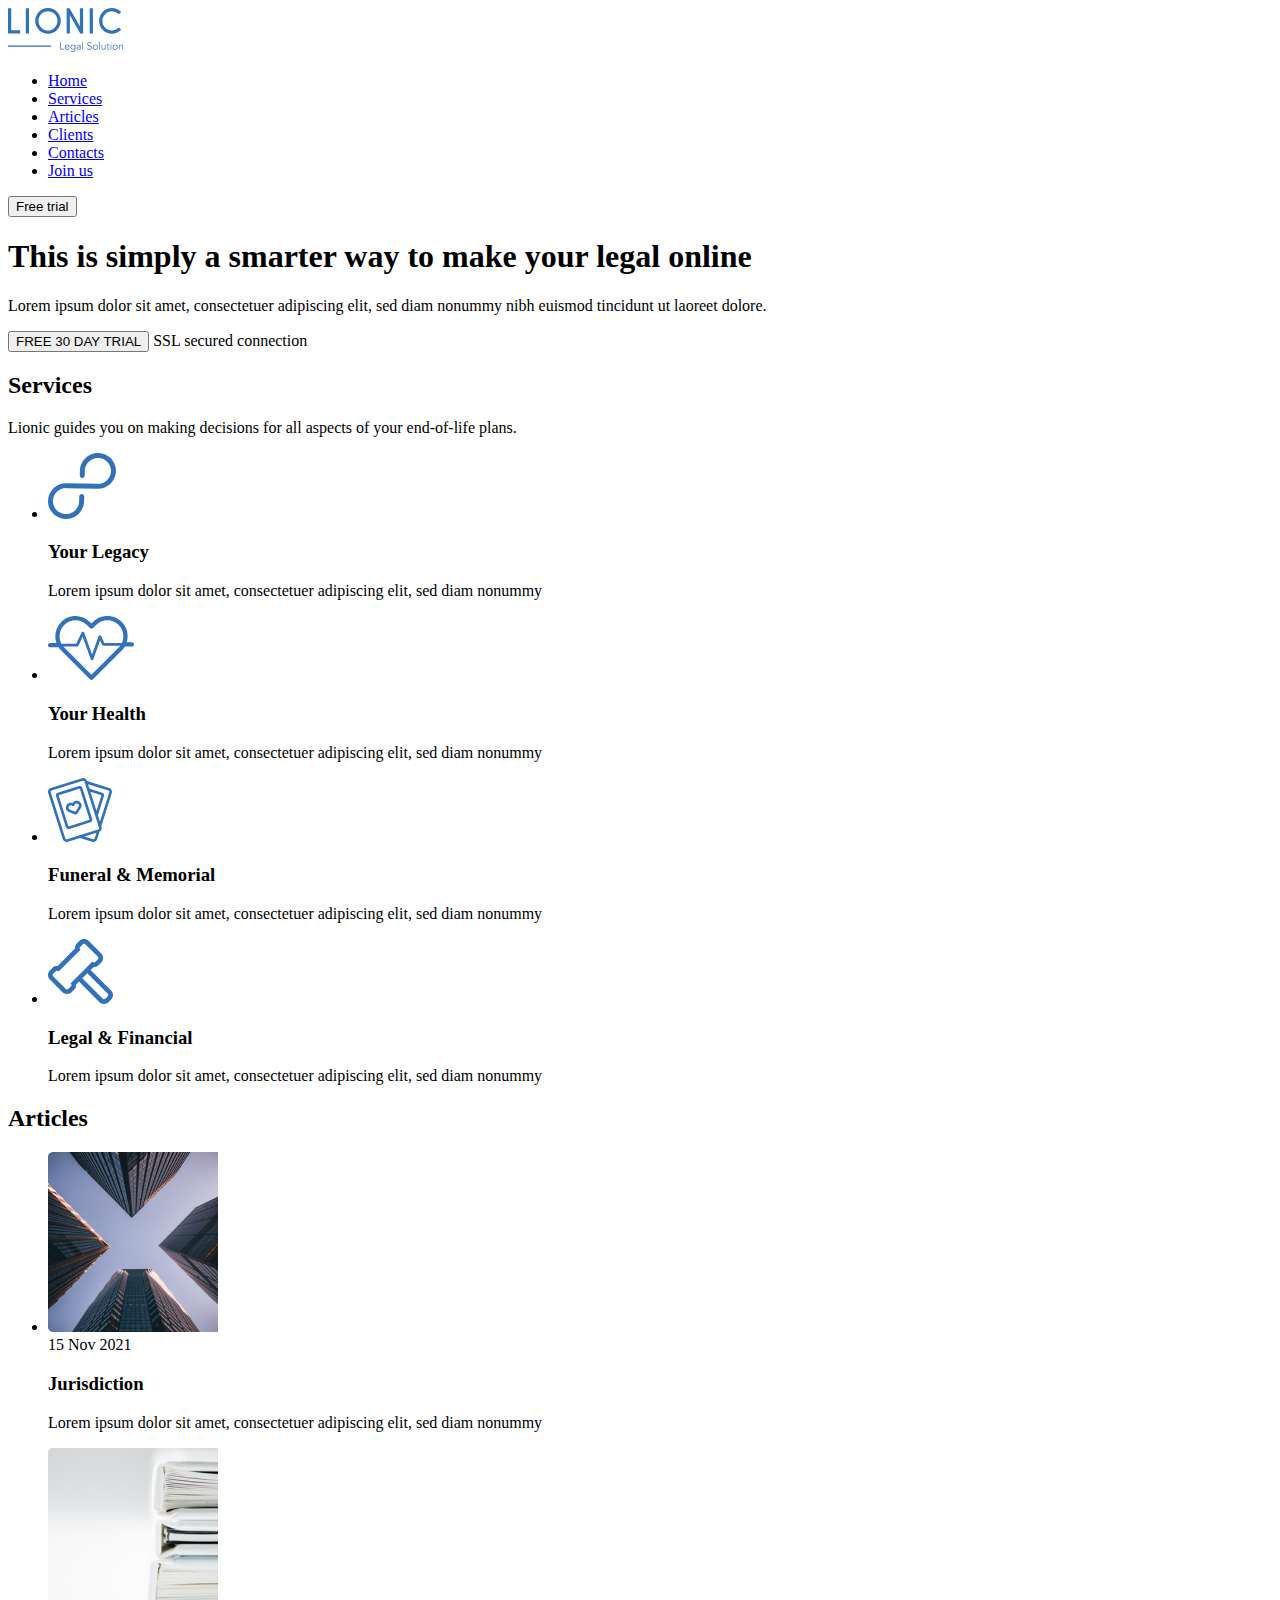
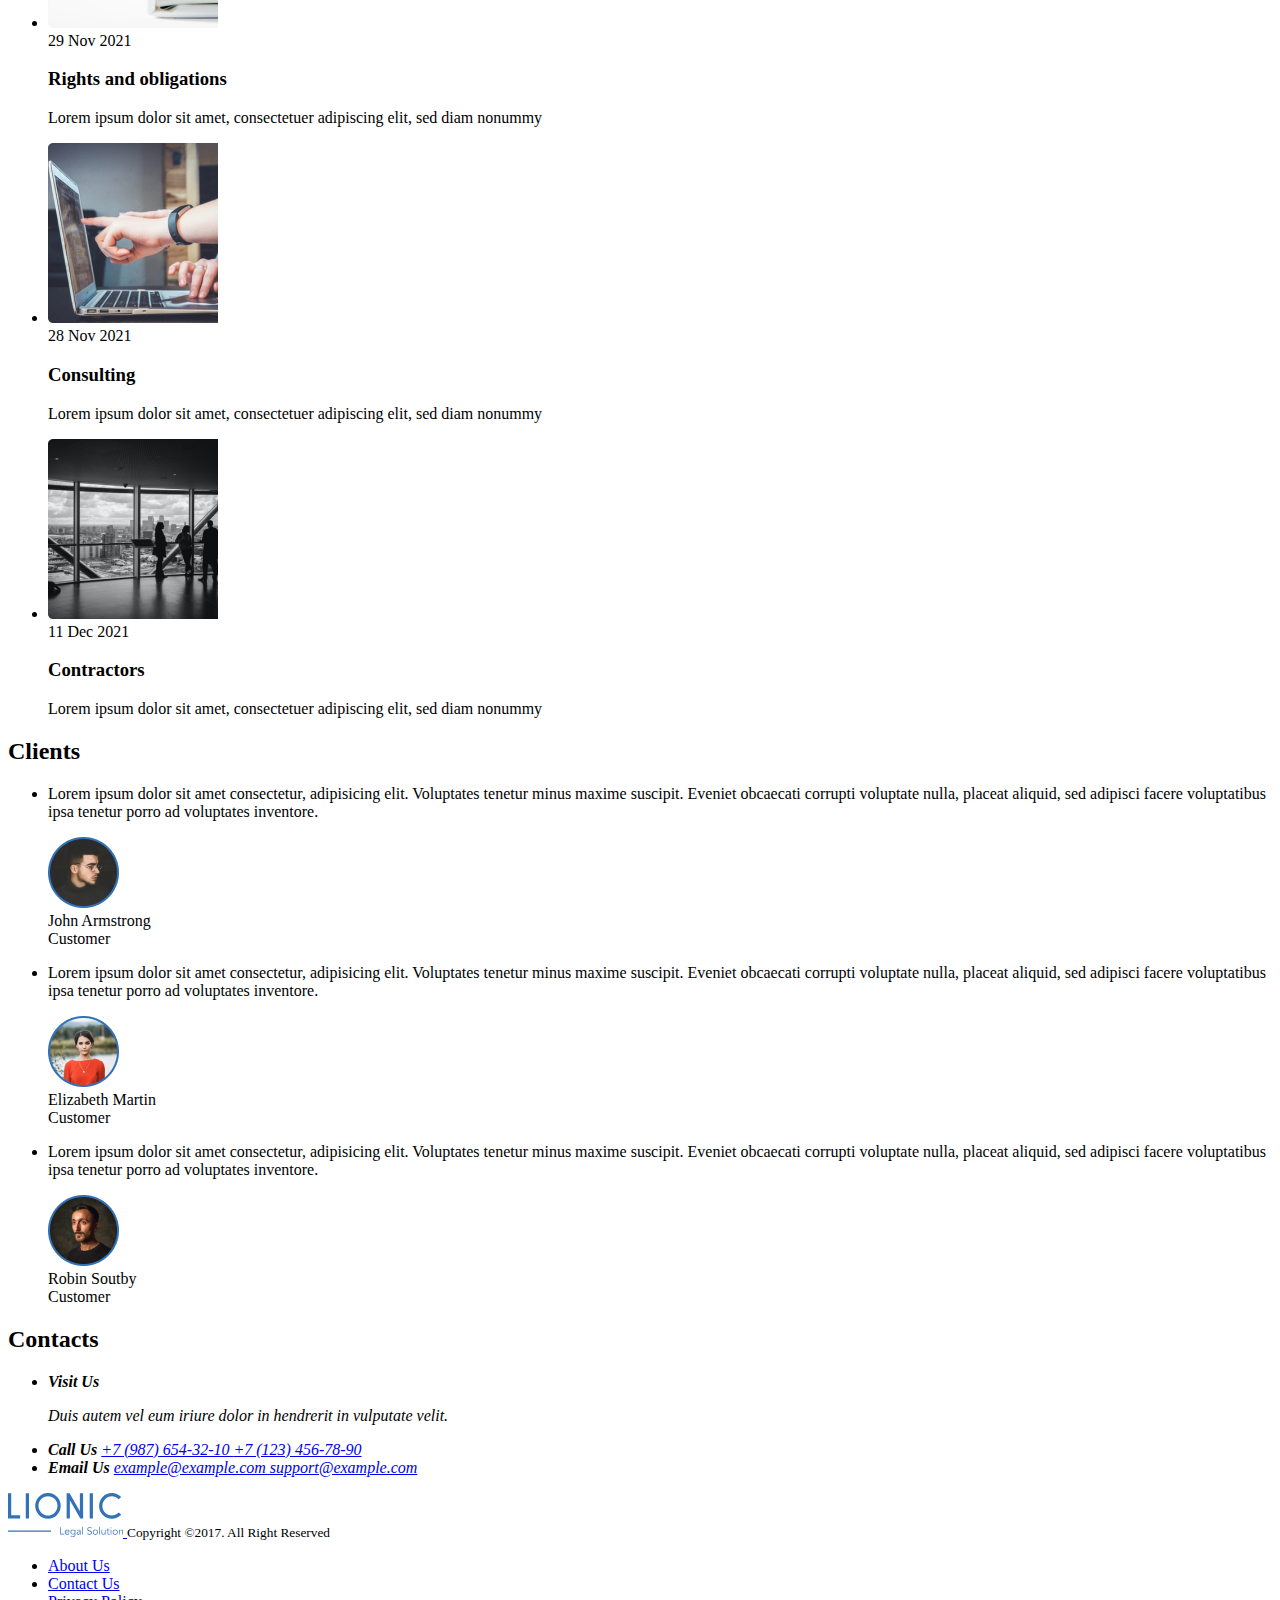
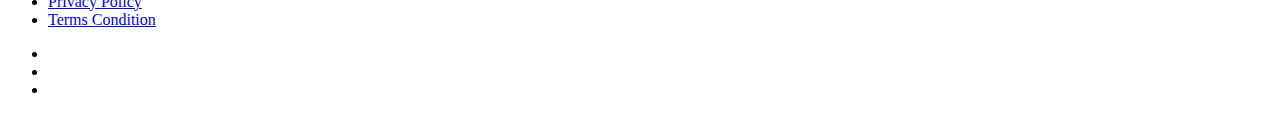
==== Lionic/index.html @ b9f787bd "add_Lionic" ====
<!DOCTYPE html>
<html lang="en">

<head>
    <meta charset="UTF-8">
    <meta name="viewport" content="width=device-width, initial-scale=1.0">
    <title>Lionic</title>
</head>

<body>
    <header class="header">
        <div class="container">
            <a href="#" class="header-logo">
                <img src="img/Vector.svg" class="header-logo" alt="logo">
            </a>
            <nav class="header-nav">
                <ul class="header-list">
                    <li class="header-list-item">
                        <a href="#" class="header-link">
                            Home
                        </a>
                    </li>
                    <li class="header-list-item">
                        <a href="#services" class="header-link">
                            Services
                        </a>
                    </li>
                    <li class="header-list-item">
                        <a href="#articles" class="header-link">
                            Articles
                        </a>
                    </li>
                    <li class="header-list-item">
                        <a href="#clients" class="header-link">
                            Clients
                        </a>
                    </li>
                    <li class="header-list-item">
                        <a href="#contacts" class="header-link">
                            Contacts
                        </a>
                    </li>
                    <li class="header-list-item">
                        <a href="#join-us" class="header-link">
                            Join us
                        </a>
                    </li>
                </ul>
            </nav>
            <button class="btn header-btn">
                Free trial
            </button>
        </div>
    </header>

    <main class="main">
        <section id="hero" class="hero">
            <div class="container">
                <div class="hero-content">
                    <h1 class="hero-title">
                        This is&nbsp;simply a&nbsp;smarter way to&nbsp;make your legal online
                    </h1>
                    <p class="descr">
                        Lorem ipsum dolor sit amet, consectetuer adipiscing elit, sed diam nonummy nibh euismod
                        tincidunt ut&nbsp;laoreet dolore.
                    </p>
                    <button class="btn hero-btn">
                        FREE 30&nbsp;DAY TRIAL
                    </button>
                    <span class="hero-secure">
                        SSL secured connection
                    </span>
                </div>
            </div>
        </section>
        <section id="services" class="services">
            <div class="container">
                <h2 class="section-title services-title">
                    Services
                </h2>
                <p class="section-descr services-descr">
                    Lionic guides you on&nbsp;making decisions for all aspects of&nbsp;your end-of-life plans.
                </p>
                <ul class="services-items">
                    <li class="services-item">
                        <svg class="services-item-icon" width="68" height="66" viewBox="0 0 68 66" fill="none"
                            xmlns="http://www.w3.org/2000/svg">
                            <path
                                d="M50.393 0.00398661C40.438 -0.212013 32.146 7.63799 31.9 17.512L31.776 22.483C31.742 23.839 32.833 24.973 34.2 25.003C35.567 25.032 36.713 23.947 36.746 22.591L36.871 17.62C37.049 10.471 43.062 4.77799 50.271 4.93399C57.478 5.09099 63.201 11.038 63.023 18.187C62.844 25.335 56.831 31.029 49.623 30.872L18.5 30.197C8.54499 29.981 0.252987 37.831 0.00698678 47.705C-0.240013 57.579 7.65099 65.78 17.607 65.995C27.562 66.211 35.854 58.362 36.1 48.488L36.223 43.572C36.257 42.215 35.166 41.082 33.799 41.052C32.432 41.022 31.286 42.108 31.252 43.464L31.129 48.38C30.951 55.529 24.938 61.222 17.729 61.066C10.522 60.909 4.79899 54.962 4.97699 47.813C5.15599 40.664 11.169 34.971 18.377 35.127L49.5 35.802C59.456 36.018 67.747 28.169 67.994 18.295C68.24 8.41999 60.349 0.219987 50.394 0.00498661L50.393 0.00398661Z"
                                fill="#3172B9" />
                        </svg>
                        <h3 class="services-item-title">
                            Your Legacy
                        </h3>
                        <p class="services-item-desc">
                            Lorem ipsum dolor sit amet, consectetuer adipiscing elit, sed diam nonummy
                        </p>
                    </li>
                    <li class="services-item">
                        <svg class="services-item-icon" width="86" height="64" viewBox="0 0 86 64" fill="none"
                            xmlns="http://www.w3.org/2000/svg">
                            <path
                                d="M79.622 20.272C79.622 22.336 79.316 24.352 78.726 26.27H83.868C85.045 26.27 86 27.227 86 28.406C86 29.586 85.045 30.541 83.868 30.541H77.47C77.268 30.541 77.073 30.513 76.888 30.461C76.0053 31.9743 74.9311 33.3675 73.692 34.606L44.972 63.374C44.7741 63.5725 44.539 63.73 44.2802 63.8375C44.0213 63.9449 43.7438 64.0002 43.4635 64.0002C43.1832 64.0002 42.9057 63.9449 42.6468 63.8375C42.388 63.73 42.1529 63.5725 41.955 63.374L13.233 34.606C12.1963 33.5688 11.2752 32.422 10.486 31.186C10.315 31.23 10.136 31.254 9.95 31.254H2.132C1.85176 31.2537 1.57431 31.1983 1.31551 31.0908C1.0567 30.9833 0.821595 30.8259 0.623621 30.6276C0.425646 30.4292 0.268677 30.1938 0.161676 29.9348C0.0546755 29.6758 -0.000261829 29.3983 9.38171e-07 29.118C9.38171e-07 27.938 0.955001 26.982 2.132 26.982H8.447C5.965 19.861 7.56 11.618 13.233 5.93801C15.1066 4.05015 17.3363 2.55313 19.793 1.5338C22.2497 0.514473 24.8843 -0.00687342 27.544 1.15198e-05C32.95 1.15198e-05 38.034 2.10901 41.856 5.93801L43.463 7.54701L45.07 5.93701C46.9438 4.04921 49.1737 2.55231 51.6306 1.53315C54.0874 0.513987 56.7222 -0.0071368 59.382 1.15198e-05C62.0417 -0.00681806 64.6763 0.514553 67.133 1.53388C69.5896 2.55321 71.8194 4.0502 73.693 5.93801C75.5791 7.8172 77.0741 10.0515 78.0918 12.5117C79.1094 14.972 79.6295 17.6096 79.622 20.272ZM70.678 8.95701C69.1987 7.46697 67.4383 6.28548 65.4989 5.48108C63.5595 4.67667 61.4796 4.26536 59.38 4.27101C57.2807 4.26563 55.2012 4.67706 53.2622 5.48146C51.3231 6.28586 49.563 7.46721 48.084 8.95701L44.969 12.077C44.7713 12.2754 44.5364 12.4329 44.2777 12.5403C44.019 12.6478 43.7416 12.7031 43.4615 12.7031C43.1814 12.7031 42.904 12.6478 42.6453 12.5403C42.3866 12.4329 42.1517 12.2754 41.954 12.077L38.84 8.95701C37.3608 7.46718 35.6005 6.28582 33.6613 5.48142C31.7221 4.67703 29.6424 4.26561 27.543 4.27101C25.4437 4.26546 23.3642 4.67682 21.4251 5.48123C19.486 6.28564 17.7259 7.46708 16.247 8.95701C11.173 14.04 10.232 21.718 13.425 27.763H28.236L33.538 16.479C33.783 15.959 34.277 15.634 34.891 15.663C35.1717 15.6764 35.4421 15.7726 35.6681 15.9396C35.8942 16.1065 36.0657 16.3367 36.161 16.601L44.051 38.487L50.542 20.168C50.6364 19.9007 50.8086 19.6678 51.0365 19.4992C51.2643 19.3306 51.5374 19.2341 51.8206 19.2221C52.1038 19.21 52.3842 19.283 52.6255 19.4316C52.8669 19.5802 53.0583 19.7977 53.175 20.056L56.351 27.051H73.852C76.612 21.125 75.554 13.842 70.677 8.95701H70.678ZM16.248 31.586L43.463 58.844L70.678 31.586C71.2253 31.038 71.7323 30.4512 72.195 29.83H55.736C55.179 29.83 54.373 29.573 54.143 29.064L52.046 24.444L45.404 43.189C45.204 43.755 44.67 44.135 44.069 44.136H44.066C43.466 44.136 42.933 43.76 42.729 43.196L34.653 20.798L30.426 29.794C30.192 30.292 29.99 30.541 29.439 30.541H15.293C15.593 30.901 15.912 31.249 16.248 31.586Z"
                                fill="#3172B9" />
                        </svg>
                        <h3 class="services-item-title">
                            Your Health
                        </h3>
                        <p class="services-item-desc">
                            Lorem ipsum dolor sit amet, consectetuer adipiscing elit, sed diam nonummy
                        </p>
                    </li>
                    <li class="services-item">
                        <svg class="services-item-icon" width="64" height="64" viewBox="0 0 64 64" fill="none"
                            xmlns="http://www.w3.org/2000/svg">
                            <path
                                d="M63.8101 15.073L53.3321 48.146L53.5791 48.926C53.7393 49.4264 53.7986 49.9537 53.7536 50.4772C53.7086 51.0008 53.5603 51.5102 53.3171 51.976C52.9241 52.732 52.3171 53.329 51.5701 53.704L51.5611 53.737L49.1941 61.207C48.8722 62.2171 48.1632 63.0585 47.2223 63.5469C46.2815 64.0354 45.1853 64.131 44.1741 63.813L32.0001 59.957L19.8261 63.813C18.8148 64.131 17.7187 64.0354 16.7778 63.5469C15.8369 63.0585 15.1279 62.2171 14.8061 61.207L0.188058 15.074C0.0280711 14.5735 -0.0310613 14.0462 0.0140824 13.5227C0.0592262 12.9991 0.20775 12.4897 0.451058 12.024C0.69167 11.5566 1.02267 11.1416 1.42487 10.8031C1.82706 10.4646 2.29245 10.2093 2.79406 10.052L33.9431 0.187C34.9542 -0.131631 36.0504 -0.0363451 36.9915 0.451969C37.9325 0.940283 38.6415 1.78178 38.9631 2.792L39.0401 3.034C39.0491 3.036 39.0581 3.037 39.0661 3.04L61.2061 10.053C61.7073 10.2103 62.1723 10.4654 62.5743 10.8035C62.9763 11.1417 63.3073 11.5561 63.5481 12.023C64.0401 12.973 64.1331 14.055 63.8101 15.073ZM48.4441 54.75L36.4161 58.559L44.9781 61.271C45.3153 61.3777 45.6811 61.3463 45.9951 61.1835C46.3092 61.0208 46.5458 60.7401 46.6531 60.403L48.4441 54.75ZM51.0371 49.732L36.4211 3.598C36.3142 3.26106 36.078 2.98029 35.7644 2.81736C35.4507 2.65442 35.0852 2.62264 34.7481 2.729L3.60006 12.595C3.26006 12.702 2.98306 12.935 2.81906 13.252C2.73787 13.4073 2.68829 13.5771 2.67319 13.7517C2.65808 13.9263 2.67775 14.1021 2.73106 14.269L17.3471 60.402C17.5691 61.103 18.3201 61.492 19.0211 61.271L31.5611 57.299C31.5891 57.289 31.6171 57.279 31.6461 57.272L50.1691 51.405C50.5091 51.298 50.7861 51.065 50.9491 50.748C51.1141 50.432 51.1451 50.071 51.0371 49.731V49.732ZM48.4971 32.885L53.4461 17.265L42.4451 13.781L48.4971 32.885ZM61.1801 13.25C61.0998 13.0945 60.9896 12.9565 60.8557 12.8439C60.7218 12.7313 60.567 12.6464 60.4001 12.594L40.0231 6.14L41.4691 10.701C41.5571 10.711 41.6451 10.729 41.7321 10.757L54.2501 14.722C54.5841 14.8269 54.894 14.9969 55.1619 15.2223C55.4299 15.4477 55.6505 15.7239 55.8111 16.035C55.9734 16.3456 56.0726 16.6852 56.1028 17.0344C56.133 17.3835 56.0937 17.7352 55.9871 18.069L49.8951 37.297L51.9331 43.731L61.2681 14.267C61.3751 13.927 61.3441 13.567 61.1801 13.25ZM30.9401 23.336C31.5152 23.6323 32.0259 24.0398 32.4425 24.5349C32.8591 25.0299 33.1733 25.6027 33.3671 26.22C33.5725 26.8654 33.633 27.5483 33.5443 28.2198C33.4557 28.8913 33.22 29.535 32.8541 30.105L29.6411 35.126C29.3916 35.5142 29.0489 35.8336 28.6441 36.0552C28.2393 36.2767 27.7855 36.3932 27.3241 36.394C26.9701 36.394 26.6161 36.326 26.2841 36.19L20.7651 33.936C20.1378 33.6806 19.5745 33.29 19.1154 32.792C18.6563 32.2941 18.3127 31.701 18.1091 31.055C17.9119 30.4388 17.8389 29.7897 17.8943 29.1451C17.9498 28.5006 18.1326 27.8734 18.4321 27.3C18.7284 26.7249 19.1359 26.2142 19.631 25.7976C20.126 25.3811 20.6988 25.0668 21.3161 24.873C22.3839 24.5378 23.5338 24.5745 24.5781 24.977C25.1998 24.0462 26.1189 23.3539 27.1851 23.013C27.8013 22.8161 28.4504 22.7433 29.0949 22.7987C29.7394 22.8541 30.3665 23.0368 30.9401 23.336ZM30.8251 27.025C30.7361 26.742 30.5919 26.4795 30.4009 26.2526C30.2098 26.0257 29.9757 25.8389 29.7121 25.703C29.4491 25.5656 29.1615 25.4818 28.8659 25.4564C28.5703 25.431 28.2726 25.4645 27.9901 25.555C27.6178 25.6716 27.2823 25.8833 27.0168 26.1692C26.7513 26.455 26.565 26.8051 26.4761 27.185C26.4221 27.4083 26.3114 27.6139 26.1547 27.7819C25.998 27.9499 25.8006 28.0747 25.5816 28.1441C25.3626 28.2135 25.1294 28.2251 24.9045 28.178C24.6797 28.1309 24.4708 28.0265 24.2981 27.875C24.0064 27.6158 23.6523 27.4371 23.2705 27.3565C22.8888 27.2758 22.4926 27.296 22.1211 27.415C21.838 27.5042 21.5755 27.6487 21.3488 27.8401C21.122 28.0315 20.9355 28.266 20.8001 28.53C20.6627 28.793 20.5789 29.0806 20.5535 29.3762C20.5281 29.6718 20.5616 29.9694 20.6521 30.252C20.8271 30.805 21.2371 31.249 21.7751 31.469L27.2931 33.723C27.3114 33.731 27.3322 33.7317 27.3511 33.725C27.3696 33.7194 27.3856 33.7074 27.3961 33.691L30.6091 28.669C30.9231 28.179 31.0021 27.581 30.8261 27.027L30.8251 27.025ZM44.1721 40.932C44.2788 41.2656 44.3183 41.6171 44.2882 41.966C44.2582 42.315 44.1592 42.6545 43.9971 42.965C43.8365 43.2764 43.6158 43.5529 43.3477 43.7785C43.0796 44.004 42.7694 44.1742 42.4351 44.279L21.2401 50.994C20.5659 51.2062 19.835 51.1426 19.2077 50.817C18.5803 50.4914 18.1076 49.9305 17.8931 49.257L8.01306 18.07C7.90624 17.7362 7.8667 17.3846 7.89674 17.0355C7.92678 16.6863 8.0258 16.3466 8.18806 16.036C8.34862 15.7249 8.56923 15.4487 8.83717 15.2233C9.1051 14.9979 9.41503 14.8279 9.74906 14.723L30.9451 8.009C31.6194 7.79619 32.3506 7.85955 32.9782 8.18519C33.6059 8.51083 34.0788 9.07215 34.2931 9.746L44.1721 40.932ZM41.6301 41.737L31.7501 10.551L21.9781 13.645L10.5531 17.264L20.4331 48.45L41.6301 41.737Z"
                                fill="#3172B9" />
                        </svg>
                        <h3 class="services-item-title">
                            Funeral &amp;&nbsp;Memorial
                        </h3>
                        <p class="services-item-desc">
                            Lorem ipsum dolor sit amet, consectetuer adipiscing elit, sed diam nonummy
                        </p>
                    </li>
                    <li class="services-item">
                        <svg class="services-item-icon" width="65" height="65" viewBox="0 0 65 65" fill="none"
                            xmlns="http://www.w3.org/2000/svg">
                            <path
                                d="M63.131 51.506C64.3269 52.7045 64.9985 54.3285 64.9985 56.0215C64.9985 57.7146 64.3269 59.3385 63.131 60.537L60.54 63.13C59.9482 63.7249 59.2442 64.1965 58.4689 64.5175C57.6935 64.8385 56.8622 65.0025 56.023 65C55.184 65.0024 54.3529 64.8384 53.5777 64.5174C52.8025 64.1964 52.0987 63.7249 51.507 63.13L30.988 42.613L28.126 45.475C28.2028 46.397 28.077 47.3246 27.7574 48.1928C27.4378 49.061 26.9322 49.8488 26.276 50.501L23.55 53.227C22.9583 53.8218 22.2545 54.2934 21.4793 54.6143C20.7042 54.9353 19.873 55.0994 19.034 55.097C18.1952 55.0993 17.3642 54.9352 16.5892 54.6142C15.8142 54.2932 15.1106 53.8217 14.519 53.227L1.86503 40.575C0.66925 39.3767 -0.00231934 37.7529 -0.00231934 36.06C-0.00231934 34.3671 0.66925 32.7434 1.86503 31.545L4.59103 28.819C5.24326 28.1629 6.03107 27.6573 6.89928 27.3377C7.76748 27.0182 8.69507 26.8923 9.61703 26.969L26.97 9.61902C26.8953 8.69769 27.0219 7.77112 27.341 6.90358C27.6601 6.03605 28.1641 5.24832 28.818 4.59502L31.543 1.87002C32.1347 1.27539 32.8383 0.803958 33.6133 0.48298C34.3883 0.162003 35.2192 -0.00214761 36.058 2.1214e-05C37.764 2.1214e-05 39.368 0.664021 40.574 1.87002L53.227 14.522C54.4226 15.7205 55.094 17.3442 55.094 19.037C55.094 20.7298 54.4226 22.3536 53.227 23.552L50.502 26.278C49.8497 26.9342 49.0617 27.4398 48.1933 27.7594C47.3249 28.079 46.3972 28.2048 45.475 28.128L42.613 30.99L63.131 51.506ZM31.164 35.784L35.783 31.165L39.243 27.705L44.398 22.551L44.798 22.951C45.126 23.279 45.556 23.443 45.986 23.443C46.416 23.443 46.846 23.279 47.175 22.951L49.9 20.226C50.0561 20.07 50.1798 19.8848 50.2643 19.681C50.3487 19.4771 50.3922 19.2587 50.3922 19.038C50.3922 18.8174 50.3487 18.5989 50.2643 18.3951C50.1798 18.1912 50.0561 18.006 49.9 17.85L37.246 5.19702C37.0901 5.04084 36.905 4.91699 36.7011 4.83256C36.4972 4.74813 36.2787 4.70479 36.058 4.70502C35.628 4.70502 35.198 4.86902 34.87 5.19702L32.144 7.92202C31.9879 8.07804 31.864 8.26332 31.7794 8.46725C31.6949 8.67118 31.6514 8.88977 31.6514 9.11052C31.6514 9.33128 31.6949 9.54987 31.7794 9.7538C31.864 9.95773 31.9879 10.143 32.144 10.299L32.544 10.699L10.694 32.546L10.294 32.146C10.1381 31.9898 9.95296 31.866 9.74909 31.7816C9.54523 31.6971 9.32669 31.6538 9.10603 31.654C8.67603 31.654 8.24603 31.818 7.91803 32.146L5.19303 34.87C5.03701 35.026 4.91325 35.2112 4.82881 35.4151C4.74437 35.6189 4.70091 35.8374 4.70091 36.058C4.70091 36.2787 4.74437 36.4971 4.82881 36.701C4.91325 36.9048 5.03701 37.09 5.19303 37.246L17.846 49.9C18.174 50.228 18.604 50.392 19.034 50.392C19.464 50.392 19.894 50.228 20.223 49.9L22.948 47.175C23.1042 47.019 23.2281 46.8337 23.3126 46.6298C23.3971 46.4259 23.4407 46.2073 23.4407 45.9865C23.4407 45.7658 23.3971 45.5472 23.3126 45.3433C23.2281 45.1393 23.1042 44.954 22.948 44.798L22.548 44.398L27.703 39.244L31.164 35.784ZM59.804 54.834L39.285 34.317L34.315 39.287L54.835 59.803C55.162 60.131 55.593 60.295 56.023 60.295C56.453 60.295 56.883 60.131 57.211 59.803L59.804 57.21C59.9601 57.054 60.0838 56.8688 60.1683 56.665C60.2527 56.4611 60.2962 56.2427 60.2962 56.022C60.2962 55.8014 60.2527 55.5829 60.1683 55.3791C60.0838 55.1752 59.9601 54.99 59.804 54.834Z"
                                fill="#3172B9" />
                        </svg>
                        <h3 class="services-item-title">
                            Legal &amp;&nbsp;Financial
                        </h3>
                        <p class="services-item-desc">
                            Lorem ipsum dolor sit amet, consectetuer adipiscing elit, sed diam nonummy
                        </p>
                    </li>
                </ul>
            </div>
        </section>
        <section id="articles" class="articles">
            <div class="container">
                <h2 class="section-title articles-title">
                    Articles
                </h2>
                <ul class="articles-list">
                    <li class="articles-item">
                        <article class="blog-preview">
                            <img src="img/blog-1.jpg" alt="blog photo 1" class="blog-preview">
                            <div class="blog-preview-text">
                                <time class="blog-preview-time" datetime="2023-04-03 8:13">
                                    15 Nov 2021
                                </time>
                                <h3 class="blog-preview-title">
                                    Jurisdiction
                                </h3>
                                <p class="blog-preview-descr">
                                    Lorem ipsum dolor sit amet, consectetuer adipiscing elit, sed diam nonummy
                                </p>
                            </div>
                        </article>
                    </li>
                    <li class="articles-item">
                        <article class="blog-preview">
                            <img src="img/blog-2.jpg" alt="blog photo 2" class="blog-preview">
                            <div class="blog-preview-text">
                                <time class="blog-preview-time" datetime="2023-04-03 8:10">
                                    29 Nov 2021
                                </time>
                                <h3 class="blog-preview-title">
                                    Rights and obligations
                                </h3>
                                <p class="blog-preview-descr">
                                    Lorem ipsum dolor sit amet, consectetuer adipiscing elit, sed diam nonummy
                                </p>
                            </div>
                        </article>
                    </li>
                    <li class="articles-item">
                        <article class="blog-preview">
                            <img src="img/blog-3.jpg" alt="blog photo 3" class="blog-preview">
                            <div class="blog-preview-text">
                                <time class="blog-preview-time" datetime="2023-04-03 8:13">
                                    28 Nov 2021
                                </time>
                                <h3 class="blog-preview-title">
                                    Consulting
                                </h3>
                                <p class="blog-preview-descr">
                                    Lorem ipsum dolor sit amet, consectetuer adipiscing elit, sed diam nonummy
                                </p>
                            </div>
                        </article>
                    </li>
                    <li class="articles-item">
                        <article class="blog-preview">
                            <img src="img/blog-4.jpg" alt="blog photo 4" class="blog-preview">
                            <div class="blog-preview-text">
                                <time class="blog-preview-time" datetime="2023-04-03 8:13">
                                    11 Dec 2021
                                </time>
                                <h3 class="blog-preview-title">
                                    Contractors
                                </h3>
                                <p class="blog-preview-descr">
                                    Lorem ipsum dolor sit amet, consectetuer adipiscing elit, sed diam nonummy
                                </p>
                            </div>
                        </article>
                    </li>
                </ul>
            </div>
        </section>
        <section id="clients" class="clients">
            <h2 class="section-title clients-title">
                Clients
            </h2>
            <ul class="clients-list">
                <li class="clients-item">
                    <p class="clients-item-descr">
                        Lorem ipsum dolor sit amet consectetur, adipisicing elit. Voluptates tenetur minus maxime
                        suscipit. Eveniet obcaecati corrupti voluptate nulla, placeat aliquid, sed adipisci facere
                        voluptatibus ipsa tenetur porro ad voluptates inventore.
                    </p>
                    <div class="clients-user">
                        <div class="clients-avatar">
                            <img src="img/client-1.jpg" alt="John Armstrong">
                        </div>
                        <div class="clients-text">
                            <div class="clients-name">
                                John Armstrong
                            </div>
                            <span class="clients-post">
                                Customer
                            </span>
                        </div>
                    </div>
                </li>
                <li class="clients-item">
                    <p class="clients-item-descr">
                        Lorem ipsum dolor sit amet consectetur, adipisicing elit. Voluptates tenetur minus maxime
                        suscipit. Eveniet obcaecati corrupti voluptate nulla, placeat aliquid, sed adipisci facere
                        voluptatibus ipsa tenetur porro ad voluptates inventore.
                    </p>
                    <div class="clients-user">
                        <div class="clients-avatar">
                            <img src="img/client-2.jpg" alt="Elizabeth Martin">
                        </div>
                        <div class="clients-text">
                            <div class="clients-name">
                                Elizabeth Martin
                            </div>
                            <span class="clients-post">
                                Customer
                            </span>
                        </div>
                    </div>
                </li>
                <li class="clients-item">
                    <p class="clients-item-descr">
                        Lorem ipsum dolor sit amet consectetur, adipisicing elit. Voluptates tenetur minus maxime
                        suscipit. Eveniet obcaecati corrupti voluptate nulla, placeat aliquid, sed adipisci facere
                        voluptatibus ipsa tenetur porro ad voluptates inventore.
                    </p>
                    <div class="clients-user">
                        <div class="clients-avatar">
                            <img src="img/client-3.jpg" alt="Robin Soutby">
                        </div>
                        <div class="clients-text">
                            <div class="clients-name">
                                Robin Soutby
                            </div>
                            <span class="clients-post">
                                Customer
                            </span>
                        </div>
                    </div>
                </li>
            </ul>
        </section>
        <section id="contacts" class="contacts">
            <div class="container">
                <h2 class="section-title contacts-title">
                    Contacts
                </h2>
                <address class="contacts-address">
                    <ul class="contacts-list">
                        <li class="contacts-item">
                            <strong class="contacts-item-caption">
                                Visit Us
                            </strong>
                            <p class="contacts-item-text">
                                Duis autem vel eum iriure dolor in&nbsp;hendrerit in&nbsp;vulputate velit.
                            </p>
                        </li>
                        <li class="contacts-item">
                            <strong class="contacts-item-caption">
                                Call Us
                            </strong>
                            <a href="tel:+79876543210" class="contacts-item-link">
                                +7 (987) 654-32-10
                            </a>
                            <a href="tel:+71234567890" class="contacts-item-link">
                                +7 (123) 456-78-90
                            </a>
                        </li>
                        <li class="contacts-item">
                            <strong class="contacts-item-caption">
                                Email Us
                            </strong>
                            <a href="mailto:example@example.com" class="contacts-item-link">
                                example@example.com
                            </a>
                            <a href="mailto:support@example.com" class="contacts-item-link">
                                support@example.com
                            </a>
                        </li>
                    </ul>
                </address>
            </div>
        </section>
        <!-- <section id="join-us" class="join-us">
        </section> -->
    </main>
    <footer class="footer">
        <div class="container">
            <div class="footer-left">
                <a href="#" class="footer-logo">
                    <img src="img/Vector.svg" alt="Logo">
                </a>
                <small class="footer-copy">
                    Copyright ©2017. All Right Reserved
                </small>
            </div>
            <div class="footer-right">
                <nav class="footer-nav">
                    <ul class="footer-list">
                        <li class="footer-item">
                            <a href="#" target="_blank" class="footer-link">
                                About Us
                            </a>
                        </li>
                        <li class="footer-item">
                            <a href="#" target="_blank" class="footer-link">
                                Contact Us
                            </a>
                        </li>
                        <li class="footer-item">
                            <a href="#" target="_blank" class="footer-link">
                                Privacy Policy
                            </a>
                        </li>
                        <li class="footer-item">
                            <a href="#" target="_blank" class="footer-link">
                                Terms Condition
                            </a>
                        </li>
                    </ul>
                </nav>
                <ul class="social">
                    <li class="social-item"><a href="#" class="social-link social-link-tw"></a></li>
                    <li class="social-item"><a href="#" class="social-link social-link-linkedin"></a></li>
                    <li class="social-item"><a href="#" class="social-link social-link-mail"></a></li>
                </ul>
            </div>
        </div>
    </footer>
</body>

</html>
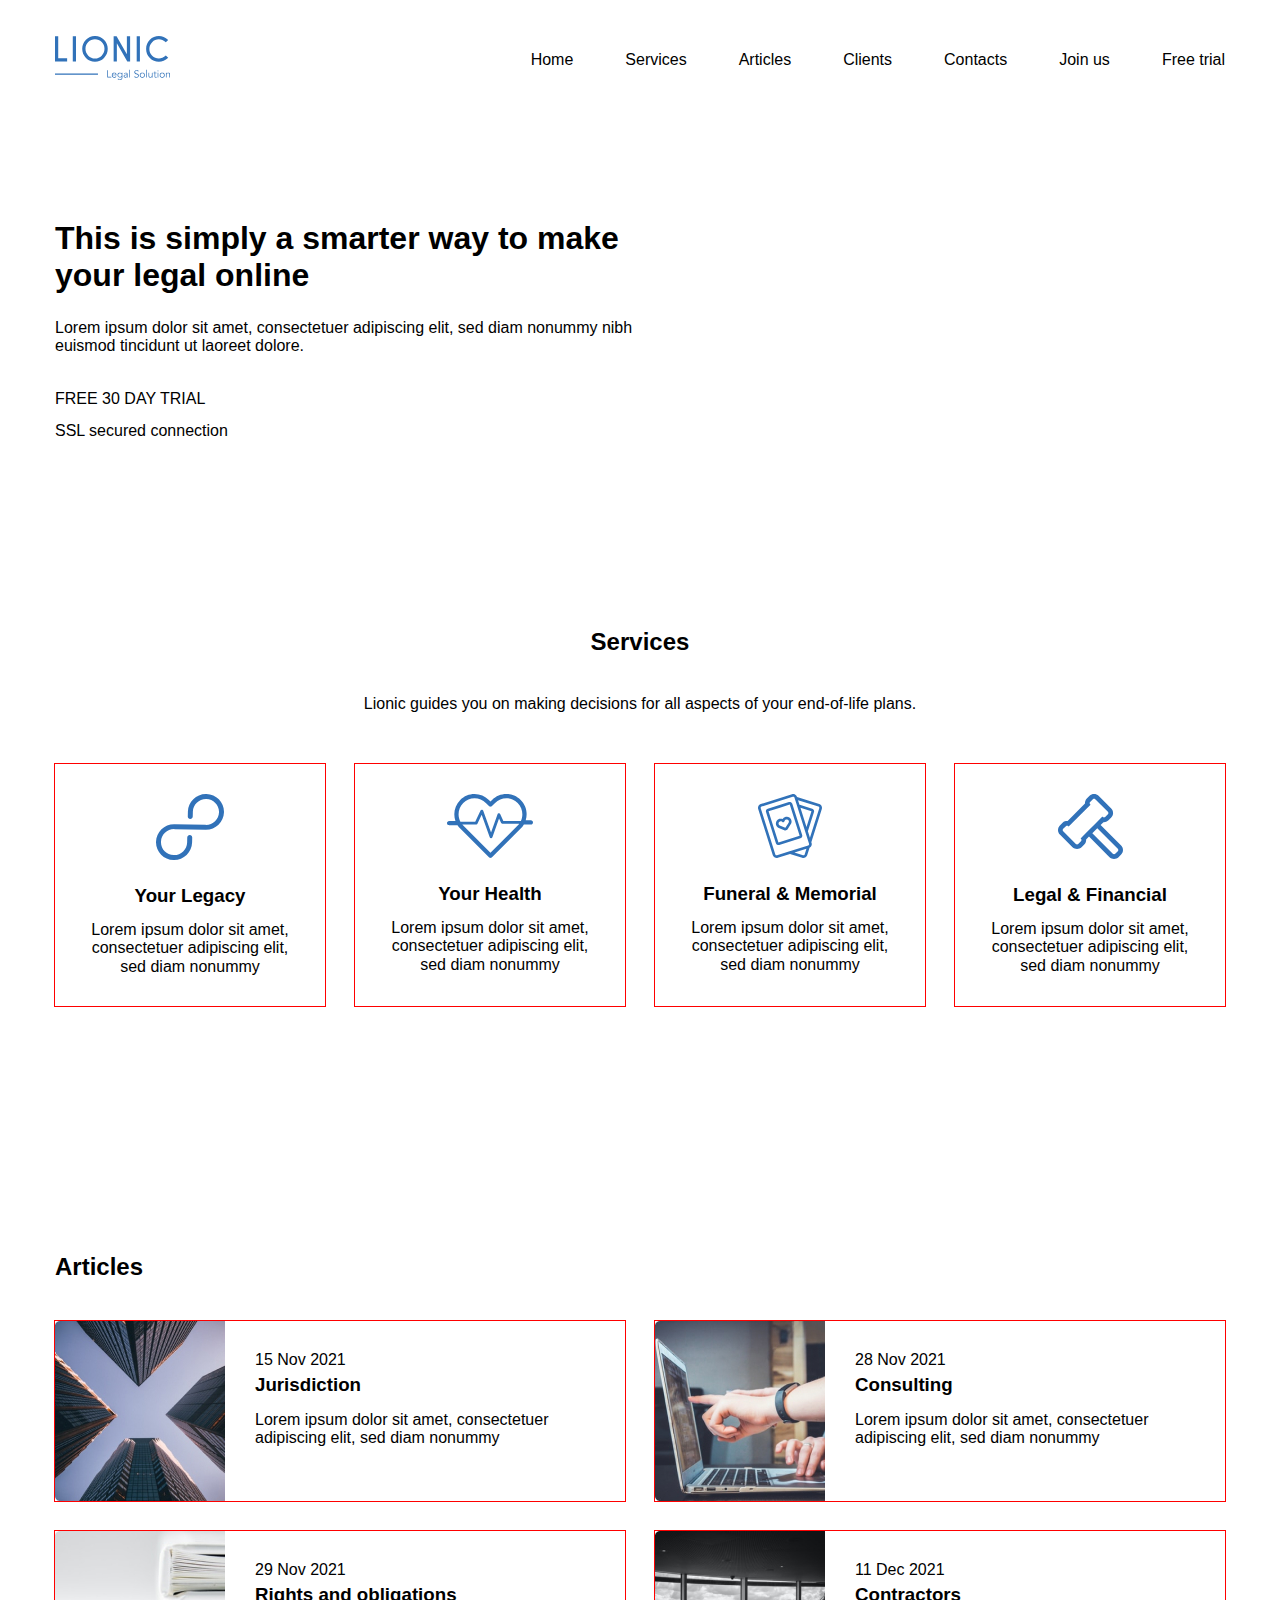
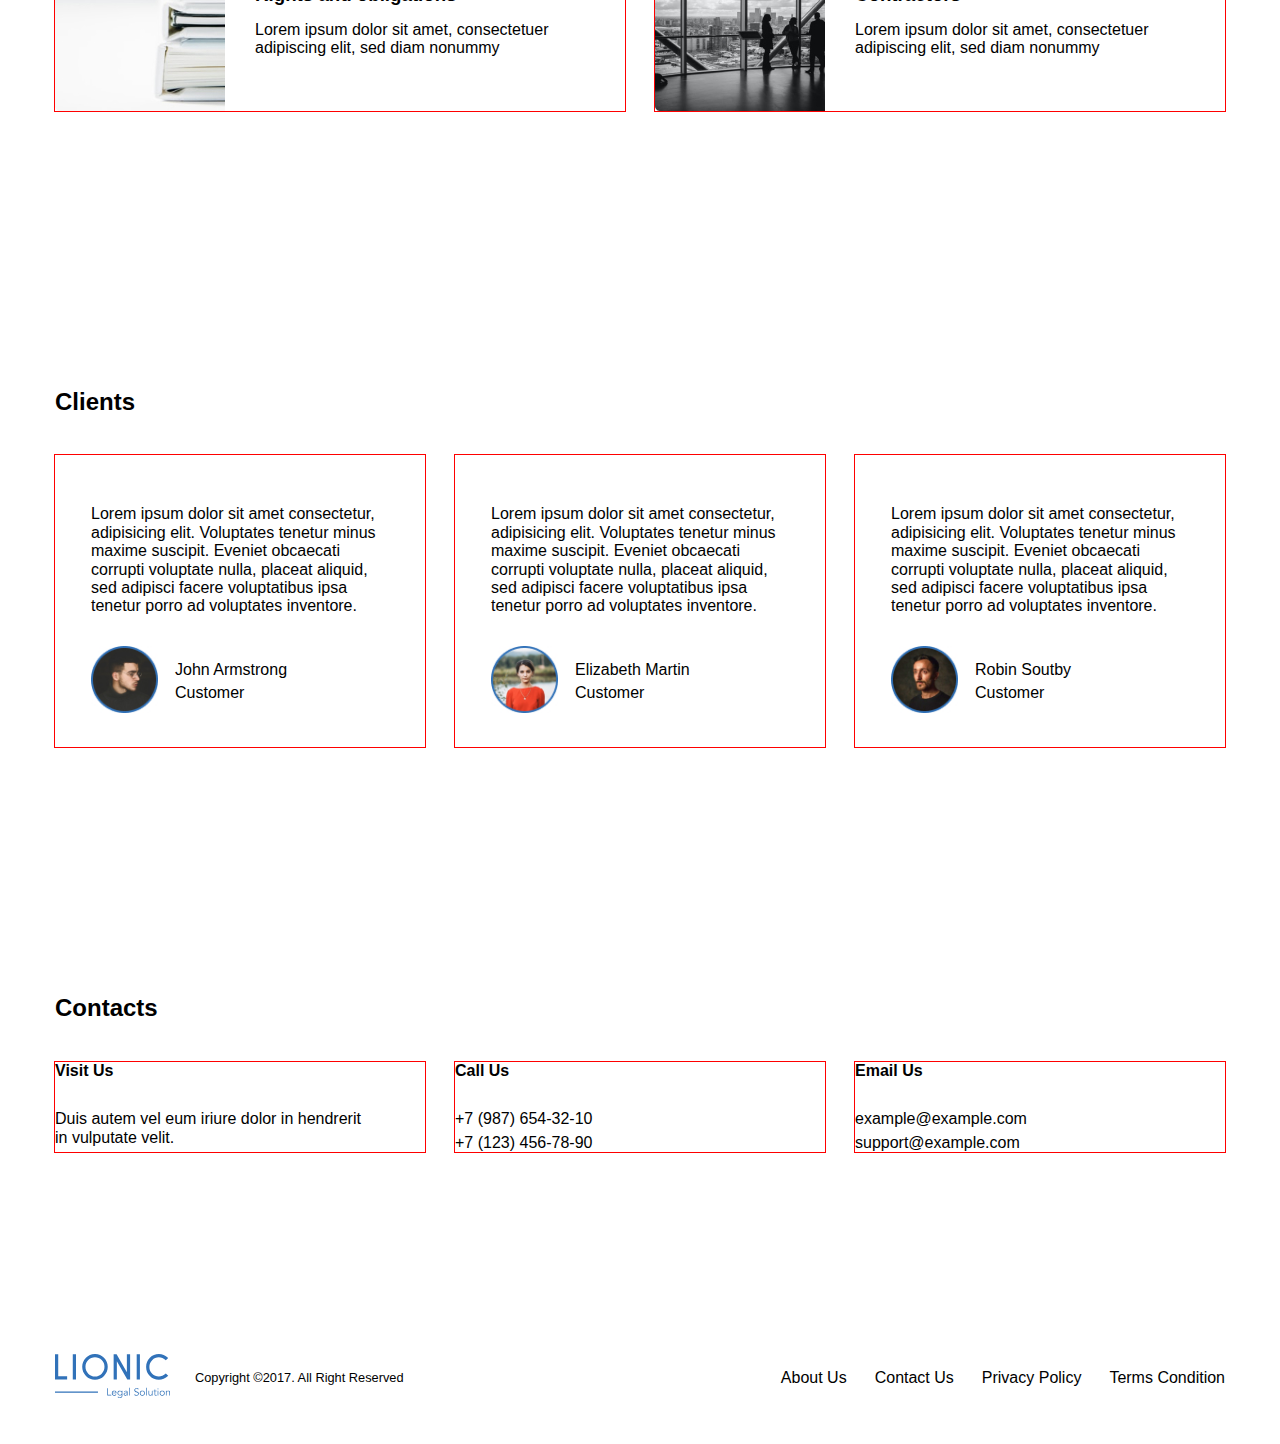
==== commit 5d9174f1: "upd_Lionic" ====
--- a/Lionic/index.html
+++ b/Lionic/index.html
@@ -2,372 +2,376 @@
 <html lang="en">
 
 <head>
-    <meta charset="UTF-8">
-    <meta name="viewport" content="width=device-width, initial-scale=1.0">
-    <title>Lionic</title>
+  <meta charset="UTF-8">
+  <meta name="viewport" content="width=device-width, initial-scale=1.0">
+  <title>Lionic</title>
+  <link rel="stylesheet" href="css/normalize.css">
+  <link rel="stylesheet" href="css/style.css">
 </head>
 
 <body>
-    <header class="header">
-        <div class="container">
-            <a href="#" class="header-logo">
-                <img src="img/Vector.svg" class="header-logo" alt="logo">
-            </a>
-            <nav class="header-nav">
-                <ul class="header-list">
-                    <li class="header-list-item">
-                        <a href="#" class="header-link">
-                            Home
-                        </a>
-                    </li>
-                    <li class="header-list-item">
-                        <a href="#services" class="header-link">
-                            Services
-                        </a>
-                    </li>
-                    <li class="header-list-item">
-                        <a href="#articles" class="header-link">
-                            Articles
-                        </a>
-                    </li>
-                    <li class="header-list-item">
-                        <a href="#clients" class="header-link">
-                            Clients
-                        </a>
-                    </li>
-                    <li class="header-list-item">
-                        <a href="#contacts" class="header-link">
-                            Contacts
-                        </a>
-                    </li>
-                    <li class="header-list-item">
-                        <a href="#join-us" class="header-link">
-                            Join us
-                        </a>
-                    </li>
-                </ul>
-            </nav>
-            <button class="btn header-btn">
-                Free trial
-            </button>
+  <header class="header">
+    <div class="container flex header-container">
+      <a href="#" class="header-logo">
+        <img src="img/Vector.svg" class="header-logo" alt="logo">
+      </a>
+      <nav class="header-nav">
+        <ul class="header-list list-reset flex">
+          <li class="header-list-item">
+            <a href="#" class="header-link">
+              Home
+            </a>
+          </li>
+          <li class="header-list-item">
+            <a href="#services" class="header-link">
+              Services
+            </a>
+          </li>
+          <li class="header-list-item">
+            <a href="#articles" class="header-link">
+              Articles
+            </a>
+          </li>
+          <li class="header-list-item">
+            <a href="#clients" class="header-link">
+              Clients
+            </a>
+          </li>
+          <li class="header-list-item">
+            <a href="#contacts" class="header-link">
+              Contacts
+            </a>
+          </li>
+          <li class="header-list-item">
+            <a href="#join-us" class="header-link">
+              Join us
+            </a>
+          </li>
+        </ul>
+      </nav>
+      <button class="btn-reset btn header-btn">
+        Free trial
+      </button>
+    </div>
+  </header>
+
+  <main class="main">
+    <section id="hero" class="hero">
+      <div class="container">
+        <div class="hero-content flex">
+          <h1 class="hero-title">
+            This is&nbsp;simply a&nbsp;smarter way to&nbsp;make your legal online
+          </h1>
+          <p class="hero-descr">
+            Lorem ipsum dolor sit amet, consectetuer adipiscing elit, sed diam nonummy nibh euismod
+            tincidunt ut&nbsp;laoreet dolore.
+          </p>
+          <button class="btn-reset btn hero-btn">
+            FREE 30&nbsp;DAY TRIAL
+          </button>
+          <span class="hero-secure">
+            SSL secured connection
+          </span>
         </div>
-    </header>
-
-    <main class="main">
-        <section id="hero" class="hero">
-            <div class="container">
-                <div class="hero-content">
-                    <h1 class="hero-title">
-                        This is&nbsp;simply a&nbsp;smarter way to&nbsp;make your legal online
-                    </h1>
-                    <p class="descr">
-                        Lorem ipsum dolor sit amet, consectetuer adipiscing elit, sed diam nonummy nibh euismod
-                        tincidunt ut&nbsp;laoreet dolore.
-                    </p>
-                    <button class="btn hero-btn">
-                        FREE 30&nbsp;DAY TRIAL
-                    </button>
-                    <span class="hero-secure">
-                        SSL secured connection
-                    </span>
+      </div>
+    </section>
+    <section id="services" class="services section-offset">
+      <div class="container">
+        <h2 class="section-title services-title">
+          Services
+        </h2>
+        <p class="section-descr services-descr">
+          Lionic guides you on&nbsp;making decisions for all aspects of&nbsp;your end-of-life plans.
+        </p>
+        <ul class="list-reset services-items flex">
+          <li class="services-item flex">
+            <svg class="services-item-icon" width="68" height="66" viewBox="0 0 68 66" fill="none"
+              xmlns="http://www.w3.org/2000/svg">
+              <path
+                d="M50.393 0.00398661C40.438 -0.212013 32.146 7.63799 31.9 17.512L31.776 22.483C31.742 23.839 32.833 24.973 34.2 25.003C35.567 25.032 36.713 23.947 36.746 22.591L36.871 17.62C37.049 10.471 43.062 4.77799 50.271 4.93399C57.478 5.09099 63.201 11.038 63.023 18.187C62.844 25.335 56.831 31.029 49.623 30.872L18.5 30.197C8.54499 29.981 0.252987 37.831 0.00698678 47.705C-0.240013 57.579 7.65099 65.78 17.607 65.995C27.562 66.211 35.854 58.362 36.1 48.488L36.223 43.572C36.257 42.215 35.166 41.082 33.799 41.052C32.432 41.022 31.286 42.108 31.252 43.464L31.129 48.38C30.951 55.529 24.938 61.222 17.729 61.066C10.522 60.909 4.79899 54.962 4.97699 47.813C5.15599 40.664 11.169 34.971 18.377 35.127L49.5 35.802C59.456 36.018 67.747 28.169 67.994 18.295C68.24 8.41999 60.349 0.219987 50.394 0.00498661L50.393 0.00398661Z"
+                fill="#3172B9" />
+            </svg>
+            <h3 class="services-item-title">
+              Your Legacy
+            </h3>
+            <p class="services-item-desc">
+              Lorem ipsum dolor sit amet, consectetuer adipiscing elit, sed diam nonummy
+            </p>
+          </li>
+          <li class="services-item flex">
+            <svg class="services-item-icon" width="86" height="64" viewBox="0 0 86 64" fill="none"
+              xmlns="http://www.w3.org/2000/svg">
+              <path
+                d="M79.622 20.272C79.622 22.336 79.316 24.352 78.726 26.27H83.868C85.045 26.27 86 27.227 86 28.406C86 29.586 85.045 30.541 83.868 30.541H77.47C77.268 30.541 77.073 30.513 76.888 30.461C76.0053 31.9743 74.9311 33.3675 73.692 34.606L44.972 63.374C44.7741 63.5725 44.539 63.73 44.2802 63.8375C44.0213 63.9449 43.7438 64.0002 43.4635 64.0002C43.1832 64.0002 42.9057 63.9449 42.6468 63.8375C42.388 63.73 42.1529 63.5725 41.955 63.374L13.233 34.606C12.1963 33.5688 11.2752 32.422 10.486 31.186C10.315 31.23 10.136 31.254 9.95 31.254H2.132C1.85176 31.2537 1.57431 31.1983 1.31551 31.0908C1.0567 30.9833 0.821595 30.8259 0.623621 30.6276C0.425646 30.4292 0.268677 30.1938 0.161676 29.9348C0.0546755 29.6758 -0.000261829 29.3983 9.38171e-07 29.118C9.38171e-07 27.938 0.955001 26.982 2.132 26.982H8.447C5.965 19.861 7.56 11.618 13.233 5.93801C15.1066 4.05015 17.3363 2.55313 19.793 1.5338C22.2497 0.514473 24.8843 -0.00687342 27.544 1.15198e-05C32.95 1.15198e-05 38.034 2.10901 41.856 5.93801L43.463 7.54701L45.07 5.93701C46.9438 4.04921 49.1737 2.55231 51.6306 1.53315C54.0874 0.513987 56.7222 -0.0071368 59.382 1.15198e-05C62.0417 -0.00681806 64.6763 0.514553 67.133 1.53388C69.5896 2.55321 71.8194 4.0502 73.693 5.93801C75.5791 7.8172 77.0741 10.0515 78.0918 12.5117C79.1094 14.972 79.6295 17.6096 79.622 20.272ZM70.678 8.95701C69.1987 7.46697 67.4383 6.28548 65.4989 5.48108C63.5595 4.67667 61.4796 4.26536 59.38 4.27101C57.2807 4.26563 55.2012 4.67706 53.2622 5.48146C51.3231 6.28586 49.563 7.46721 48.084 8.95701L44.969 12.077C44.7713 12.2754 44.5364 12.4329 44.2777 12.5403C44.019 12.6478 43.7416 12.7031 43.4615 12.7031C43.1814 12.7031 42.904 12.6478 42.6453 12.5403C42.3866 12.4329 42.1517 12.2754 41.954 12.077L38.84 8.95701C37.3608 7.46718 35.6005 6.28582 33.6613 5.48142C31.7221 4.67703 29.6424 4.26561 27.543 4.27101C25.4437 4.26546 23.3642 4.67682 21.4251 5.48123C19.486 6.28564 17.7259 7.46708 16.247 8.95701C11.173 14.04 10.232 21.718 13.425 27.763H28.236L33.538 16.479C33.783 15.959 34.277 15.634 34.891 15.663C35.1717 15.6764 35.4421 15.7726 35.6681 15.9396C35.8942 16.1065 36.0657 16.3367 36.161 16.601L44.051 38.487L50.542 20.168C50.6364 19.9007 50.8086 19.6678 51.0365 19.4992C51.2643 19.3306 51.5374 19.2341 51.8206 19.2221C52.1038 19.21 52.3842 19.283 52.6255 19.4316C52.8669 19.5802 53.0583 19.7977 53.175 20.056L56.351 27.051H73.852C76.612 21.125 75.554 13.842 70.677 8.95701H70.678ZM16.248 31.586L43.463 58.844L70.678 31.586C71.2253 31.038 71.7323 30.4512 72.195 29.83H55.736C55.179 29.83 54.373 29.573 54.143 29.064L52.046 24.444L45.404 43.189C45.204 43.755 44.67 44.135 44.069 44.136H44.066C43.466 44.136 42.933 43.76 42.729 43.196L34.653 20.798L30.426 29.794C30.192 30.292 29.99 30.541 29.439 30.541H15.293C15.593 30.901 15.912 31.249 16.248 31.586Z"
+                fill="#3172B9" />
+            </svg>
+            <h3 class="services-item-title">
+              Your Health
+            </h3>
+            <p class="services-item-desc">
+              Lorem ipsum dolor sit amet, consectetuer adipiscing elit, sed diam nonummy
+            </p>
+          </li>
+          <li class="services-item flex">
+            <svg class="services-item-icon" width="64" height="64" viewBox="0 0 64 64" fill="none"
+              xmlns="http://www.w3.org/2000/svg">
+              <path
+                d="M63.8101 15.073L53.3321 48.146L53.5791 48.926C53.7393 49.4264 53.7986 49.9537 53.7536 50.4772C53.7086 51.0008 53.5603 51.5102 53.3171 51.976C52.9241 52.732 52.3171 53.329 51.5701 53.704L51.5611 53.737L49.1941 61.207C48.8722 62.2171 48.1632 63.0585 47.2223 63.5469C46.2815 64.0354 45.1853 64.131 44.1741 63.813L32.0001 59.957L19.8261 63.813C18.8148 64.131 17.7187 64.0354 16.7778 63.5469C15.8369 63.0585 15.1279 62.2171 14.8061 61.207L0.188058 15.074C0.0280711 14.5735 -0.0310613 14.0462 0.0140824 13.5227C0.0592262 12.9991 0.20775 12.4897 0.451058 12.024C0.69167 11.5566 1.02267 11.1416 1.42487 10.8031C1.82706 10.4646 2.29245 10.2093 2.79406 10.052L33.9431 0.187C34.9542 -0.131631 36.0504 -0.0363451 36.9915 0.451969C37.9325 0.940283 38.6415 1.78178 38.9631 2.792L39.0401 3.034C39.0491 3.036 39.0581 3.037 39.0661 3.04L61.2061 10.053C61.7073 10.2103 62.1723 10.4654 62.5743 10.8035C62.9763 11.1417 63.3073 11.5561 63.5481 12.023C64.0401 12.973 64.1331 14.055 63.8101 15.073ZM48.4441 54.75L36.4161 58.559L44.9781 61.271C45.3153 61.3777 45.6811 61.3463 45.9951 61.1835C46.3092 61.0208 46.5458 60.7401 46.6531 60.403L48.4441 54.75ZM51.0371 49.732L36.4211 3.598C36.3142 3.26106 36.078 2.98029 35.7644 2.81736C35.4507 2.65442 35.0852 2.62264 34.7481 2.729L3.60006 12.595C3.26006 12.702 2.98306 12.935 2.81906 13.252C2.73787 13.4073 2.68829 13.5771 2.67319 13.7517C2.65808 13.9263 2.67775 14.1021 2.73106 14.269L17.3471 60.402C17.5691 61.103 18.3201 61.492 19.0211 61.271L31.5611 57.299C31.5891 57.289 31.6171 57.279 31.6461 57.272L50.1691 51.405C50.5091 51.298 50.7861 51.065 50.9491 50.748C51.1141 50.432 51.1451 50.071 51.0371 49.731V49.732ZM48.4971 32.885L53.4461 17.265L42.4451 13.781L48.4971 32.885ZM61.1801 13.25C61.0998 13.0945 60.9896 12.9565 60.8557 12.8439C60.7218 12.7313 60.567 12.6464 60.4001 12.594L40.0231 6.14L41.4691 10.701C41.5571 10.711 41.6451 10.729 41.7321 10.757L54.2501 14.722C54.5841 14.8269 54.894 14.9969 55.1619 15.2223C55.4299 15.4477 55.6505 15.7239 55.8111 16.035C55.9734 16.3456 56.0726 16.6852 56.1028 17.0344C56.133 17.3835 56.0937 17.7352 55.9871 18.069L49.8951 37.297L51.9331 43.731L61.2681 14.267C61.3751 13.927 61.3441 13.567 61.1801 13.25ZM30.9401 23.336C31.5152 23.6323 32.0259 24.0398 32.4425 24.5349C32.8591 25.0299 33.1733 25.6027 33.3671 26.22C33.5725 26.8654 33.633 27.5483 33.5443 28.2198C33.4557 28.8913 33.22 29.535 32.8541 30.105L29.6411 35.126C29.3916 35.5142 29.0489 35.8336 28.6441 36.0552C28.2393 36.2767 27.7855 36.3932 27.3241 36.394C26.9701 36.394 26.6161 36.326 26.2841 36.19L20.7651 33.936C20.1378 33.6806 19.5745 33.29 19.1154 32.792C18.6563 32.2941 18.3127 31.701 18.1091 31.055C17.9119 30.4388 17.8389 29.7897 17.8943 29.1451C17.9498 28.5006 18.1326 27.8734 18.4321 27.3C18.7284 26.7249 19.1359 26.2142 19.631 25.7976C20.126 25.3811 20.6988 25.0668 21.3161 24.873C22.3839 24.5378 23.5338 24.5745 24.5781 24.977C25.1998 24.0462 26.1189 23.3539 27.1851 23.013C27.8013 22.8161 28.4504 22.7433 29.0949 22.7987C29.7394 22.8541 30.3665 23.0368 30.9401 23.336ZM30.8251 27.025C30.7361 26.742 30.5919 26.4795 30.4009 26.2526C30.2098 26.0257 29.9757 25.8389 29.7121 25.703C29.4491 25.5656 29.1615 25.4818 28.8659 25.4564C28.5703 25.431 28.2726 25.4645 27.9901 25.555C27.6178 25.6716 27.2823 25.8833 27.0168 26.1692C26.7513 26.455 26.565 26.8051 26.4761 27.185C26.4221 27.4083 26.3114 27.6139 26.1547 27.7819C25.998 27.9499 25.8006 28.0747 25.5816 28.1441C25.3626 28.2135 25.1294 28.2251 24.9045 28.178C24.6797 28.1309 24.4708 28.0265 24.2981 27.875C24.0064 27.6158 23.6523 27.4371 23.2705 27.3565C22.8888 27.2758 22.4926 27.296 22.1211 27.415C21.838 27.5042 21.5755 27.6487 21.3488 27.8401C21.122 28.0315 20.9355 28.266 20.8001 28.53C20.6627 28.793 20.5789 29.0806 20.5535 29.3762C20.5281 29.6718 20.5616 29.9694 20.6521 30.252C20.8271 30.805 21.2371 31.249 21.7751 31.469L27.2931 33.723C27.3114 33.731 27.3322 33.7317 27.3511 33.725C27.3696 33.7194 27.3856 33.7074 27.3961 33.691L30.6091 28.669C30.9231 28.179 31.0021 27.581 30.8261 27.027L30.8251 27.025ZM44.1721 40.932C44.2788 41.2656 44.3183 41.6171 44.2882 41.966C44.2582 42.315 44.1592 42.6545 43.9971 42.965C43.8365 43.2764 43.6158 43.5529 43.3477 43.7785C43.0796 44.004 42.7694 44.1742 42.4351 44.279L21.2401 50.994C20.5659 51.2062 19.835 51.1426 19.2077 50.817C18.5803 50.4914 18.1076 49.9305 17.8931 49.257L8.01306 18.07C7.90624 17.7362 7.8667 17.3846 7.89674 17.0355C7.92678 16.6863 8.0258 16.3466 8.18806 16.036C8.34862 15.7249 8.56923 15.4487 8.83717 15.2233C9.1051 14.9979 9.41503 14.8279 9.74906 14.723L30.9451 8.009C31.6194 7.79619 32.3506 7.85955 32.9782 8.18519C33.6059 8.51083 34.0788 9.07215 34.2931 9.746L44.1721 40.932ZM41.6301 41.737L31.7501 10.551L21.9781 13.645L10.5531 17.264L20.4331 48.45L41.6301 41.737Z"
+                fill="#3172B9" />
+            </svg>
+            <h3 class="services-item-title">
+              Funeral &amp;&nbsp;Memorial
+            </h3>
+            <p class="services-item-desc">
+              Lorem ipsum dolor sit amet, consectetuer adipiscing elit, sed diam nonummy
+            </p>
+          </li>
+          <li class="services-item flex">
+            <svg class="services-item-icon" width="65" height="65" viewBox="0 0 65 65" fill="none"
+              xmlns="http://www.w3.org/2000/svg">
+              <path
+                d="M63.131 51.506C64.3269 52.7045 64.9985 54.3285 64.9985 56.0215C64.9985 57.7146 64.3269 59.3385 63.131 60.537L60.54 63.13C59.9482 63.7249 59.2442 64.1965 58.4689 64.5175C57.6935 64.8385 56.8622 65.0025 56.023 65C55.184 65.0024 54.3529 64.8384 53.5777 64.5174C52.8025 64.1964 52.0987 63.7249 51.507 63.13L30.988 42.613L28.126 45.475C28.2028 46.397 28.077 47.3246 27.7574 48.1928C27.4378 49.061 26.9322 49.8488 26.276 50.501L23.55 53.227C22.9583 53.8218 22.2545 54.2934 21.4793 54.6143C20.7042 54.9353 19.873 55.0994 19.034 55.097C18.1952 55.0993 17.3642 54.9352 16.5892 54.6142C15.8142 54.2932 15.1106 53.8217 14.519 53.227L1.86503 40.575C0.66925 39.3767 -0.00231934 37.7529 -0.00231934 36.06C-0.00231934 34.3671 0.66925 32.7434 1.86503 31.545L4.59103 28.819C5.24326 28.1629 6.03107 27.6573 6.89928 27.3377C7.76748 27.0182 8.69507 26.8923 9.61703 26.969L26.97 9.61902C26.8953 8.69769 27.0219 7.77112 27.341 6.90358C27.6601 6.03605 28.1641 5.24832 28.818 4.59502L31.543 1.87002C32.1347 1.27539 32.8383 0.803958 33.6133 0.48298C34.3883 0.162003 35.2192 -0.00214761 36.058 2.1214e-05C37.764 2.1214e-05 39.368 0.664021 40.574 1.87002L53.227 14.522C54.4226 15.7205 55.094 17.3442 55.094 19.037C55.094 20.7298 54.4226 22.3536 53.227 23.552L50.502 26.278C49.8497 26.9342 49.0617 27.4398 48.1933 27.7594C47.3249 28.079 46.3972 28.2048 45.475 28.128L42.613 30.99L63.131 51.506ZM31.164 35.784L35.783 31.165L39.243 27.705L44.398 22.551L44.798 22.951C45.126 23.279 45.556 23.443 45.986 23.443C46.416 23.443 46.846 23.279 47.175 22.951L49.9 20.226C50.0561 20.07 50.1798 19.8848 50.2643 19.681C50.3487 19.4771 50.3922 19.2587 50.3922 19.038C50.3922 18.8174 50.3487 18.5989 50.2643 18.3951C50.1798 18.1912 50.0561 18.006 49.9 17.85L37.246 5.19702C37.0901 5.04084 36.905 4.91699 36.7011 4.83256C36.4972 4.74813 36.2787 4.70479 36.058 4.70502C35.628 4.70502 35.198 4.86902 34.87 5.19702L32.144 7.92202C31.9879 8.07804 31.864 8.26332 31.7794 8.46725C31.6949 8.67118 31.6514 8.88977 31.6514 9.11052C31.6514 9.33128 31.6949 9.54987 31.7794 9.7538C31.864 9.95773 31.9879 10.143 32.144 10.299L32.544 10.699L10.694 32.546L10.294 32.146C10.1381 31.9898 9.95296 31.866 9.74909 31.7816C9.54523 31.6971 9.32669 31.6538 9.10603 31.654C8.67603 31.654 8.24603 31.818 7.91803 32.146L5.19303 34.87C5.03701 35.026 4.91325 35.2112 4.82881 35.4151C4.74437 35.6189 4.70091 35.8374 4.70091 36.058C4.70091 36.2787 4.74437 36.4971 4.82881 36.701C4.91325 36.9048 5.03701 37.09 5.19303 37.246L17.846 49.9C18.174 50.228 18.604 50.392 19.034 50.392C19.464 50.392 19.894 50.228 20.223 49.9L22.948 47.175C23.1042 47.019 23.2281 46.8337 23.3126 46.6298C23.3971 46.4259 23.4407 46.2073 23.4407 45.9865C23.4407 45.7658 23.3971 45.5472 23.3126 45.3433C23.2281 45.1393 23.1042 44.954 22.948 44.798L22.548 44.398L27.703 39.244L31.164 35.784ZM59.804 54.834L39.285 34.317L34.315 39.287L54.835 59.803C55.162 60.131 55.593 60.295 56.023 60.295C56.453 60.295 56.883 60.131 57.211 59.803L59.804 57.21C59.9601 57.054 60.0838 56.8688 60.1683 56.665C60.2527 56.4611 60.2962 56.2427 60.2962 56.022C60.2962 55.8014 60.2527 55.5829 60.1683 55.3791C60.0838 55.1752 59.9601 54.99 59.804 54.834Z"
+                fill="#3172B9" />
+            </svg>
+            <h3 class="services-item-title">
+              Legal &amp;&nbsp;Financial
+            </h3>
+            <p class="services-item-desc">
+              Lorem ipsum dolor sit amet, consectetuer adipiscing elit, sed diam nonummy
+            </p>
+          </li>
+        </ul>
+      </div>
+    </section>
+    <section id="articles" class="articles section-offset">
+      <div class="container">
+        <h2 class="section-title articles-title">
+          Articles
+        </h2>
+        <ul class="list-reset articles-list flex">
+          <li class="articles-item">
+            <article class="blog-preview flex">
+              <img src="img/blog-1.jpg" alt="blog photo 1" class="blog-preview-img">
+              <div class="blog-preview-text">
+                <time class="blog-preview-time" datetime="2023-04-03 8:13">
+                  15 Nov 2021
+                </time>
+                <h3 class="blog-preview-title">
+                  Jurisdiction
+                </h3>
+                <p class="blog-preview-descr">
+                  Lorem ipsum dolor sit amet, consectetuer adipiscing elit, sed diam nonummy
+                </p>
+              </div>
+            </article>
+          </li>
+          <li class="articles-item">
+            <article class="blog-preview flex">
+              <img src="img/blog-2.jpg" alt="blog photo 2" class="blog-preview-img">
+              <div class="blog-preview-text">
+                <time class="blog-preview-time" datetime="2023-04-03 8:10">
+                  28 Nov 2021
+                </time>
+                <h3 class="blog-preview-title">
+                  Consulting
+                </h3>
+                <p class="blog-preview-descr">
+                  Lorem ipsum dolor sit amet, consectetuer adipiscing elit, sed diam nonummy
+                </p>
+              </div>
+            </article>
+          </li>
+          <li class="articles-item">
+            <article class="blog-preview flex">
+              <img src="img/blog-3.jpg" alt="blog photo 3" class="blog-preview-img">
+              <div class="blog-preview-text">
+                <time class="blog-preview-time" datetime="2023-04-03 8:13">
+                  29 Nov 2021
+                </time>
+                <h3 class="blog-preview-title">
+                  Rights and obligations
+                </h3>
+                <p class="blog-preview-descr">
+                  Lorem ipsum dolor sit amet, consectetuer adipiscing elit, sed diam nonummy
+                </p>
+              </div>
+            </article>
+          </li>
+          <li class="articles-item">
+            <article class="blog-preview flex">
+              <img src="img/blog-4.jpg" alt="blog photo 4" class="blog-preview-img">
+              <div class="blog-preview-text">
+                <time class="blog-preview-time" datetime="2023-04-03 8:13">
+                  11 Dec 2021
+                </time>
+                <h3 class="blog-preview-title">
+                  Contractors
+                </h3>
+                <p class="blog-preview-descr">
+                  Lorem ipsum dolor sit amet, consectetuer adipiscing elit, sed diam nonummy
+                </p>
+              </div>
+            </article>
+          </li>
+        </ul>
+      </div>
+    </section>
+    <section id="clients" class="clients section-offset">
+      <div class="container">
+        <h2 class="section-title clients-title">
+          Clients
+        </h2>
+        <ul class="list-reset clients-list flex">
+          <li class="clients-item flex">
+            <p class="clients-item-descr">
+              Lorem ipsum dolor sit amet consectetur, adipisicing elit. Voluptates tenetur minus maxime
+              suscipit. Eveniet obcaecati corrupti voluptate nulla, placeat aliquid, sed adipisci facere
+              voluptatibus ipsa tenetur porro ad voluptates inventore.
+            </p>
+            <div class="clients-user flex">
+              <div class="clients-avatar">
+                <img src="img/client-1.jpg" alt="John Armstrong">
+              </div>
+              <div class="clients-text">
+                <div class="clients-name">
+                  John Armstrong
                 </div>
+                <span class="clients-post">
+                  Customer
+                </span>
+              </div>
             </div>
-        </section>
-        <section id="services" class="services">
-            <div class="container">
-                <h2 class="section-title services-title">
-                    Services
-                </h2>
-                <p class="section-descr services-descr">
-                    Lionic guides you on&nbsp;making decisions for all aspects of&nbsp;your end-of-life plans.
-                </p>
-                <ul class="services-items">
-                    <li class="services-item">
-                        <svg class="services-item-icon" width="68" height="66" viewBox="0 0 68 66" fill="none"
-                            xmlns="http://www.w3.org/2000/svg">
-                            <path
-                                d="M50.393 0.00398661C40.438 -0.212013 32.146 7.63799 31.9 17.512L31.776 22.483C31.742 23.839 32.833 24.973 34.2 25.003C35.567 25.032 36.713 23.947 36.746 22.591L36.871 17.62C37.049 10.471 43.062 4.77799 50.271 4.93399C57.478 5.09099 63.201 11.038 63.023 18.187C62.844 25.335 56.831 31.029 49.623 30.872L18.5 30.197C8.54499 29.981 0.252987 37.831 0.00698678 47.705C-0.240013 57.579 7.65099 65.78 17.607 65.995C27.562 66.211 35.854 58.362 36.1 48.488L36.223 43.572C36.257 42.215 35.166 41.082 33.799 41.052C32.432 41.022 31.286 42.108 31.252 43.464L31.129 48.38C30.951 55.529 24.938 61.222 17.729 61.066C10.522 60.909 4.79899 54.962 4.97699 47.813C5.15599 40.664 11.169 34.971 18.377 35.127L49.5 35.802C59.456 36.018 67.747 28.169 67.994 18.295C68.24 8.41999 60.349 0.219987 50.394 0.00498661L50.393 0.00398661Z"
-                                fill="#3172B9" />
-                        </svg>
-                        <h3 class="services-item-title">
-                            Your Legacy
-                        </h3>
-                        <p class="services-item-desc">
-                            Lorem ipsum dolor sit amet, consectetuer adipiscing elit, sed diam nonummy
-                        </p>
-                    </li>
-                    <li class="services-item">
-                        <svg class="services-item-icon" width="86" height="64" viewBox="0 0 86 64" fill="none"
-                            xmlns="http://www.w3.org/2000/svg">
-                            <path
-                                d="M79.622 20.272C79.622 22.336 79.316 24.352 78.726 26.27H83.868C85.045 26.27 86 27.227 86 28.406C86 29.586 85.045 30.541 83.868 30.541H77.47C77.268 30.541 77.073 30.513 76.888 30.461C76.0053 31.9743 74.9311 33.3675 73.692 34.606L44.972 63.374C44.7741 63.5725 44.539 63.73 44.2802 63.8375C44.0213 63.9449 43.7438 64.0002 43.4635 64.0002C43.1832 64.0002 42.9057 63.9449 42.6468 63.8375C42.388 63.73 42.1529 63.5725 41.955 63.374L13.233 34.606C12.1963 33.5688 11.2752 32.422 10.486 31.186C10.315 31.23 10.136 31.254 9.95 31.254H2.132C1.85176 31.2537 1.57431 31.1983 1.31551 31.0908C1.0567 30.9833 0.821595 30.8259 0.623621 30.6276C0.425646 30.4292 0.268677 30.1938 0.161676 29.9348C0.0546755 29.6758 -0.000261829 29.3983 9.38171e-07 29.118C9.38171e-07 27.938 0.955001 26.982 2.132 26.982H8.447C5.965 19.861 7.56 11.618 13.233 5.93801C15.1066 4.05015 17.3363 2.55313 19.793 1.5338C22.2497 0.514473 24.8843 -0.00687342 27.544 1.15198e-05C32.95 1.15198e-05 38.034 2.10901 41.856 5.93801L43.463 7.54701L45.07 5.93701C46.9438 4.04921 49.1737 2.55231 51.6306 1.53315C54.0874 0.513987 56.7222 -0.0071368 59.382 1.15198e-05C62.0417 -0.00681806 64.6763 0.514553 67.133 1.53388C69.5896 2.55321 71.8194 4.0502 73.693 5.93801C75.5791 7.8172 77.0741 10.0515 78.0918 12.5117C79.1094 14.972 79.6295 17.6096 79.622 20.272ZM70.678 8.95701C69.1987 7.46697 67.4383 6.28548 65.4989 5.48108C63.5595 4.67667 61.4796 4.26536 59.38 4.27101C57.2807 4.26563 55.2012 4.67706 53.2622 5.48146C51.3231 6.28586 49.563 7.46721 48.084 8.95701L44.969 12.077C44.7713 12.2754 44.5364 12.4329 44.2777 12.5403C44.019 12.6478 43.7416 12.7031 43.4615 12.7031C43.1814 12.7031 42.904 12.6478 42.6453 12.5403C42.3866 12.4329 42.1517 12.2754 41.954 12.077L38.84 8.95701C37.3608 7.46718 35.6005 6.28582 33.6613 5.48142C31.7221 4.67703 29.6424 4.26561 27.543 4.27101C25.4437 4.26546 23.3642 4.67682 21.4251 5.48123C19.486 6.28564 17.7259 7.46708 16.247 8.95701C11.173 14.04 10.232 21.718 13.425 27.763H28.236L33.538 16.479C33.783 15.959 34.277 15.634 34.891 15.663C35.1717 15.6764 35.4421 15.7726 35.6681 15.9396C35.8942 16.1065 36.0657 16.3367 36.161 16.601L44.051 38.487L50.542 20.168C50.6364 19.9007 50.8086 19.6678 51.0365 19.4992C51.2643 19.3306 51.5374 19.2341 51.8206 19.2221C52.1038 19.21 52.3842 19.283 52.6255 19.4316C52.8669 19.5802 53.0583 19.7977 53.175 20.056L56.351 27.051H73.852C76.612 21.125 75.554 13.842 70.677 8.95701H70.678ZM16.248 31.586L43.463 58.844L70.678 31.586C71.2253 31.038 71.7323 30.4512 72.195 29.83H55.736C55.179 29.83 54.373 29.573 54.143 29.064L52.046 24.444L45.404 43.189C45.204 43.755 44.67 44.135 44.069 44.136H44.066C43.466 44.136 42.933 43.76 42.729 43.196L34.653 20.798L30.426 29.794C30.192 30.292 29.99 30.541 29.439 30.541H15.293C15.593 30.901 15.912 31.249 16.248 31.586Z"
-                                fill="#3172B9" />
-                        </svg>
-                        <h3 class="services-item-title">
-                            Your Health
-                        </h3>
-                        <p class="services-item-desc">
-                            Lorem ipsum dolor sit amet, consectetuer adipiscing elit, sed diam nonummy
-                        </p>
-                    </li>
-                    <li class="services-item">
-                        <svg class="services-item-icon" width="64" height="64" viewBox="0 0 64 64" fill="none"
-                            xmlns="http://www.w3.org/2000/svg">
-                            <path
-                                d="M63.8101 15.073L53.3321 48.146L53.5791 48.926C53.7393 49.4264 53.7986 49.9537 53.7536 50.4772C53.7086 51.0008 53.5603 51.5102 53.3171 51.976C52.9241 52.732 52.3171 53.329 51.5701 53.704L51.5611 53.737L49.1941 61.207C48.8722 62.2171 48.1632 63.0585 47.2223 63.5469C46.2815 64.0354 45.1853 64.131 44.1741 63.813L32.0001 59.957L19.8261 63.813C18.8148 64.131 17.7187 64.0354 16.7778 63.5469C15.8369 63.0585 15.1279 62.2171 14.8061 61.207L0.188058 15.074C0.0280711 14.5735 -0.0310613 14.0462 0.0140824 13.5227C0.0592262 12.9991 0.20775 12.4897 0.451058 12.024C0.69167 11.5566 1.02267 11.1416 1.42487 10.8031C1.82706 10.4646 2.29245 10.2093 2.79406 10.052L33.9431 0.187C34.9542 -0.131631 36.0504 -0.0363451 36.9915 0.451969C37.9325 0.940283 38.6415 1.78178 38.9631 2.792L39.0401 3.034C39.0491 3.036 39.0581 3.037 39.0661 3.04L61.2061 10.053C61.7073 10.2103 62.1723 10.4654 62.5743 10.8035C62.9763 11.1417 63.3073 11.5561 63.5481 12.023C64.0401 12.973 64.1331 14.055 63.8101 15.073ZM48.4441 54.75L36.4161 58.559L44.9781 61.271C45.3153 61.3777 45.6811 61.3463 45.9951 61.1835C46.3092 61.0208 46.5458 60.7401 46.6531 60.403L48.4441 54.75ZM51.0371 49.732L36.4211 3.598C36.3142 3.26106 36.078 2.98029 35.7644 2.81736C35.4507 2.65442 35.0852 2.62264 34.7481 2.729L3.60006 12.595C3.26006 12.702 2.98306 12.935 2.81906 13.252C2.73787 13.4073 2.68829 13.5771 2.67319 13.7517C2.65808 13.9263 2.67775 14.1021 2.73106 14.269L17.3471 60.402C17.5691 61.103 18.3201 61.492 19.0211 61.271L31.5611 57.299C31.5891 57.289 31.6171 57.279 31.6461 57.272L50.1691 51.405C50.5091 51.298 50.7861 51.065 50.9491 50.748C51.1141 50.432 51.1451 50.071 51.0371 49.731V49.732ZM48.4971 32.885L53.4461 17.265L42.4451 13.781L48.4971 32.885ZM61.1801 13.25C61.0998 13.0945 60.9896 12.9565 60.8557 12.8439C60.7218 12.7313 60.567 12.6464 60.4001 12.594L40.0231 6.14L41.4691 10.701C41.5571 10.711 41.6451 10.729 41.7321 10.757L54.2501 14.722C54.5841 14.8269 54.894 14.9969 55.1619 15.2223C55.4299 15.4477 55.6505 15.7239 55.8111 16.035C55.9734 16.3456 56.0726 16.6852 56.1028 17.0344C56.133 17.3835 56.0937 17.7352 55.9871 18.069L49.8951 37.297L51.9331 43.731L61.2681 14.267C61.3751 13.927 61.3441 13.567 61.1801 13.25ZM30.9401 23.336C31.5152 23.6323 32.0259 24.0398 32.4425 24.5349C32.8591 25.0299 33.1733 25.6027 33.3671 26.22C33.5725 26.8654 33.633 27.5483 33.5443 28.2198C33.4557 28.8913 33.22 29.535 32.8541 30.105L29.6411 35.126C29.3916 35.5142 29.0489 35.8336 28.6441 36.0552C28.2393 36.2767 27.7855 36.3932 27.3241 36.394C26.9701 36.394 26.6161 36.326 26.2841 36.19L20.7651 33.936C20.1378 33.6806 19.5745 33.29 19.1154 32.792C18.6563 32.2941 18.3127 31.701 18.1091 31.055C17.9119 30.4388 17.8389 29.7897 17.8943 29.1451C17.9498 28.5006 18.1326 27.8734 18.4321 27.3C18.7284 26.7249 19.1359 26.2142 19.631 25.7976C20.126 25.3811 20.6988 25.0668 21.3161 24.873C22.3839 24.5378 23.5338 24.5745 24.5781 24.977C25.1998 24.0462 26.1189 23.3539 27.1851 23.013C27.8013 22.8161 28.4504 22.7433 29.0949 22.7987C29.7394 22.8541 30.3665 23.0368 30.9401 23.336ZM30.8251 27.025C30.7361 26.742 30.5919 26.4795 30.4009 26.2526C30.2098 26.0257 29.9757 25.8389 29.7121 25.703C29.4491 25.5656 29.1615 25.4818 28.8659 25.4564C28.5703 25.431 28.2726 25.4645 27.9901 25.555C27.6178 25.6716 27.2823 25.8833 27.0168 26.1692C26.7513 26.455 26.565 26.8051 26.4761 27.185C26.4221 27.4083 26.3114 27.6139 26.1547 27.7819C25.998 27.9499 25.8006 28.0747 25.5816 28.1441C25.3626 28.2135 25.1294 28.2251 24.9045 28.178C24.6797 28.1309 24.4708 28.0265 24.2981 27.875C24.0064 27.6158 23.6523 27.4371 23.2705 27.3565C22.8888 27.2758 22.4926 27.296 22.1211 27.415C21.838 27.5042 21.5755 27.6487 21.3488 27.8401C21.122 28.0315 20.9355 28.266 20.8001 28.53C20.6627 28.793 20.5789 29.0806 20.5535 29.3762C20.5281 29.6718 20.5616 29.9694 20.6521 30.252C20.8271 30.805 21.2371 31.249 21.7751 31.469L27.2931 33.723C27.3114 33.731 27.3322 33.7317 27.3511 33.725C27.3696 33.7194 27.3856 33.7074 27.3961 33.691L30.6091 28.669C30.9231 28.179 31.0021 27.581 30.8261 27.027L30.8251 27.025ZM44.1721 40.932C44.2788 41.2656 44.3183 41.6171 44.2882 41.966C44.2582 42.315 44.1592 42.6545 43.9971 42.965C43.8365 43.2764 43.6158 43.5529 43.3477 43.7785C43.0796 44.004 42.7694 44.1742 42.4351 44.279L21.2401 50.994C20.5659 51.2062 19.835 51.1426 19.2077 50.817C18.5803 50.4914 18.1076 49.9305 17.8931 49.257L8.01306 18.07C7.90624 17.7362 7.8667 17.3846 7.89674 17.0355C7.92678 16.6863 8.0258 16.3466 8.18806 16.036C8.34862 15.7249 8.56923 15.4487 8.83717 15.2233C9.1051 14.9979 9.41503 14.8279 9.74906 14.723L30.9451 8.009C31.6194 7.79619 32.3506 7.85955 32.9782 8.18519C33.6059 8.51083 34.0788 9.07215 34.2931 9.746L44.1721 40.932ZM41.6301 41.737L31.7501 10.551L21.9781 13.645L10.5531 17.264L20.4331 48.45L41.6301 41.737Z"
-                                fill="#3172B9" />
-                        </svg>
-                        <h3 class="services-item-title">
-                            Funeral &amp;&nbsp;Memorial
-                        </h3>
-                        <p class="services-item-desc">
-                            Lorem ipsum dolor sit amet, consectetuer adipiscing elit, sed diam nonummy
-                        </p>
-                    </li>
-                    <li class="services-item">
-                        <svg class="services-item-icon" width="65" height="65" viewBox="0 0 65 65" fill="none"
-                            xmlns="http://www.w3.org/2000/svg">
-                            <path
-                                d="M63.131 51.506C64.3269 52.7045 64.9985 54.3285 64.9985 56.0215C64.9985 57.7146 64.3269 59.3385 63.131 60.537L60.54 63.13C59.9482 63.7249 59.2442 64.1965 58.4689 64.5175C57.6935 64.8385 56.8622 65.0025 56.023 65C55.184 65.0024 54.3529 64.8384 53.5777 64.5174C52.8025 64.1964 52.0987 63.7249 51.507 63.13L30.988 42.613L28.126 45.475C28.2028 46.397 28.077 47.3246 27.7574 48.1928C27.4378 49.061 26.9322 49.8488 26.276 50.501L23.55 53.227C22.9583 53.8218 22.2545 54.2934 21.4793 54.6143C20.7042 54.9353 19.873 55.0994 19.034 55.097C18.1952 55.0993 17.3642 54.9352 16.5892 54.6142C15.8142 54.2932 15.1106 53.8217 14.519 53.227L1.86503 40.575C0.66925 39.3767 -0.00231934 37.7529 -0.00231934 36.06C-0.00231934 34.3671 0.66925 32.7434 1.86503 31.545L4.59103 28.819C5.24326 28.1629 6.03107 27.6573 6.89928 27.3377C7.76748 27.0182 8.69507 26.8923 9.61703 26.969L26.97 9.61902C26.8953 8.69769 27.0219 7.77112 27.341 6.90358C27.6601 6.03605 28.1641 5.24832 28.818 4.59502L31.543 1.87002C32.1347 1.27539 32.8383 0.803958 33.6133 0.48298C34.3883 0.162003 35.2192 -0.00214761 36.058 2.1214e-05C37.764 2.1214e-05 39.368 0.664021 40.574 1.87002L53.227 14.522C54.4226 15.7205 55.094 17.3442 55.094 19.037C55.094 20.7298 54.4226 22.3536 53.227 23.552L50.502 26.278C49.8497 26.9342 49.0617 27.4398 48.1933 27.7594C47.3249 28.079 46.3972 28.2048 45.475 28.128L42.613 30.99L63.131 51.506ZM31.164 35.784L35.783 31.165L39.243 27.705L44.398 22.551L44.798 22.951C45.126 23.279 45.556 23.443 45.986 23.443C46.416 23.443 46.846 23.279 47.175 22.951L49.9 20.226C50.0561 20.07 50.1798 19.8848 50.2643 19.681C50.3487 19.4771 50.3922 19.2587 50.3922 19.038C50.3922 18.8174 50.3487 18.5989 50.2643 18.3951C50.1798 18.1912 50.0561 18.006 49.9 17.85L37.246 5.19702C37.0901 5.04084 36.905 4.91699 36.7011 4.83256C36.4972 4.74813 36.2787 4.70479 36.058 4.70502C35.628 4.70502 35.198 4.86902 34.87 5.19702L32.144 7.92202C31.9879 8.07804 31.864 8.26332 31.7794 8.46725C31.6949 8.67118 31.6514 8.88977 31.6514 9.11052C31.6514 9.33128 31.6949 9.54987 31.7794 9.7538C31.864 9.95773 31.9879 10.143 32.144 10.299L32.544 10.699L10.694 32.546L10.294 32.146C10.1381 31.9898 9.95296 31.866 9.74909 31.7816C9.54523 31.6971 9.32669 31.6538 9.10603 31.654C8.67603 31.654 8.24603 31.818 7.91803 32.146L5.19303 34.87C5.03701 35.026 4.91325 35.2112 4.82881 35.4151C4.74437 35.6189 4.70091 35.8374 4.70091 36.058C4.70091 36.2787 4.74437 36.4971 4.82881 36.701C4.91325 36.9048 5.03701 37.09 5.19303 37.246L17.846 49.9C18.174 50.228 18.604 50.392 19.034 50.392C19.464 50.392 19.894 50.228 20.223 49.9L22.948 47.175C23.1042 47.019 23.2281 46.8337 23.3126 46.6298C23.3971 46.4259 23.4407 46.2073 23.4407 45.9865C23.4407 45.7658 23.3971 45.5472 23.3126 45.3433C23.2281 45.1393 23.1042 44.954 22.948 44.798L22.548 44.398L27.703 39.244L31.164 35.784ZM59.804 54.834L39.285 34.317L34.315 39.287L54.835 59.803C55.162 60.131 55.593 60.295 56.023 60.295C56.453 60.295 56.883 60.131 57.211 59.803L59.804 57.21C59.9601 57.054 60.0838 56.8688 60.1683 56.665C60.2527 56.4611 60.2962 56.2427 60.2962 56.022C60.2962 55.8014 60.2527 55.5829 60.1683 55.3791C60.0838 55.1752 59.9601 54.99 59.804 54.834Z"
-                                fill="#3172B9" />
-                        </svg>
-                        <h3 class="services-item-title">
-                            Legal &amp;&nbsp;Financial
-                        </h3>
-                        <p class="services-item-desc">
-                            Lorem ipsum dolor sit amet, consectetuer adipiscing elit, sed diam nonummy
-                        </p>
-                    </li>
-                </ul>
+          </li>
+          <li class="clients-item flex">
+            <p class="clients-item-descr">
+              Lorem ipsum dolor sit amet consectetur, adipisicing elit. Voluptates tenetur minus maxime
+              suscipit. Eveniet obcaecati corrupti voluptate nulla, placeat aliquid, sed adipisci facere
+              voluptatibus ipsa tenetur porro ad voluptates inventore.
+            </p>
+            <div class="clients-user flex">
+              <div class="clients-avatar">
+                <img src="img/client-2.jpg" alt="Elizabeth Martin">
+              </div>
+              <div class="clients-text">
+                <div class="clients-name">
+                  Elizabeth Martin
+                </div>
+                <span class="clients-post">
+                  Customer
+                </span>
+              </div>
             </div>
-        </section>
-        <section id="articles" class="articles">
-            <div class="container">
-                <h2 class="section-title articles-title">
-                    Articles
-                </h2>
-                <ul class="articles-list">
-                    <li class="articles-item">
-                        <article class="blog-preview">
-                            <img src="img/blog-1.jpg" alt="blog photo 1" class="blog-preview">
-                            <div class="blog-preview-text">
-                                <time class="blog-preview-time" datetime="2023-04-03 8:13">
-                                    15 Nov 2021
-                                </time>
-                                <h3 class="blog-preview-title">
-                                    Jurisdiction
-                                </h3>
-                                <p class="blog-preview-descr">
-                                    Lorem ipsum dolor sit amet, consectetuer adipiscing elit, sed diam nonummy
-                                </p>
-                            </div>
-                        </article>
-                    </li>
-                    <li class="articles-item">
-                        <article class="blog-preview">
-                            <img src="img/blog-2.jpg" alt="blog photo 2" class="blog-preview">
-                            <div class="blog-preview-text">
-                                <time class="blog-preview-time" datetime="2023-04-03 8:10">
-                                    29 Nov 2021
-                                </time>
-                                <h3 class="blog-preview-title">
-                                    Rights and obligations
-                                </h3>
-                                <p class="blog-preview-descr">
-                                    Lorem ipsum dolor sit amet, consectetuer adipiscing elit, sed diam nonummy
-                                </p>
-                            </div>
-                        </article>
-                    </li>
-                    <li class="articles-item">
-                        <article class="blog-preview">
-                            <img src="img/blog-3.jpg" alt="blog photo 3" class="blog-preview">
-                            <div class="blog-preview-text">
-                                <time class="blog-preview-time" datetime="2023-04-03 8:13">
-                                    28 Nov 2021
-                                </time>
-                                <h3 class="blog-preview-title">
-                                    Consulting
-                                </h3>
-                                <p class="blog-preview-descr">
-                                    Lorem ipsum dolor sit amet, consectetuer adipiscing elit, sed diam nonummy
-                                </p>
-                            </div>
-                        </article>
-                    </li>
-                    <li class="articles-item">
-                        <article class="blog-preview">
-                            <img src="img/blog-4.jpg" alt="blog photo 4" class="blog-preview">
-                            <div class="blog-preview-text">
-                                <time class="blog-preview-time" datetime="2023-04-03 8:13">
-                                    11 Dec 2021
-                                </time>
-                                <h3 class="blog-preview-title">
-                                    Contractors
-                                </h3>
-                                <p class="blog-preview-descr">
-                                    Lorem ipsum dolor sit amet, consectetuer adipiscing elit, sed diam nonummy
-                                </p>
-                            </div>
-                        </article>
-                    </li>
-                </ul>
+          </li>
+          <li class="clients-item flex">
+            <p class="clients-item-descr">
+              Lorem ipsum dolor sit amet consectetur, adipisicing elit. Voluptates tenetur minus maxime
+              suscipit. Eveniet obcaecati corrupti voluptate nulla, placeat aliquid, sed adipisci facere
+              voluptatibus ipsa tenetur porro ad voluptates inventore.
+            </p>
+            <div class="clients-user flex">
+              <div class="clients-avatar">
+                <img src="img/client-3.jpg" alt="Robin Soutby">
+              </div>
+              <div class="clients-text">
+                <div class="clients-name">
+                  Robin Soutby
+                </div>
+                <span class="clients-post">
+                  Customer
+                </span>
+              </div>
             </div>
-        </section>
-        <section id="clients" class="clients">
-            <h2 class="section-title clients-title">
-                Clients
-            </h2>
-            <ul class="clients-list">
-                <li class="clients-item">
-                    <p class="clients-item-descr">
-                        Lorem ipsum dolor sit amet consectetur, adipisicing elit. Voluptates tenetur minus maxime
-                        suscipit. Eveniet obcaecati corrupti voluptate nulla, placeat aliquid, sed adipisci facere
-                        voluptatibus ipsa tenetur porro ad voluptates inventore.
-                    </p>
-                    <div class="clients-user">
-                        <div class="clients-avatar">
-                            <img src="img/client-1.jpg" alt="John Armstrong">
-                        </div>
-                        <div class="clients-text">
-                            <div class="clients-name">
-                                John Armstrong
-                            </div>
-                            <span class="clients-post">
-                                Customer
-                            </span>
-                        </div>
-                    </div>
-                </li>
-                <li class="clients-item">
-                    <p class="clients-item-descr">
-                        Lorem ipsum dolor sit amet consectetur, adipisicing elit. Voluptates tenetur minus maxime
-                        suscipit. Eveniet obcaecati corrupti voluptate nulla, placeat aliquid, sed adipisci facere
-                        voluptatibus ipsa tenetur porro ad voluptates inventore.
-                    </p>
-                    <div class="clients-user">
-                        <div class="clients-avatar">
-                            <img src="img/client-2.jpg" alt="Elizabeth Martin">
-                        </div>
-                        <div class="clients-text">
-                            <div class="clients-name">
-                                Elizabeth Martin
-                            </div>
-                            <span class="clients-post">
-                                Customer
-                            </span>
-                        </div>
-                    </div>
-                </li>
-                <li class="clients-item">
-                    <p class="clients-item-descr">
-                        Lorem ipsum dolor sit amet consectetur, adipisicing elit. Voluptates tenetur minus maxime
-                        suscipit. Eveniet obcaecati corrupti voluptate nulla, placeat aliquid, sed adipisci facere
-                        voluptatibus ipsa tenetur porro ad voluptates inventore.
-                    </p>
-                    <div class="clients-user">
-                        <div class="clients-avatar">
-                            <img src="img/client-3.jpg" alt="Robin Soutby">
-                        </div>
-                        <div class="clients-text">
-                            <div class="clients-name">
-                                Robin Soutby
-                            </div>
-                            <span class="clients-post">
-                                Customer
-                            </span>
-                        </div>
-                    </div>
-                </li>
-            </ul>
-        </section>
-        <section id="contacts" class="contacts">
-            <div class="container">
-                <h2 class="section-title contacts-title">
-                    Contacts
-                </h2>
-                <address class="contacts-address">
-                    <ul class="contacts-list">
-                        <li class="contacts-item">
-                            <strong class="contacts-item-caption">
-                                Visit Us
-                            </strong>
-                            <p class="contacts-item-text">
-                                Duis autem vel eum iriure dolor in&nbsp;hendrerit in&nbsp;vulputate velit.
-                            </p>
-                        </li>
-                        <li class="contacts-item">
-                            <strong class="contacts-item-caption">
-                                Call Us
-                            </strong>
-                            <a href="tel:+79876543210" class="contacts-item-link">
-                                +7 (987) 654-32-10
-                            </a>
-                            <a href="tel:+71234567890" class="contacts-item-link">
-                                +7 (123) 456-78-90
-                            </a>
-                        </li>
-                        <li class="contacts-item">
-                            <strong class="contacts-item-caption">
-                                Email Us
-                            </strong>
-                            <a href="mailto:example@example.com" class="contacts-item-link">
-                                example@example.com
-                            </a>
-                            <a href="mailto:support@example.com" class="contacts-item-link">
-                                support@example.com
-                            </a>
-                        </li>
-                    </ul>
-                </address>
-            </div>
-        </section>
-        <!-- <section id="join-us" class="join-us">
+          </li>
+        </ul>
+      </div>
+    </section>
+    <section id="contacts" class="contacts section-offset">
+      <div class="container">
+        <h2 class="section-title contacts-title">
+          Contacts
+        </h2>
+        <address class="contacts-address">
+          <ul class="list-reset contacts-list flex">
+            <li class="contacts-item flex">
+              <strong class="contacts-item-caption">
+                Visit Us
+              </strong>
+              <p class="contacts-item-text">
+                Duis autem vel eum iriure dolor in&nbsp;hendrerit in&nbsp;vulputate velit.
+              </p>
+            </li>
+            <li class="contacts-item flex">
+              <strong class="contacts-item-caption">
+                Call Us
+              </strong>
+              <a href="tel:+79876543210" class="contacts-item-link">
+                +7 (987) 654-32-10
+              </a>
+              <a href="tel:+71234567890" class="contacts-item-link">
+                +7 (123) 456-78-90
+              </a>
+            </li>
+            <li class="contacts-item flex">
+              <strong class="contacts-item-caption">
+                Email Us
+              </strong>
+              <a href="mailto:example@example.com" class="contacts-item-link">
+                example@example.com
+              </a>
+              <a href="mailto:support@example.com" class="contacts-item-link">
+                support@example.com
+              </a>
+            </li>
+          </ul>
+        </address>
+      </div>
+    </section>
+    <!-- <section id="join-us" class="join-us">
         </section> -->
-    </main>
-    <footer class="footer">
-        <div class="container">
-            <div class="footer-left">
-                <a href="#" class="footer-logo">
-                    <img src="img/Vector.svg" alt="Logo">
-                </a>
-                <small class="footer-copy">
-                    Copyright ©2017. All Right Reserved
-                </small>
-            </div>
-            <div class="footer-right">
-                <nav class="footer-nav">
-                    <ul class="footer-list">
-                        <li class="footer-item">
-                            <a href="#" target="_blank" class="footer-link">
-                                About Us
-                            </a>
-                        </li>
-                        <li class="footer-item">
-                            <a href="#" target="_blank" class="footer-link">
-                                Contact Us
-                            </a>
-                        </li>
-                        <li class="footer-item">
-                            <a href="#" target="_blank" class="footer-link">
-                                Privacy Policy
-                            </a>
-                        </li>
-                        <li class="footer-item">
-                            <a href="#" target="_blank" class="footer-link">
-                                Terms Condition
-                            </a>
-                        </li>
-                    </ul>
-                </nav>
-                <ul class="social">
-                    <li class="social-item"><a href="#" class="social-link social-link-tw"></a></li>
-                    <li class="social-item"><a href="#" class="social-link social-link-linkedin"></a></li>
-                    <li class="social-item"><a href="#" class="social-link social-link-mail"></a></li>
-                </ul>
-            </div>
-        </div>
-    </footer>
+  </main>
+  <footer class="footer">
+    <div class="container flex footer-container">
+      <div class="footer-left flex">
+        <a href="#" class="footer-logo">
+          <img src="img/Vector.svg" alt="Logo">
+        </a>
+        <small class="footer-copy">
+          Copyright ©2017. All Right Reserved
+        </small>
+      </div>
+      <div class="footer-right flex">
+        <nav class="footer-nav">
+          <ul class="list-reset footer-list flex">
+            <li class="footer-item">
+              <a href="#" target="_blank" class="footer-link">
+                About Us
+              </a>
+            </li>
+            <li class="footer-item">
+              <a href="#" target="_blank" class="footer-link">
+                Contact Us
+              </a>
+            </li>
+            <li class="footer-item">
+              <a href="#" target="_blank" class="footer-link">
+                Privacy Policy
+              </a>
+            </li>
+            <li class="footer-item">
+              <a href="#" target="_blank" class="footer-link">
+                Terms Condition
+              </a>
+            </li>
+          </ul>
+        </nav>
+        <ul class="list-reset social flex">
+          <li class="social-item"><a href="#" class="social-link social-link-tw"></a></li>
+          <li class="social-item"><a href="#" class="social-link social-link-linkedin"></a></li>
+          <li class="social-item"><a href="#" class="social-link social-link-mail"></a></li>
+        </ul>
+      </div>
+    </div>
+  </footer>
 </body>
 
-</html>+</html>
--- a/Lionic/css/style.css
+++ b/Lionic/css/style.css
@@ -0,0 +1,263 @@
+html {
+  box-sizing: border-box;
+}
+
+*,
+*::before,
+*::after {
+  box-sizing: inherit;
+}
+
+a {
+  color: inherit;
+  text-decoration: none;
+}
+
+img {
+  max-width: 100%;
+}
+
+body {
+  min-width: 1200px;
+  font-family: 'font', sans-serif;
+}
+
+/* glob */
+.list-reset {
+  margin: 0;
+  padding: 0;
+  list-style: none;
+}
+
+.btn-reset {
+  padding: 0;
+  border: none;
+  background-color: transparent;
+  cursor: pointer;
+}
+
+.flex {
+  display: flex;
+}
+
+.container {
+  width: 1200px;
+  padding: 0 15px;
+  margin: 0 auto;           /* Для центрирования по горизонтали */
+}
+
+.section-title {
+  margin: 0;
+  margin-bottom: 40px;
+}
+
+.section-descr {
+  margin: 0;
+  margin-bottom: 50px;
+}
+
+.section-offset {
+  padding-top: 87px;
+  padding-bottom: 160px;
+}
+
+.header {
+  padding: 36px 0;          /* за паддинги по горизонтали отвечает контейнер */
+}
+
+.header-container {
+  align-items: center;      /* для вертикального центрирования */
+
+}
+
+.header-logo {
+  margin-right: auto;
+}
+
+.header-nav {
+  margin-right: 52px;
+}
+
+.header-list-item:not(:last-child) {
+  margin-right: 52px;
+}
+
+/* hero */
+.hero {
+  padding: 100px 0;       /* За паддинги по горизонтали отвечает контейнер */
+}
+
+.hero-content {
+  max-width: 50%;
+  flex-direction: column;
+  align-items: flex-start;
+}
+
+.hero-title {
+  margin: 0;
+  margin-bottom: 25px;
+}
+
+.hero-descr {
+  margin: 0;
+  margin-bottom: 34px;
+}
+
+.hero-btn {
+  margin-bottom: 14px;
+}
+
+/* services */
+.services-title {
+  text-align: center;
+}
+
+.services-descr {
+  text-align: center;
+}
+
+.services-item {
+  flex-direction: column;
+  align-items: center;
+  padding: 30px;
+  width: 270px;
+  outline: 1px solid red;
+}
+
+.services-item:not(:nth-child(4n)) {
+  margin-right: 30px;
+}
+
+.services-item-icon {
+  margin-bottom: 25px;
+}
+
+.services-item-title {
+  margin: 0;
+  margin-bottom: 15px;
+}
+
+.services-item-desc {
+  margin: 0;
+  text-align: center;
+}
+
+/* articles */
+.articles-list {
+  flex-wrap: wrap;
+}
+
+.articles-item {
+  width: 570px;
+  outline: 1px solid red;
+  margin-bottom: 30px;
+}
+
+.articles-item:not(:nth-child(2n)) {
+  margin-right: 30px;
+}
+
+.blog-preview-img {
+  object-fit: cover;
+}
+
+.blog-preview-text {
+  padding: 30px;
+}
+
+.blog-preview-time {
+  display: block;
+  margin-bottom: 5px;
+}
+
+.blog-preview-title {
+  margin: 0;
+  margin-bottom: 15px;
+}
+
+.blog-preview-descr {
+  margin: 0;
+}
+
+/* clients */
+.clients-item {
+  flex-direction: column;
+  width: 370px;
+  padding: 50px 36px;
+  padding-bottom: 30px;
+  outline: 1px solid red;
+}
+
+.clients-item:not(:nth-child(3n)) {
+  margin-right: 30px;
+}
+
+.clients-item-descr {
+  margin: 0;
+  margin-bottom: 30px;
+}
+
+.clients-user {
+  margin-top: auto;
+  align-items: center;
+}
+
+.clients-avatar {
+  flex-shrink: 0;
+  width: 67px;
+  margin-right: 17px;
+}
+
+.clients-name {
+  margin-bottom: 5px;
+}
+
+/* contacts */
+.contacts-address {
+  font-style: normal;
+}
+
+.contacts-item {
+  flex-direction: column;
+  width: 370px;
+  outline: 1px solid red;
+}
+
+.contacts-item:not(:nth-child(3n)) {
+  margin-right: 30px;
+}
+
+.contacts-item-caption {
+  margin-bottom: 30px;
+}
+
+.contacts-item-text {
+  margin: 0;
+}
+
+.contacts-item-link:not(:last-child) {
+  margin-bottom: 5px;
+}
+
+/* footer */
+.footer {
+  padding: 42px 0;
+}
+
+.footer-container {
+  align-items: center;
+  justify-content: space-between;
+}
+
+.footer-left,
+.footer-right {
+  align-items: center;
+}
+
+.footer-logo {
+  margin-right: 25px;
+}
+
+.footer-item:not(:last-child) {
+  margin-right: 28px;
+}
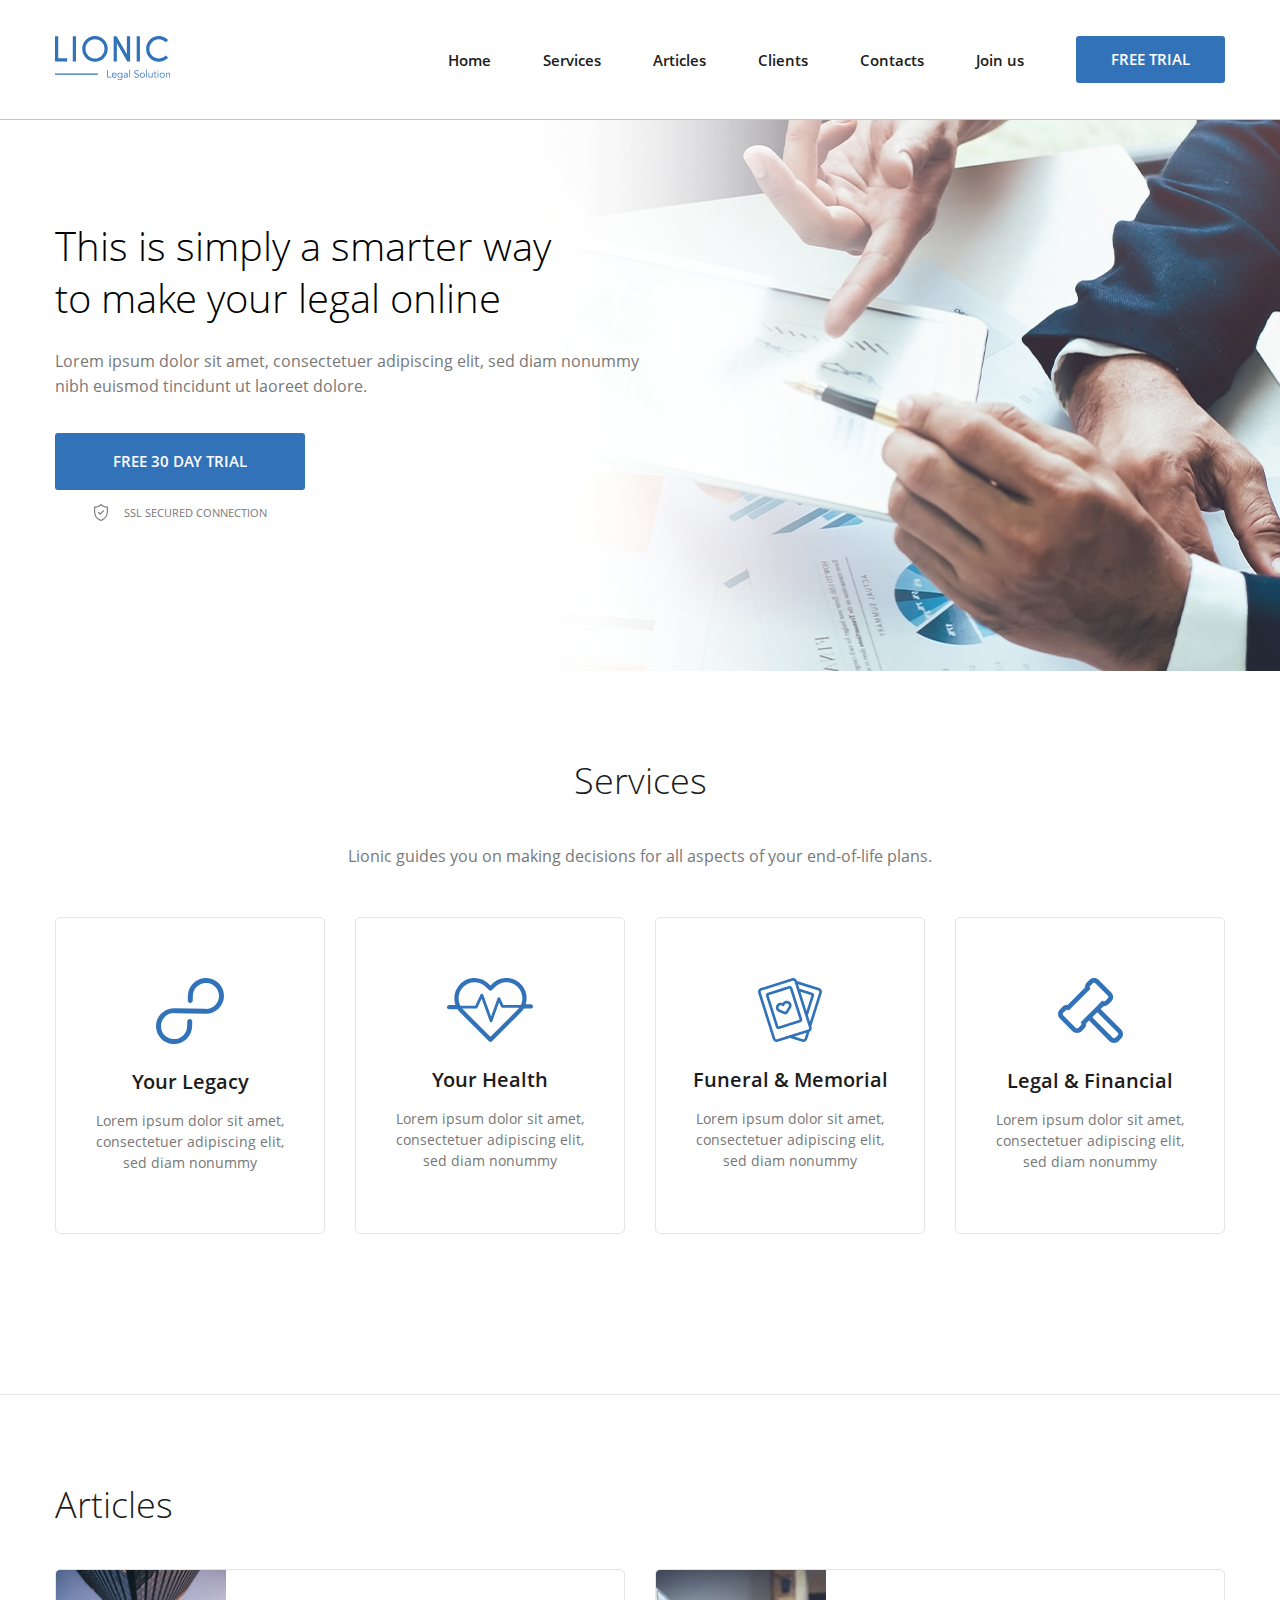
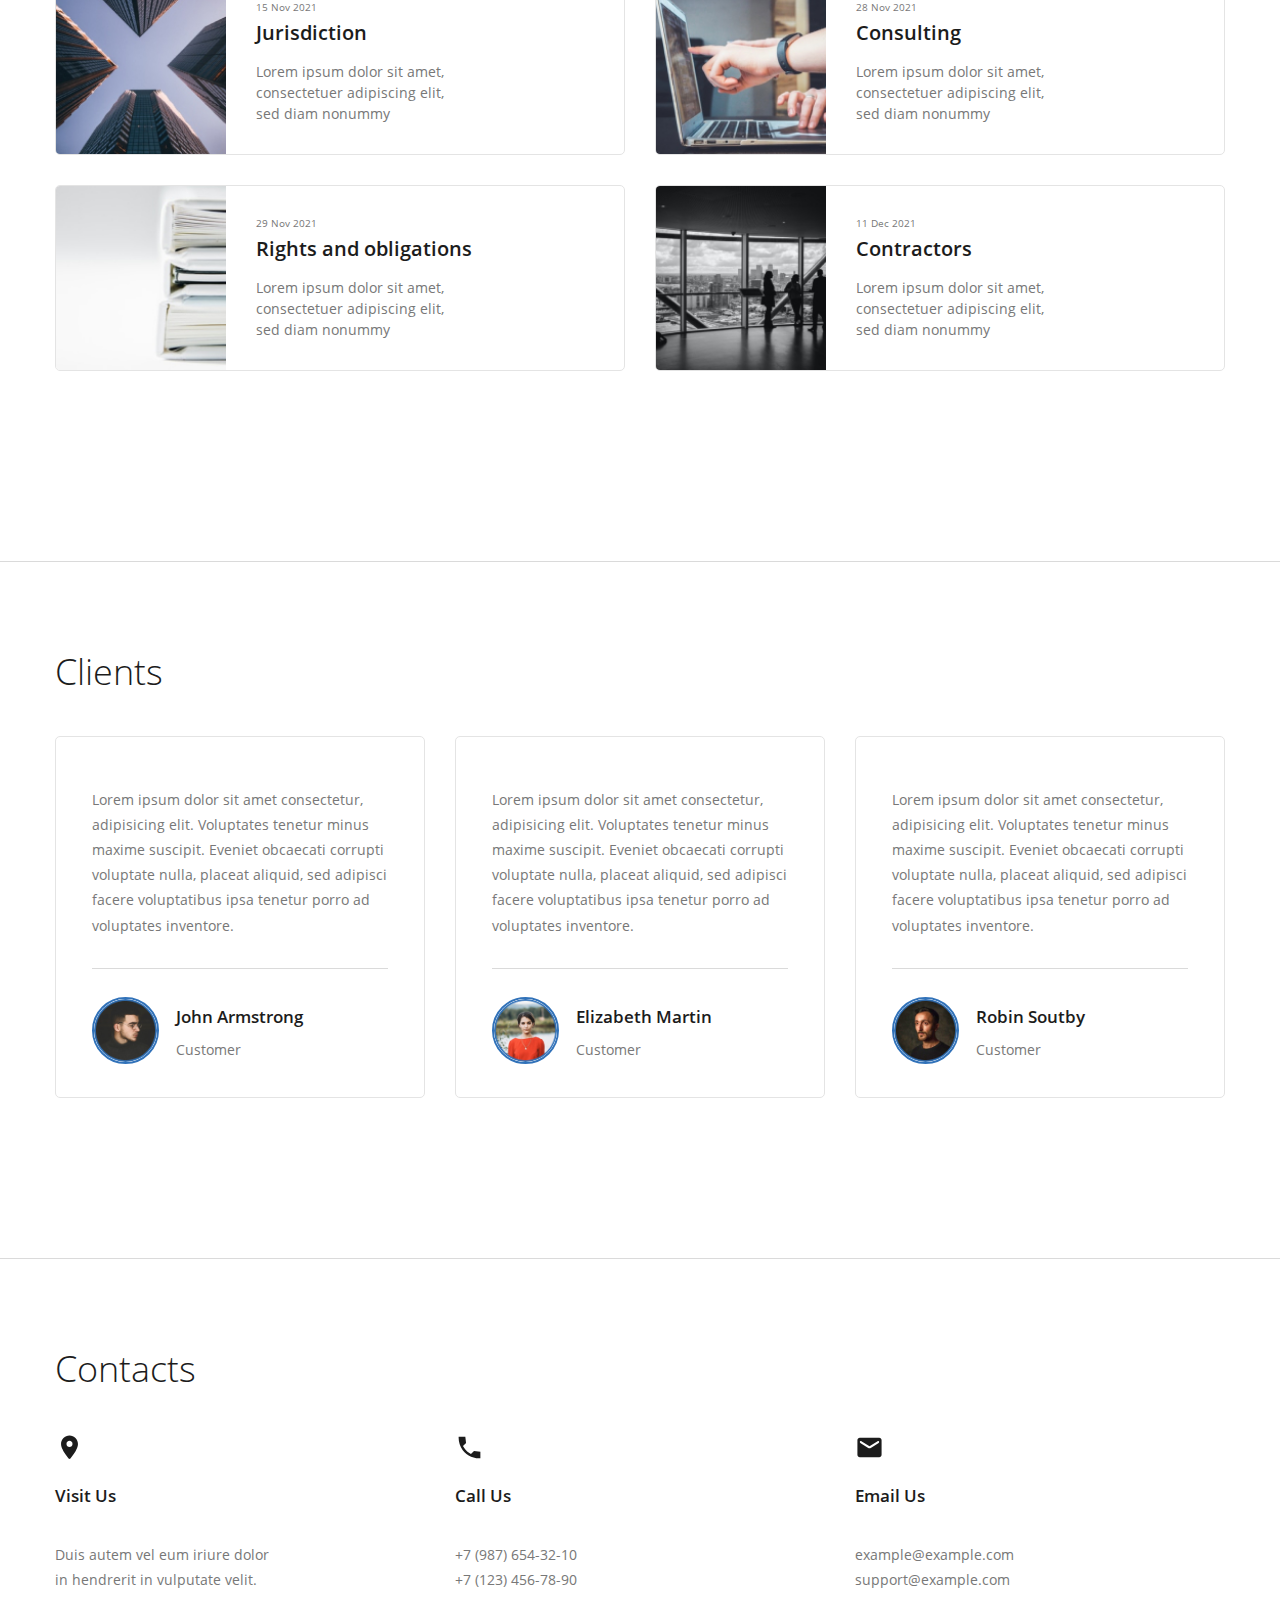
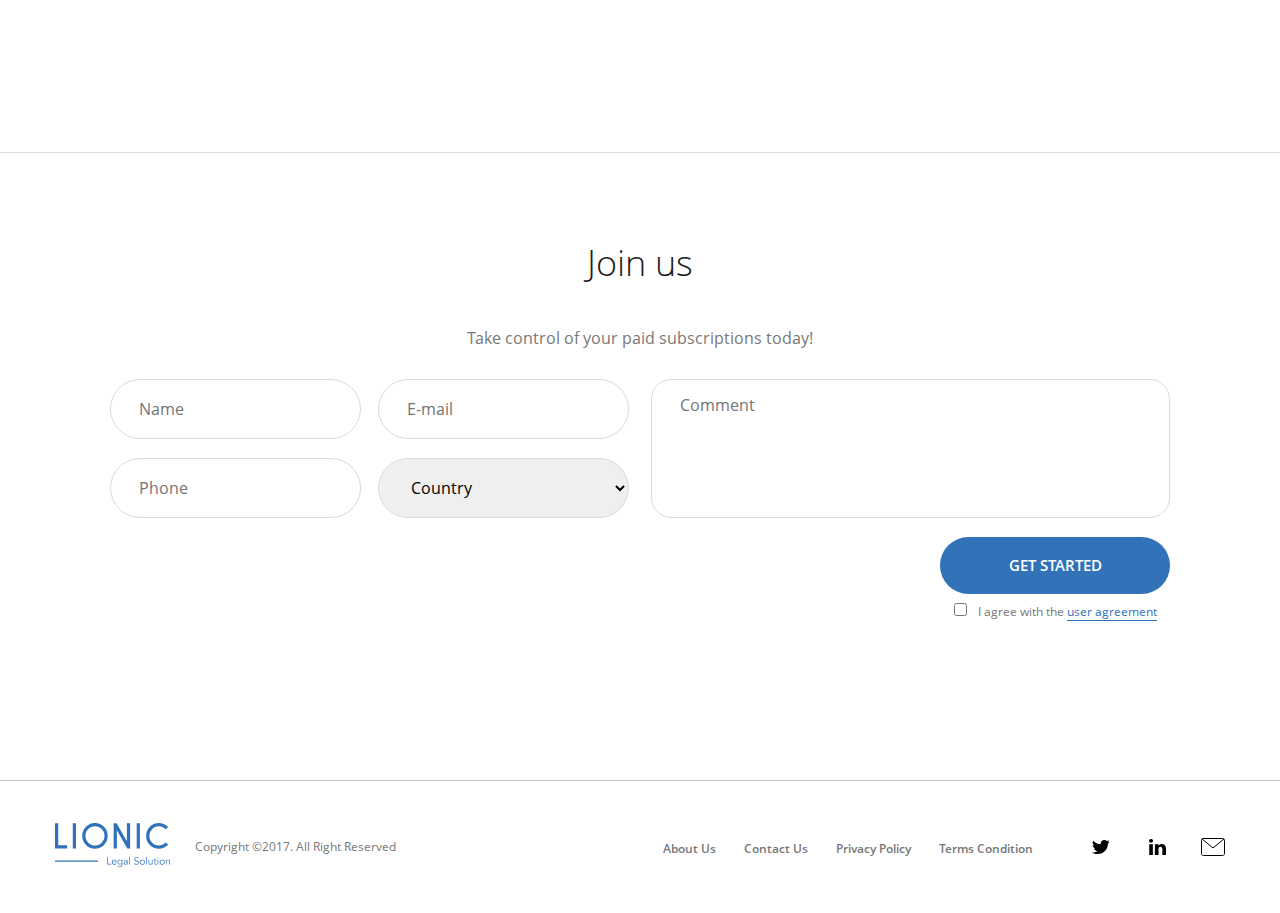
==== commit 96a714ca: "add_lionic" ====
--- a/Lionic/index.html
+++ b/Lionic/index.html
@@ -11,67 +11,43 @@
 
 <body>
   <header class="header">
-    <div class="container flex header-container">
-      <a href="#" class="header-logo">
+    <div class="container flex header__container">
+      <a href="#" class="header__logo">
         <img src="img/Vector.svg" class="header-logo" alt="logo">
       </a>
-      <nav class="header-nav">
-        <ul class="header-list list-reset flex">
-          <li class="header-list-item">
-            <a href="#" class="header-link">
-              Home
-            </a>
-          </li>
-          <li class="header-list-item">
-            <a href="#services" class="header-link">
-              Services
-            </a>
-          </li>
-          <li class="header-list-item">
-            <a href="#articles" class="header-link">
-              Articles
-            </a>
-          </li>
-          <li class="header-list-item">
-            <a href="#clients" class="header-link">
-              Clients
-            </a>
-          </li>
-          <li class="header-list-item">
-            <a href="#contacts" class="header-link">
-              Contacts
-            </a>
-          </li>
-          <li class="header-list-item">
-            <a href="#join-us" class="header-link">
-              Join us
-            </a>
-          </li>
+      <nav class="header__nav nav">  <!-- nav - это блок -->
+        <ul class="nav__list list-reset flex">  <!-- nav__list - элемент от навигации -->
+          <li class="nav__item"><a href="#" class="nav__link">Home</a></li>
+          <li class="nav__item"><a href="#services" class="nav__link">Services</a></li>
+          <li class="nav__item"><a href="#articles" class="nav__link">Articles</a></li>
+          <li class="nav__item"><a href="#clients" class="nav__link">Clients</a></li>
+          <li class="nav__item"><a href="#contacts" class="nav__link">Contacts</a></li>
+          <li class="nav__item"><a href="#join-us" class="nav__link">Join us</a></li>
         </ul>
       </nav>
-      <button class="btn-reset btn header-btn">
-        Free trial
-      </button>
+      <button class="header__btn btn-reset btn">Free trial</button>
     </div>
   </header>
 
   <main class="main">
     <section id="hero" class="hero">
-      <div class="container">
-        <div class="hero-content flex">
-          <h1 class="hero-title">
+      <div class="container">       <!-- самостоятельный -->
+        <div class="hero__content flex">        <!-- контент именно для этого блока -->
+          <h1 class="hero__title">       <!-- заголовок именно для этого блока -->
             This is&nbsp;simply a&nbsp;smarter way to&nbsp;make your legal online
           </h1>
-          <p class="hero-descr">
+          <p class="hero__descr">
             Lorem ipsum dolor sit amet, consectetuer adipiscing elit, sed diam nonummy nibh euismod
             tincidunt ut&nbsp;laoreet dolore.
           </p>
-          <button class="btn-reset btn hero-btn">
-            FREE 30&nbsp;DAY TRIAL
-          </button>
-          <span class="hero-secure">
-            SSL secured connection
-          </span>
+          <div class="hero__wrapper">
+            <button class="hero__btn btn-reset btn">
+              FREE 30&nbsp;DAY TRIAL
+            </button>
+            <span class="hero__secure">
+              SSL secured connection
+            </span>
+          </div>
         </div>
       </div>
     </section>
@@ -88,8 +64,12 @@
             <svg class="services-item-icon" width="68" height="66" viewBox="0 0 68 66" fill="none"
               xmlns="http://www.w3.org/2000/svg">
               <path
-                d="M50.393 0.00398661C40.438 -0.212013 32.146 7.63799 31.9 17.512L31.776 22.483C31.742 23.839 32.833 24.973 34.2 25.003C35.567 25.032 36.713 23.947 36.746 22.591L36.871 17.62C37.049 10.471 43.062 4.77799 50.271 4.93399C57.478 5.09099 63.201 11.038 63.023 18.187C62.844 25.335 56.831 31.029 49.623 30.872L18.5 30.197C8.54499 29.981 0.252987 37.831 0.00698678 47.705C-0.240013 57.579 7.65099 65.78 17.607 65.995C27.562 66.211 35.854 58.362 36.1 48.488L36.223 43.572C36.257 42.215 35.166 41.082 33.799 41.052C32.432 41.022 31.286 42.108 31.252 43.464L31.129 48.38C30.951 55.529 24.938 61.222 17.729 61.066C10.522 60.909 4.79899 54.962 4.97699 47.813C5.15599 40.664 11.169 34.971 18.377 35.127L49.5 35.802C59.456 36.018 67.747 28.169 67.994 18.295C68.24 8.41999 60.349 0.219987 50.394 0.00498661L50.393 0.00398661Z"
-                fill="#3172B9" />
+                d="M50.393 0.00398661C40.438 -0.212013 32.146 7.63799 31.9 17.512L31.776 22.483C31.742 23.839 32.833 24.973 34.2 25.003C35.567 25.032
+                36.713 23.947 36.746 22.591L36.871 17.62C37.049 10.471 43.062 4.77799 50.271 4.93399C57.478 5.09099 63.201 11.038 63.023 18.187C62.844
+                25.335 56.831 31.029 49.623 30.872L18.5 30.197C8.54499 29.981 0.252987 37.831 0.00698678 47.705C-0.240013 57.579 7.65099 65.78 17.607
+                65.995C27.562 66.211 35.854 58.362 36.1 48.488L36.223 43.572C36.257 42.215 35.166 41.082 33.799 41.052C32.432 41.022 31.286 42.108 31.252
+                43.464L31.129 48.38C30.951 55.529 24.938 61.222 17.729 61.066C10.522 60.909 4.79899 54.962 4.97699 47.813C5.15599 40.664 11.169 34.971 18.377
+                35.127L49.5 35.802C59.456 36.018 67.747 28.169 67.994 18.295C68.24 8.41999 60.349 0.219987 50.394 0.00498661L50.393 0.00398661Z" />
             </svg>
             <h3 class="services-item-title">
               Your Legacy
@@ -102,8 +82,26 @@
             <svg class="services-item-icon" width="86" height="64" viewBox="0 0 86 64" fill="none"
               xmlns="http://www.w3.org/2000/svg">
               <path
-                d="M79.622 20.272C79.622 22.336 79.316 24.352 78.726 26.27H83.868C85.045 26.27 86 27.227 86 28.406C86 29.586 85.045 30.541 83.868 30.541H77.47C77.268 30.541 77.073 30.513 76.888 30.461C76.0053 31.9743 74.9311 33.3675 73.692 34.606L44.972 63.374C44.7741 63.5725 44.539 63.73 44.2802 63.8375C44.0213 63.9449 43.7438 64.0002 43.4635 64.0002C43.1832 64.0002 42.9057 63.9449 42.6468 63.8375C42.388 63.73 42.1529 63.5725 41.955 63.374L13.233 34.606C12.1963 33.5688 11.2752 32.422 10.486 31.186C10.315 31.23 10.136 31.254 9.95 31.254H2.132C1.85176 31.2537 1.57431 31.1983 1.31551 31.0908C1.0567 30.9833 0.821595 30.8259 0.623621 30.6276C0.425646 30.4292 0.268677 30.1938 0.161676 29.9348C0.0546755 29.6758 -0.000261829 29.3983 9.38171e-07 29.118C9.38171e-07 27.938 0.955001 26.982 2.132 26.982H8.447C5.965 19.861 7.56 11.618 13.233 5.93801C15.1066 4.05015 17.3363 2.55313 19.793 1.5338C22.2497 0.514473 24.8843 -0.00687342 27.544 1.15198e-05C32.95 1.15198e-05 38.034 2.10901 41.856 5.93801L43.463 7.54701L45.07 5.93701C46.9438 4.04921 49.1737 2.55231 51.6306 1.53315C54.0874 0.513987 56.7222 -0.0071368 59.382 1.15198e-05C62.0417 -0.00681806 64.6763 0.514553 67.133 1.53388C69.5896 2.55321 71.8194 4.0502 73.693 5.93801C75.5791 7.8172 77.0741 10.0515 78.0918 12.5117C79.1094 14.972 79.6295 17.6096 79.622 20.272ZM70.678 8.95701C69.1987 7.46697 67.4383 6.28548 65.4989 5.48108C63.5595 4.67667 61.4796 4.26536 59.38 4.27101C57.2807 4.26563 55.2012 4.67706 53.2622 5.48146C51.3231 6.28586 49.563 7.46721 48.084 8.95701L44.969 12.077C44.7713 12.2754 44.5364 12.4329 44.2777 12.5403C44.019 12.6478 43.7416 12.7031 43.4615 12.7031C43.1814 12.7031 42.904 12.6478 42.6453 12.5403C42.3866 12.4329 42.1517 12.2754 41.954 12.077L38.84 8.95701C37.3608 7.46718 35.6005 6.28582 33.6613 5.48142C31.7221 4.67703 29.6424 4.26561 27.543 4.27101C25.4437 4.26546 23.3642 4.67682 21.4251 5.48123C19.486 6.28564 17.7259 7.46708 16.247 8.95701C11.173 14.04 10.232 21.718 13.425 27.763H28.236L33.538 16.479C33.783 15.959 34.277 15.634 34.891 15.663C35.1717 15.6764 35.4421 15.7726 35.6681 15.9396C35.8942 16.1065 36.0657 16.3367 36.161 16.601L44.051 38.487L50.542 20.168C50.6364 19.9007 50.8086 19.6678 51.0365 19.4992C51.2643 19.3306 51.5374 19.2341 51.8206 19.2221C52.1038 19.21 52.3842 19.283 52.6255 19.4316C52.8669 19.5802 53.0583 19.7977 53.175 20.056L56.351 27.051H73.852C76.612 21.125 75.554 13.842 70.677 8.95701H70.678ZM16.248 31.586L43.463 58.844L70.678 31.586C71.2253 31.038 71.7323 30.4512 72.195 29.83H55.736C55.179 29.83 54.373 29.573 54.143 29.064L52.046 24.444L45.404 43.189C45.204 43.755 44.67 44.135 44.069 44.136H44.066C43.466 44.136 42.933 43.76 42.729 43.196L34.653 20.798L30.426 29.794C30.192 30.292 29.99 30.541 29.439 30.541H15.293C15.593 30.901 15.912 31.249 16.248 31.586Z"
-                fill="#3172B9" />
+                d="M79.622 20.272C79.622 22.336 79.316 24.352 78.726 26.27H83.868C85.045 26.27 86 27.227 86 28.406C86 29.586 85.045 30.541 83.868
+                30.541H77.47C77.268 30.541 77.073 30.513 76.888 30.461C76.0053 31.9743 74.9311 33.3675 73.692 34.606L44.972 63.374C44.7741 63.5725 44.539
+                63.73 44.2802 63.8375C44.0213 63.9449 43.7438 64.0002 43.4635 64.0002C43.1832 64.0002 42.9057 63.9449 42.6468 63.8375C42.388 63.73 42.1529
+                63.5725 41.955 63.374L13.233 34.606C12.1963 33.5688 11.2752 32.422 10.486 31.186C10.315 31.23 10.136 31.254 9.95 31.254H2.132C1.85176 31.2537
+                1.57431 31.1983 1.31551 31.0908C1.0567 30.9833 0.821595 30.8259 0.623621 30.6276C0.425646 30.4292 0.268677 30.1938 0.161676 29.9348C0.0546755
+                29.6758 -0.000261829 29.3983 9.38171e-07 29.118C9.38171e-07 27.938 0.955001 26.982 2.132 26.982H8.447C5.965 19.861 7.56 11.618 13.233
+                5.93801C15.1066 4.05015 17.3363 2.55313 19.793 1.5338C22.2497 0.514473 24.8843 -0.00687342 27.544 1.15198e-05C32.95 1.15198e-05 38.034 2.10901
+                41.856 5.93801L43.463 7.54701L45.07 5.93701C46.9438 4.04921 49.1737 2.55231 51.6306 1.53315C54.0874 0.513987 56.7222 -0.0071368 59.382
+                1.15198e-05C62.0417 -0.00681806 64.6763 0.514553 67.133 1.53388C69.5896 2.55321 71.8194 4.0502 73.693 5.93801C75.5791 7.8172 77.0741 10.0515
+                78.0918 12.5117C79.1094 14.972 79.6295 17.6096 79.622 20.272ZM70.678 8.95701C69.1987 7.46697 67.4383 6.28548 65.4989 5.48108C63.5595 4.67667
+                61.4796 4.26536 59.38 4.27101C57.2807 4.26563 55.2012 4.67706 53.2622 5.48146C51.3231 6.28586 49.563 7.46721 48.084 8.95701L44.969
+                12.077C44.7713 12.2754 44.5364 12.4329 44.2777 12.5403C44.019 12.6478 43.7416 12.7031 43.4615 12.7031C43.1814 12.7031 42.904 12.6478 42.6453
+                12.5403C42.3866 12.4329 42.1517 12.2754 41.954 12.077L38.84 8.95701C37.3608 7.46718 35.6005 6.28582 33.6613 5.48142C31.7221 4.67703 29.6424
+                4.26561 27.543 4.27101C25.4437 4.26546 23.3642 4.67682 21.4251 5.48123C19.486 6.28564 17.7259 7.46708 16.247 8.95701C11.173 14.04 10.232
+                21.718 13.425 27.763H28.236L33.538 16.479C33.783 15.959 34.277 15.634 34.891 15.663C35.1717 15.6764 35.4421 15.7726 35.6681 15.9396C35.8942
+                16.1065 36.0657 16.3367 36.161 16.601L44.051 38.487L50.542 20.168C50.6364 19.9007 50.8086 19.6678 51.0365 19.4992C51.2643 19.3306 51.5374
+                19.2341 51.8206 19.2221C52.1038 19.21 52.3842 19.283 52.6255 19.4316C52.8669 19.5802 53.0583 19.7977 53.175 20.056L56.351 27.051H73.852C76.612
+                21.125 75.554 13.842 70.677 8.95701H70.678ZM16.248 31.586L43.463 58.844L70.678 31.586C71.2253 31.038 71.7323 30.4512 72.195 29.83H55.736C55.179
+                29.83 54.373 29.573 54.143 29.064L52.046 24.444L45.404 43.189C45.204 43.755 44.67 44.135 44.069 44.136H44.066C43.466 44.136 42.933 43.76 42.729
+                43.196L34.653 20.798L30.426 29.794C30.192 30.292 29.99 30.541 29.439 30.541H15.293C15.593 30.901 15.912 31.249 16.248 31.586Z" />
             </svg>
             <h3 class="services-item-title">
               Your Health
@@ -115,9 +113,41 @@
           <li class="services-item flex">
             <svg class="services-item-icon" width="64" height="64" viewBox="0 0 64 64" fill="none"
               xmlns="http://www.w3.org/2000/svg">
-              <path
-                d="M63.8101 15.073L53.3321 48.146L53.5791 48.926C53.7393 49.4264 53.7986 49.9537 53.7536 50.4772C53.7086 51.0008 53.5603 51.5102 53.3171 51.976C52.9241 52.732 52.3171 53.329 51.5701 53.704L51.5611 53.737L49.1941 61.207C48.8722 62.2171 48.1632 63.0585 47.2223 63.5469C46.2815 64.0354 45.1853 64.131 44.1741 63.813L32.0001 59.957L19.8261 63.813C18.8148 64.131 17.7187 64.0354 16.7778 63.5469C15.8369 63.0585 15.1279 62.2171 14.8061 61.207L0.188058 15.074C0.0280711 14.5735 -0.0310613 14.0462 0.0140824 13.5227C0.0592262 12.9991 0.20775 12.4897 0.451058 12.024C0.69167 11.5566 1.02267 11.1416 1.42487 10.8031C1.82706 10.4646 2.29245 10.2093 2.79406 10.052L33.9431 0.187C34.9542 -0.131631 36.0504 -0.0363451 36.9915 0.451969C37.9325 0.940283 38.6415 1.78178 38.9631 2.792L39.0401 3.034C39.0491 3.036 39.0581 3.037 39.0661 3.04L61.2061 10.053C61.7073 10.2103 62.1723 10.4654 62.5743 10.8035C62.9763 11.1417 63.3073 11.5561 63.5481 12.023C64.0401 12.973 64.1331 14.055 63.8101 15.073ZM48.4441 54.75L36.4161 58.559L44.9781 61.271C45.3153 61.3777 45.6811 61.3463 45.9951 61.1835C46.3092 61.0208 46.5458 60.7401 46.6531 60.403L48.4441 54.75ZM51.0371 49.732L36.4211 3.598C36.3142 3.26106 36.078 2.98029 35.7644 2.81736C35.4507 2.65442 35.0852 2.62264 34.7481 2.729L3.60006 12.595C3.26006 12.702 2.98306 12.935 2.81906 13.252C2.73787 13.4073 2.68829 13.5771 2.67319 13.7517C2.65808 13.9263 2.67775 14.1021 2.73106 14.269L17.3471 60.402C17.5691 61.103 18.3201 61.492 19.0211 61.271L31.5611 57.299C31.5891 57.289 31.6171 57.279 31.6461 57.272L50.1691 51.405C50.5091 51.298 50.7861 51.065 50.9491 50.748C51.1141 50.432 51.1451 50.071 51.0371 49.731V49.732ZM48.4971 32.885L53.4461 17.265L42.4451 13.781L48.4971 32.885ZM61.1801 13.25C61.0998 13.0945 60.9896 12.9565 60.8557 12.8439C60.7218 12.7313 60.567 12.6464 60.4001 12.594L40.0231 6.14L41.4691 10.701C41.5571 10.711 41.6451 10.729 41.7321 10.757L54.2501 14.722C54.5841 14.8269 54.894 14.9969 55.1619 15.2223C55.4299 15.4477 55.6505 15.7239 55.8111 16.035C55.9734 16.3456 56.0726 16.6852 56.1028 17.0344C56.133 17.3835 56.0937 17.7352 55.9871 18.069L49.8951 37.297L51.9331 43.731L61.2681 14.267C61.3751 13.927 61.3441 13.567 61.1801 13.25ZM30.9401 23.336C31.5152 23.6323 32.0259 24.0398 32.4425 24.5349C32.8591 25.0299 33.1733 25.6027 33.3671 26.22C33.5725 26.8654 33.633 27.5483 33.5443 28.2198C33.4557 28.8913 33.22 29.535 32.8541 30.105L29.6411 35.126C29.3916 35.5142 29.0489 35.8336 28.6441 36.0552C28.2393 36.2767 27.7855 36.3932 27.3241 36.394C26.9701 36.394 26.6161 36.326 26.2841 36.19L20.7651 33.936C20.1378 33.6806 19.5745 33.29 19.1154 32.792C18.6563 32.2941 18.3127 31.701 18.1091 31.055C17.9119 30.4388 17.8389 29.7897 17.8943 29.1451C17.9498 28.5006 18.1326 27.8734 18.4321 27.3C18.7284 26.7249 19.1359 26.2142 19.631 25.7976C20.126 25.3811 20.6988 25.0668 21.3161 24.873C22.3839 24.5378 23.5338 24.5745 24.5781 24.977C25.1998 24.0462 26.1189 23.3539 27.1851 23.013C27.8013 22.8161 28.4504 22.7433 29.0949 22.7987C29.7394 22.8541 30.3665 23.0368 30.9401 23.336ZM30.8251 27.025C30.7361 26.742 30.5919 26.4795 30.4009 26.2526C30.2098 26.0257 29.9757 25.8389 29.7121 25.703C29.4491 25.5656 29.1615 25.4818 28.8659 25.4564C28.5703 25.431 28.2726 25.4645 27.9901 25.555C27.6178 25.6716 27.2823 25.8833 27.0168 26.1692C26.7513 26.455 26.565 26.8051 26.4761 27.185C26.4221 27.4083 26.3114 27.6139 26.1547 27.7819C25.998 27.9499 25.8006 28.0747 25.5816 28.1441C25.3626 28.2135 25.1294 28.2251 24.9045 28.178C24.6797 28.1309 24.4708 28.0265 24.2981 27.875C24.0064 27.6158 23.6523 27.4371 23.2705 27.3565C22.8888 27.2758 22.4926 27.296 22.1211 27.415C21.838 27.5042 21.5755 27.6487 21.3488 27.8401C21.122 28.0315 20.9355 28.266 20.8001 28.53C20.6627 28.793 20.5789 29.0806 20.5535 29.3762C20.5281 29.6718 20.5616 29.9694 20.6521 30.252C20.8271 30.805 21.2371 31.249 21.7751 31.469L27.2931 33.723C27.3114 33.731 27.3322 33.7317 27.3511 33.725C27.3696 33.7194 27.3856 33.7074 27.3961 33.691L30.6091 28.669C30.9231 28.179 31.0021 27.581 30.8261 27.027L30.8251 27.025ZM44.1721 40.932C44.2788 41.2656 44.3183 41.6171 44.2882 41.966C44.2582 42.315 44.1592 42.6545 43.9971 42.965C43.8365 43.2764 43.6158 43.5529 43.3477 43.7785C43.0796 44.004 42.7694 44.1742 42.4351 44.279L21.2401 50.994C20.5659 51.2062 19.835 51.1426 19.2077 50.817C18.5803 50.4914 18.1076 49.9305 17.8931 49.257L8.01306 18.07C7.90624 17.7362 7.8667 17.3846 7.89674 17.0355C7.92678 16.6863 8.0258 16.3466 8.18806 16.036C8.34862 15.7249 8.56923 15.4487 8.83717 15.2233C9.1051 14.9979 9.41503 14.8279 9.74906 14.723L30.9451 8.009C31.6194 7.79619 32.3506 7.85955 32.9782 8.18519C33.6059 8.51083 34.0788 9.07215 34.2931 9.746L44.1721 40.932ZM41.6301 41.737L31.7501 10.551L21.9781 13.645L10.5531 17.264L20.4331 48.45L41.6301 41.737Z"
-                fill="#3172B9" />
+              <path d="M63.8101 15.073L53.3321 48.146L53.5791 48.926C53.7393 49.4264 53.7986 49.9537 53.7536 50.4772C53.7086 51.0008 53.5603 51.5102 53.3171
+                51.976C52.9241 52.732 52.3171 53.329 51.5701 53.704L51.5611 53.737L49.1941 61.207C48.8722 62.2171 48.1632 63.0585 47.2223 63.5469C46.2815
+                64.0354 45.1853 64.131 44.1741 63.813L32.0001 59.957L19.8261 63.813C18.8148 64.131 17.7187 64.0354 16.7778 63.5469C15.8369 63.0585 15.1279
+                62.2171 14.8061 61.207L0.188058 15.074C0.0280711 14.5735 -0.0310613 14.0462 0.0140824 13.5227C0.0592262 12.9991 0.20775 12.4897 0.451058
+                12.024C0.69167 11.5566 1.02267 11.1416 1.42487 10.8031C1.82706 10.4646 2.29245 10.2093 2.79406 10.052L33.9431 0.187C34.9542 -0.131631 36.0504
+                -0.0363451 36.9915 0.451969C37.9325 0.940283 38.6415 1.78178 38.9631 2.792L39.0401 3.034C39.0491 3.036 39.0581 3.037 39.0661 3.04L61.2061
+                10.053C61.7073 10.2103 62.1723 10.4654 62.5743 10.8035C62.9763 11.1417 63.3073 11.5561 63.5481 12.023C64.0401 12.973 64.1331 14.055 63.8101
+                15.073ZM48.4441 54.75L36.4161 58.559L44.9781 61.271C45.3153 61.3777 45.6811 61.3463 45.9951 61.1835C46.3092 61.0208 46.5458 60.7401 46.6531
+                60.403L48.4441 54.75ZM51.0371 49.732L36.4211 3.598C36.3142 3.26106 36.078 2.98029 35.7644 2.81736C35.4507 2.65442 35.0852 2.62264 34.7481
+                2.729L3.60006 12.595C3.26006 12.702 2.98306 12.935 2.81906 13.252C2.73787 13.4073 2.68829 13.5771 2.67319 13.7517C2.65808 13.9263 2.67775
+                14.1021 2.73106 14.269L17.3471 60.402C17.5691 61.103 18.3201 61.492 19.0211 61.271L31.5611 57.299C31.5891 57.289 31.6171 57.279 31.6461
+                57.272L50.1691 51.405C50.5091 51.298 50.7861 51.065 50.9491 50.748C51.1141 50.432 51.1451 50.071 51.0371 49.731V49.732ZM48.4971 32.885L53.4461
+                17.265L42.4451 13.781L48.4971 32.885ZM61.1801 13.25C61.0998 13.0945 60.9896 12.9565 60.8557 12.8439C60.7218 12.7313 60.567 12.6464 60.4001
+                12.594L40.0231 6.14L41.4691 10.701C41.5571 10.711 41.6451 10.729 41.7321 10.757L54.2501 14.722C54.5841 14.8269 54.894 14.9969 55.1619
+                15.2223C55.4299 15.4477 55.6505 15.7239 55.8111 16.035C55.9734 16.3456 56.0726 16.6852 56.1028 17.0344C56.133 17.3835 56.0937 17.7352 55.9871
+                18.069L49.8951 37.297L51.9331 43.731L61.2681 14.267C61.3751 13.927 61.3441 13.567 61.1801 13.25ZM30.9401 23.336C31.5152 23.6323 32.0259
+                24.0398 32.4425 24.5349C32.8591 25.0299 33.1733 25.6027 33.3671 26.22C33.5725 26.8654 33.633 27.5483 33.5443 28.2198C33.4557 28.8913 33.22
+                29.535 32.8541 30.105L29.6411 35.126C29.3916 35.5142 29.0489 35.8336 28.6441 36.0552C28.2393 36.2767 27.7855 36.3932 27.3241 36.394C26.9701
+                36.394 26.6161 36.326 26.2841 36.19L20.7651 33.936C20.1378 33.6806 19.5745 33.29 19.1154 32.792C18.6563 32.2941 18.3127 31.701 18.1091
+                31.055C17.9119 30.4388 17.8389 29.7897 17.8943 29.1451C17.9498 28.5006 18.1326 27.8734 18.4321 27.3C18.7284 26.7249 19.1359 26.2142 19.631
+                25.7976C20.126 25.3811 20.6988 25.0668 21.3161 24.873C22.3839 24.5378 23.5338 24.5745 24.5781 24.977C25.1998 24.0462 26.1189 23.3539 27.1851
+                23.013C27.8013 22.8161 28.4504 22.7433 29.0949 22.7987C29.7394 22.8541 30.3665 23.0368 30.9401 23.336ZM30.8251 27.025C30.7361 26.742 30.5919
+                26.4795 30.4009 26.2526C30.2098 26.0257 29.9757 25.8389 29.7121 25.703C29.4491 25.5656 29.1615 25.4818 28.8659 25.4564C28.5703 25.431 28.2726
+                25.4645 27.9901 25.555C27.6178 25.6716 27.2823 25.8833 27.0168 26.1692C26.7513 26.455 26.565 26.8051 26.4761 27.185C26.4221 27.4083 26.3114
+                27.6139 26.1547 27.7819C25.998 27.9499 25.8006 28.0747 25.5816 28.1441C25.3626 28.2135 25.1294 28.2251 24.9045 28.178C24.6797 28.1309 24.4708
+                28.0265 24.2981 27.875C24.0064 27.6158 23.6523 27.4371 23.2705 27.3565C22.8888 27.2758 22.4926 27.296 22.1211 27.415C21.838 27.5042 21.5755
+                27.6487 21.3488 27.8401C21.122 28.0315 20.9355 28.266 20.8001 28.53C20.6627 28.793 20.5789 29.0806 20.5535 29.3762C20.5281 29.6718 20.5616
+                29.9694 20.6521 30.252C20.8271 30.805 21.2371 31.249 21.7751 31.469L27.2931 33.723C27.3114 33.731 27.3322 33.7317 27.3511 33.725C27.3696
+                33.7194 27.3856 33.7074 27.3961 33.691L30.6091 28.669C30.9231 28.179 31.0021 27.581 30.8261 27.027L30.8251 27.025ZM44.1721 40.932C44.2788
+                41.2656 44.3183 41.6171 44.2882 41.966C44.2582 42.315 44.1592 42.6545 43.9971 42.965C43.8365 43.2764 43.6158 43.5529 43.3477 43.7785C43.0796
+                44.004 42.7694 44.1742 42.4351 44.279L21.2401 50.994C20.5659 51.2062 19.835 51.1426 19.2077 50.817C18.5803 50.4914 18.1076 49.9305 17.8931
+                49.257L8.01306 18.07C7.90624 17.7362 7.8667 17.3846 7.89674 17.0355C7.92678 16.6863 8.0258 16.3466 8.18806 16.036C8.34862 15.7249 8.56923
+                15.4487 8.83717 15.2233C9.1051 14.9979 9.41503 14.8279 9.74906 14.723L30.9451 8.009C31.6194 7.79619 32.3506 7.85955 32.9782 8.18519C33.6059
+                8.51083 34.0788 9.07215 34.2931 9.746L44.1721 40.932ZM41.6301 41.737L31.7501 10.551L21.9781 13.645L10.5531 17.264L20.4331 48.45L41.6301
+                41.737Z" />
             </svg>
             <h3 class="services-item-title">
               Funeral &amp;&nbsp;Memorial
@@ -129,9 +159,29 @@
           <li class="services-item flex">
             <svg class="services-item-icon" width="65" height="65" viewBox="0 0 65 65" fill="none"
               xmlns="http://www.w3.org/2000/svg">
-              <path
-                d="M63.131 51.506C64.3269 52.7045 64.9985 54.3285 64.9985 56.0215C64.9985 57.7146 64.3269 59.3385 63.131 60.537L60.54 63.13C59.9482 63.7249 59.2442 64.1965 58.4689 64.5175C57.6935 64.8385 56.8622 65.0025 56.023 65C55.184 65.0024 54.3529 64.8384 53.5777 64.5174C52.8025 64.1964 52.0987 63.7249 51.507 63.13L30.988 42.613L28.126 45.475C28.2028 46.397 28.077 47.3246 27.7574 48.1928C27.4378 49.061 26.9322 49.8488 26.276 50.501L23.55 53.227C22.9583 53.8218 22.2545 54.2934 21.4793 54.6143C20.7042 54.9353 19.873 55.0994 19.034 55.097C18.1952 55.0993 17.3642 54.9352 16.5892 54.6142C15.8142 54.2932 15.1106 53.8217 14.519 53.227L1.86503 40.575C0.66925 39.3767 -0.00231934 37.7529 -0.00231934 36.06C-0.00231934 34.3671 0.66925 32.7434 1.86503 31.545L4.59103 28.819C5.24326 28.1629 6.03107 27.6573 6.89928 27.3377C7.76748 27.0182 8.69507 26.8923 9.61703 26.969L26.97 9.61902C26.8953 8.69769 27.0219 7.77112 27.341 6.90358C27.6601 6.03605 28.1641 5.24832 28.818 4.59502L31.543 1.87002C32.1347 1.27539 32.8383 0.803958 33.6133 0.48298C34.3883 0.162003 35.2192 -0.00214761 36.058 2.1214e-05C37.764 2.1214e-05 39.368 0.664021 40.574 1.87002L53.227 14.522C54.4226 15.7205 55.094 17.3442 55.094 19.037C55.094 20.7298 54.4226 22.3536 53.227 23.552L50.502 26.278C49.8497 26.9342 49.0617 27.4398 48.1933 27.7594C47.3249 28.079 46.3972 28.2048 45.475 28.128L42.613 30.99L63.131 51.506ZM31.164 35.784L35.783 31.165L39.243 27.705L44.398 22.551L44.798 22.951C45.126 23.279 45.556 23.443 45.986 23.443C46.416 23.443 46.846 23.279 47.175 22.951L49.9 20.226C50.0561 20.07 50.1798 19.8848 50.2643 19.681C50.3487 19.4771 50.3922 19.2587 50.3922 19.038C50.3922 18.8174 50.3487 18.5989 50.2643 18.3951C50.1798 18.1912 50.0561 18.006 49.9 17.85L37.246 5.19702C37.0901 5.04084 36.905 4.91699 36.7011 4.83256C36.4972 4.74813 36.2787 4.70479 36.058 4.70502C35.628 4.70502 35.198 4.86902 34.87 5.19702L32.144 7.92202C31.9879 8.07804 31.864 8.26332 31.7794 8.46725C31.6949 8.67118 31.6514 8.88977 31.6514 9.11052C31.6514 9.33128 31.6949 9.54987 31.7794 9.7538C31.864 9.95773 31.9879 10.143 32.144 10.299L32.544 10.699L10.694 32.546L10.294 32.146C10.1381 31.9898 9.95296 31.866 9.74909 31.7816C9.54523 31.6971 9.32669 31.6538 9.10603 31.654C8.67603 31.654 8.24603 31.818 7.91803 32.146L5.19303 34.87C5.03701 35.026 4.91325 35.2112 4.82881 35.4151C4.74437 35.6189 4.70091 35.8374 4.70091 36.058C4.70091 36.2787 4.74437 36.4971 4.82881 36.701C4.91325 36.9048 5.03701 37.09 5.19303 37.246L17.846 49.9C18.174 50.228 18.604 50.392 19.034 50.392C19.464 50.392 19.894 50.228 20.223 49.9L22.948 47.175C23.1042 47.019 23.2281 46.8337 23.3126 46.6298C23.3971 46.4259 23.4407 46.2073 23.4407 45.9865C23.4407 45.7658 23.3971 45.5472 23.3126 45.3433C23.2281 45.1393 23.1042 44.954 22.948 44.798L22.548 44.398L27.703 39.244L31.164 35.784ZM59.804 54.834L39.285 34.317L34.315 39.287L54.835 59.803C55.162 60.131 55.593 60.295 56.023 60.295C56.453 60.295 56.883 60.131 57.211 59.803L59.804 57.21C59.9601 57.054 60.0838 56.8688 60.1683 56.665C60.2527 56.4611 60.2962 56.2427 60.2962 56.022C60.2962 55.8014 60.2527 55.5829 60.1683 55.3791C60.0838 55.1752 59.9601 54.99 59.804 54.834Z"
-                fill="#3172B9" />
+              <path d="M63.131 51.506C64.3269 52.7045 64.9985 54.3285 64.9985 56.0215C64.9985 57.7146 64.3269 59.3385 63.131 60.537L60.54 63.13C59.9482 63.7249
+                59.2442 64.1965 58.4689 64.5175C57.6935 64.8385 56.8622 65.0025 56.023 65C55.184 65.0024 54.3529 64.8384 53.5777 64.5174C52.8025 64.1964
+                52.0987 63.7249 51.507 63.13L30.988 42.613L28.126 45.475C28.2028 46.397 28.077 47.3246 27.7574 48.1928C27.4378 49.061 26.9322 49.8488 26.276
+                50.501L23.55 53.227C22.9583 53.8218 22.2545 54.2934 21.4793 54.6143C20.7042 54.9353 19.873 55.0994 19.034 55.097C18.1952 55.0993 17.3642
+                54.9352 16.5892 54.6142C15.8142 54.2932 15.1106 53.8217 14.519 53.227L1.86503 40.575C0.66925 39.3767 -0.00231934 37.7529 -0.00231934
+                36.06C-0.00231934 34.3671 0.66925 32.7434 1.86503 31.545L4.59103 28.819C5.24326 28.1629 6.03107 27.6573 6.89928 27.3377C7.76748 27.0182
+                8.69507 26.8923 9.61703 26.969L26.97 9.61902C26.8953 8.69769 27.0219 7.77112 27.341 6.90358C27.6601 6.03605 28.1641 5.24832 28.818
+                4.59502L31.543 1.87002C32.1347 1.27539 32.8383 0.803958 33.6133 0.48298C34.3883 0.162003 35.2192 -0.00214761 36.058 2.1214e-05C37.764
+                2.1214e-05 39.368 0.664021 40.574 1.87002L53.227 14.522C54.4226 15.7205 55.094 17.3442 55.094 19.037C55.094 20.7298 54.4226 22.3536 53.227
+                23.552L50.502 26.278C49.8497 26.9342 49.0617 27.4398 48.1933 27.7594C47.3249 28.079 46.3972 28.2048 45.475 28.128L42.613 30.99L63.131
+                51.506ZM31.164 35.784L35.783 31.165L39.243 27.705L44.398 22.551L44.798 22.951C45.126 23.279 45.556 23.443 45.986 23.443C46.416 23.443
+                46.846 23.279 47.175 22.951L49.9 20.226C50.0561 20.07 50.1798 19.8848 50.2643 19.681C50.3487 19.4771 50.3922 19.2587 50.3922 19.038C50.3922
+                18.8174 50.3487 18.5989 50.2643 18.3951C50.1798 18.1912 50.0561 18.006 49.9 17.85L37.246 5.19702C37.0901 5.04084 36.905 4.91699 36.7011
+                4.83256C36.4972 4.74813 36.2787 4.70479 36.058 4.70502C35.628 4.70502 35.198 4.86902 34.87 5.19702L32.144 7.92202C31.9879 8.07804 31.864
+                8.26332 31.7794 8.46725C31.6949 8.67118 31.6514 8.88977 31.6514 9.11052C31.6514 9.33128 31.6949 9.54987 31.7794 9.7538C31.864 9.95773 31.9879
+                10.143 32.144 10.299L32.544 10.699L10.694 32.546L10.294 32.146C10.1381 31.9898 9.95296 31.866 9.74909 31.7816C9.54523 31.6971 9.32669 31.6538
+                9.10603 31.654C8.67603 31.654 8.24603 31.818 7.91803 32.146L5.19303 34.87C5.03701 35.026 4.91325 35.2112 4.82881 35.4151C4.74437 35.6189
+                4.70091 35.8374 4.70091 36.058C4.70091 36.2787 4.74437 36.4971 4.82881 36.701C4.91325 36.9048 5.03701 37.09 5.19303 37.246L17.846 49.9C18.174
+                50.228 18.604 50.392 19.034 50.392C19.464 50.392 19.894 50.228 20.223 49.9L22.948 47.175C23.1042 47.019 23.2281 46.8337 23.3126 46.6298C23.3971
+                46.4259 23.4407 46.2073 23.4407 45.9865C23.4407 45.7658 23.3971 45.5472 23.3126 45.3433C23.2281 45.1393 23.1042 44.954 22.948 44.798L22.548
+                44.398L27.703 39.244L31.164 35.784ZM59.804 54.834L39.285 34.317L34.315 39.287L54.835 59.803C55.162 60.131 55.593 60.295 56.023 60.295C56.453
+                60.295 56.883 60.131 57.211 59.803L59.804 57.21C59.9601 57.054 60.0838 56.8688 60.1683 56.665C60.2527 56.4611 60.2962 56.2427 60.2962
+                56.022C60.2962 55.8014 60.2527 55.5829 60.1683 55.3791C60.0838 55.1752 59.9601 54.99 59.804 54.834Z" />
             </svg>
             <h3 class="services-item-title">
               Legal &amp;&nbsp;Financial
@@ -151,66 +201,74 @@
         <ul class="list-reset articles-list flex">
           <li class="articles-item">
             <article class="blog-preview flex">
-              <img src="img/blog-1.jpg" alt="blog photo 1" class="blog-preview-img">
-              <div class="blog-preview-text">
-                <time class="blog-preview-time" datetime="2023-04-03 8:13">
-                  15 Nov 2021
-                </time>
-                <h3 class="blog-preview-title">
-                  Jurisdiction
-                </h3>
-                <p class="blog-preview-descr">
-                  Lorem ipsum dolor sit amet, consectetuer adipiscing elit, sed diam nonummy
-                </p>
-              </div>
+              <a href="#" class="blog-preview-link">
+                <img src="img/blog-1.jpg" alt="blog photo 1" class="blog-preview-img">
+                <div class="blog-preview-text">
+                  <time class="blog-preview-time" datetime="2023-04-03 8:13">
+                    15 Nov 2021
+                  </time>
+                  <h3 class="blog-preview-title">
+                    Jurisdiction
+                  </h3>
+                  <p class="blog-preview-descr">
+                    Lorem ipsum dolor sit amet, consectetuer adipiscing elit, sed diam nonummy
+                  </p>
+                </div>
+              </a>
             </article>
           </li>
           <li class="articles-item">
             <article class="blog-preview flex">
-              <img src="img/blog-2.jpg" alt="blog photo 2" class="blog-preview-img">
-              <div class="blog-preview-text">
-                <time class="blog-preview-time" datetime="2023-04-03 8:10">
-                  28 Nov 2021
-                </time>
-                <h3 class="blog-preview-title">
-                  Consulting
-                </h3>
-                <p class="blog-preview-descr">
-                  Lorem ipsum dolor sit amet, consectetuer adipiscing elit, sed diam nonummy
-                </p>
-              </div>
+              <a href="#" class="blog-preview-link">
+                <img src="img/blog-2.jpg" alt="blog photo 2" class="blog-preview-img">
+                <div class="blog-preview-text">
+                  <time class="blog-preview-time" datetime="2023-04-03 8:10">
+                    28 Nov 2021
+                  </time>
+                  <h3 class="blog-preview-title">
+                    Consulting
+                  </h3>
+                  <p class="blog-preview-descr">
+                    Lorem ipsum dolor sit amet, consectetuer adipiscing elit, sed diam nonummy
+                  </p>
+                </div>
+              </a>
             </article>
           </li>
           <li class="articles-item">
             <article class="blog-preview flex">
-              <img src="img/blog-3.jpg" alt="blog photo 3" class="blog-preview-img">
-              <div class="blog-preview-text">
-                <time class="blog-preview-time" datetime="2023-04-03 8:13">
-                  29 Nov 2021
-                </time>
-                <h3 class="blog-preview-title">
-                  Rights and obligations
-                </h3>
-                <p class="blog-preview-descr">
-                  Lorem ipsum dolor sit amet, consectetuer adipiscing elit, sed diam nonummy
-                </p>
-              </div>
+              <a href="#" class="blog-preview-link">
+                <img src="img/blog-3.jpg" alt="blog photo 3" class="blog-preview-img">
+                <div class="blog-preview-text">
+                  <time class="blog-preview-time" datetime="2023-04-03 8:13">
+                    29 Nov 2021
+                  </time>
+                  <h3 class="blog-preview-title">
+                    Rights and obligations
+                  </h3>
+                  <p class="blog-preview-descr">
+                    Lorem ipsum dolor sit amet, consectetuer adipiscing elit, sed diam nonummy
+                  </p>
+                </div>
+              </a>
             </article>
           </li>
           <li class="articles-item">
             <article class="blog-preview flex">
-              <img src="img/blog-4.jpg" alt="blog photo 4" class="blog-preview-img">
-              <div class="blog-preview-text">
-                <time class="blog-preview-time" datetime="2023-04-03 8:13">
-                  11 Dec 2021
-                </time>
-                <h3 class="blog-preview-title">
-                  Contractors
-                </h3>
-                <p class="blog-preview-descr">
-                  Lorem ipsum dolor sit amet, consectetuer adipiscing elit, sed diam nonummy
-                </p>
-              </div>
+              <a href="#" class="blog-preview-link">
+                <img src="img/blog-4.jpg" alt="blog photo 4" class="blog-preview-img">
+                <div class="blog-preview-text">
+                  <time class="blog-preview-time" datetime="2023-04-03 8:13">
+                    11 Dec 2021
+                  </time>
+                  <h3 class="blog-preview-title">
+                    Contractors
+                  </h3>
+                  <p class="blog-preview-descr">
+                    Lorem ipsum dolor sit amet, consectetuer adipiscing elit, sed diam nonummy
+                  </p>
+                </div>
+              </a>
             </article>
           </li>
         </ul>
@@ -292,7 +350,7 @@
         </h2>
         <address class="contacts-address">
           <ul class="list-reset contacts-list flex">
-            <li class="contacts-item flex">
+            <li class="contacts-item flex contacts-item-address">
               <strong class="contacts-item-caption">
                 Visit Us
               </strong>
@@ -300,7 +358,7 @@
                 Duis autem vel eum iriure dolor in&nbsp;hendrerit in&nbsp;vulputate velit.
               </p>
             </li>
-            <li class="contacts-item flex">
+            <li class="contacts-item flex contacts-item-call">
               <strong class="contacts-item-caption">
                 Call Us
               </strong>
@@ -311,7 +369,7 @@
                 +7 (123) 456-78-90
               </a>
             </li>
-            <li class="contacts-item flex">
+            <li class="contacts-item flex contacts-item-email">
               <strong class="contacts-item-caption">
                 Email Us
               </strong>
@@ -326,48 +384,96 @@
         </address>
       </div>
     </section>
-    <!-- <section id="join-us" class="join-us">
-        </section> -->
+    <section id="join-us" class="join-us section-offset">
+      <div class="container">
+        <h2 class="section-title join-us-title">Join us</h2>
+        <p class="section-descr join-us-descr">Take control of&nbsp;your paid subscriptions today!</p>
+        <form class="form" action="https://jsonplaceholder.typicode.com/posts" method="POST">
+          <div class="form-top">
+            <div class="form-left">
+              <input class="form-input" type="text" name="name" placeholder="Name" required>
+              <input class="form-input" type="email" name="email" placeholder="E-mail" required>
+              <input class="form-input" type="tel" name="phone" placeholder="Phone" required>
+              <select class="form-select" name="country">
+                <option value="Country" disabled selected>Country</option>
+                <option value="United Kingdom">United Kingdom</option>
+                <option value="United States">United States</option>
+                <option value="France">France</option>
+                <option value="Germany">Germany</option>
+                <option value="Spain">Spain</option>
+                <option value="Estonia">Estonia</option>
+              </select>
+            </div>
+            <div class="form-right">
+              <textarea class="form-textarea" name="comment" placeholder="Comment"></textarea>
+            </div>
+          </div>
+          <div class="form-bottom">
+            <div class="form-wrapper">
+              <button class="btn btn-reset form-btn">GET STARTED</button>
+              <label class="form-check">
+                <input type="checkbox" required>
+                I&nbsp;agree with the <a href="#">user agreement</a>
+              </label>
+            </div>
+          </div>
+        </form>
+      </div>
+    </section>
   </main>
   <footer class="footer">
-    <div class="container flex footer-container">
-      <div class="footer-left flex">
-        <a href="#" class="footer-logo">
+    <div class="container footer__container flex">
+      <div class="footer__left flex">
+        <a href="#" class="footer__logo">
           <img src="img/Vector.svg" alt="Logo">
         </a>
-        <small class="footer-copy">
+        <small class="footer__copy">
           Copyright ©2017. All Right Reserved
         </small>
       </div>
-      <div class="footer-right flex">
-        <nav class="footer-nav">
-          <ul class="list-reset footer-list flex">
-            <li class="footer-item">
-              <a href="#" target="_blank" class="footer-link">
-                About Us
-              </a>
-            </li>
-            <li class="footer-item">
-              <a href="#" target="_blank" class="footer-link">
-                Contact Us
-              </a>
-            </li>
-            <li class="footer-item">
-              <a href="#" target="_blank" class="footer-link">
-                Privacy Policy
-              </a>
-            </li>
-            <li class="footer-item">
-              <a href="#" target="_blank" class="footer-link">
-                Terms Condition
-              </a>
-            </li>
+      <div class="footer__right flex">
+        <nav class="footer__nav nav">
+          <ul class="nav__list list-reset flex">
+            <li class="nav__item"><a href="#" target="_blank" class="nav__link">About Us</a></li>
+            <li class="nav__item"><a href="#" target="_blank" class="nav__link">Contact Us</a></li>
+            <li class="nav__item"><a href="#" target="_blank" class="nav__link">Privacy Policy</a></li>
+            <li class="nav__item"><a href="#" target="_blank" class="nav__link">Terms Condition</a></li>
           </ul>
         </nav>
         <ul class="list-reset social flex">
-          <li class="social-item"><a href="#" class="social-link social-link-tw"></a></li>
-          <li class="social-item"><a href="#" class="social-link social-link-linkedin"></a></li>
-          <li class="social-item"><a href="#" class="social-link social-link-mail"></a></li>
+          <li class="social-item"><a href="#" class="social-link social-link-tw">
+              <svg width="18" height="14" viewBox="0 0 18 14" fill="none" xmlns="http://www.w3.org/2000/svg">
+                <path d="M17.719 1.65632C17.0672 1.93749 16.3672 2.12756 15.6312 2.213C16.3824 1.77569 16.9578 1.08271 17.2295 0.257952C16.516 0.66998 15.7351
+              0.960048 14.9207 1.11556C14.258 0.428779 13.313 0 12.2675 0C10.2607 0 8.63311 1.58169 8.63311 3.53391C8.63311 3.81052 8.66516 4.08038 8.72676
+              4.33947C5.70575 4.19186 3.02744 2.78497 1.2347 0.647183C0.921659 1.16929 0.742478 1.77633 0.742478 2.42402C0.742478 3.64991 1.38427 4.73153
+              2.35946 5.36512C1.78217 5.34773 1.21754 5.19623 0.712779 4.9233V4.96795C0.712779 6.68033 1.96554 8.10817 3.6285 8.4329C3.32302 8.51427 3.00243
+              8.55679 2.67076 8.55679C2.43627 8.55679 2.20876 8.53521 1.98651 8.49457C2.44908 9.89809 3.7915 10.9197 5.38164 10.9486C4.13761 11.8967 2.57008
+              12.4619 0.867562 12.4619C0.574324 12.4619 0.284511 12.4449 0 12.4115C1.60887 13.4145 3.51914 14 5.57194 14C12.2576 14 15.914 8.61508 15.914
+              3.94522C15.914 3.79191 15.9105 3.63974 15.9029 3.48812C16.6153 2.98716 17.2303 2.36688 17.719 1.65632Z"/>
+              </svg>
+            </a>
+          </li>
+          <li class="social-item"><a href="#" class="social-link social-link-linkedin">
+              <svg width="17" height="16" viewBox="0 0 17 16" fill="none" xmlns="http://www.w3.org/2000/svg">
+                <path
+                  d="M3.85973 15.999V5.20386H0.215035V15.999H3.85973ZM2.03785 3.72907C3.30882 3.72907 4.09994 2.90013 4.09994 1.86422C4.07626 0.804959
+              3.30887 -0.000976562 2.06197 -0.000976562C0.815269 -0.000976562 0 0.804975 0 1.86422C0 2.90018 0.790923 3.72907 2.01406
+              3.72907H2.03774H2.03785ZM5.87706 15.999H9.52175V9.97048C9.52175 9.64784 9.54543 9.32554 9.64168 9.0949C9.90516 8.45027 10.5049 7.78262 11.5117
+              7.78262C12.8305 7.78262 13.3582 8.77258 13.3582 10.2238V15.999H17.0026V9.8091C17.0026 6.49325 15.2045 4.95042 12.8065 4.95042C10.8404 4.95042
+              9.9771 6.03237 9.49751 6.76928H9.52184V5.20363H5.87714C5.92497 6.21659 5.87714 15.9988 5.87714 15.9988L5.87706 15.999Z"/>
+              </svg>
+            </a>
+          </li>
+          <li class="social-item"><a href="#" class="social-link social-link-mail">
+              <svg width="24" height="18" viewBox="0 0 24 18" fill="none" xmlns="http://www.w3.org/2000/svg">
+                <path d="M2.4 0.5H21.6C22.6747 0.5 23.5 1.31855 23.5 2.25V15.75C23.5 16.6814 22.6747 17.5 21.6 17.5H2.4C1.32525 17.5 0.5 16.6814 0.5
+              15.75V2.25C0.5 1.31855 1.32525 0.5 2.4 0.5Z" stroke-linecap="round"
+                  stroke-linejoin="round" />
+                <path d="M22.8478 1.0625L12 9.93794L1.15222 1.0625" stroke-linecap="round"
+                  stroke-linejoin="round" />
+              </svg>
+            </a>
+          </li>
         </ul>
       </div>
     </div>
--- a/Lionic/css/style.css
+++ b/Lionic/css/style.css
@@ -1,3 +1,33 @@
+@font-face {
+  font-family: "OpenSans";
+  src: local("OpenSans-Regular"),
+    url("../fonts/OpenSansRegular.woff2") format("woff2"),
+    url("../fonts/OpenSansRegular.woff") format("woff");
+  font-weight: 400;
+  font-style: normal;
+  font-display: swap;
+}
+
+@font-face {
+  font-family: "OpenSans";
+  src: local("OpenSans-Light"),
+    url("../fonts/OpenSansLight.woff2") format("woff2"),
+    url("../fonts/OpenSansLight.woff") format("woff");
+  font-weight: 300;
+  font-style: normal;
+  font-display: swap;
+}
+
+@font-face {
+  font-family: "OpenSans";
+  src: local("OpenSans-SemiBold"),
+    url("../fonts/OpenSansSemiBold.woff2") format("woff2"),
+    url("../fonts/OpenSansSemiBold.woff") format("woff");
+  font-weight: 600;
+  font-style: normal;
+  font-display: swap;
+}
+
 html {
   box-sizing: border-box;
 }
@@ -18,8 +48,13 @@
 }
 
 body {
-  min-width: 1200px;
-  font-family: 'font', sans-serif;
+  min-width: 320px;
+  font-family: "OpenSans", sans-serif;
+  font-weight: 400;
+}
+
+:root {
+  --indent: 30px;
 }
 
 /* glob */
@@ -36,24 +71,75 @@
   cursor: pointer;
 }
 
+.btn {
+  position: relative;
+  outline: none;
+  border-radius: 3px;
+  padding: 15px 35px;
+  font-weight: 600;
+  font-size: 15px;
+  text-transform: uppercase;
+  color: #fff;
+  background-color: #3172b9;
+  transition: background-color .3s ease-in-out;
+}
+
+.btn::after {
+  content: "";
+  position: absolute;
+  top: -3px;
+  right: -3px;
+  bottom: -3px;
+  left: -3px;
+  border-radius: inherit;  /* унаследованный бордер-радиус от кнопки btn */
+  border: 1px solid #3172B9;
+  outline: none;
+  opacity: 0;
+  transition: opacity .3s ease-in-out;
+}
+
+.btn:focus::after {
+  opacity: 1;
+}
+
+.btn:hover {
+  background-color: #71a7e2;
+}
+
+.btn:active {
+  background-color: #0e3b6c;
+}
+
+.btn:active::after {
+  opacity: 0;
+}
+
 .flex {
   display: flex;
 }
 
 .container {
-  width: 1200px;
+  max-width: 1200px;
+  width: 100%;  /* ширина 100%, но не более 1200px */
   padding: 0 15px;
-  margin: 0 auto;           /* Для центрирования по горизонтали */
+  margin: 0 auto; /* Для центрирования по горизонтали */
 }
 
 .section-title {
   margin: 0;
   margin-bottom: 40px;
+  font-weight: 300;
+  font-size: 36px;
+  line-height: 130%;
+  color: #1c1c1c;
 }
 
 .section-descr {
   margin: 0;
   margin-bottom: 50px;
+  font-size: 16px;
+  line-height: 22px;
+  color: #787878;
 }
 
 .section-offset {
@@ -61,100 +147,229 @@
   padding-bottom: 160px;
 }
 
+/* header */
 .header {
-  padding: 36px 0;          /* за паддинги по горизонтали отвечает контейнер */
-}
-
-.header-container {
-  align-items: center;      /* для вертикального центрирования */
-
-}
-
-.header-logo {
+  padding: 36px 0; /* за паддинги по горизонтали отвечает контейнер */
+  border-bottom: 1px solid #c4c4c4;
+  background-color: #fff;
+}
+
+.header__container {
+  align-items: center; /* для вертикального центрирования */
+}
+
+.nav__item:not(:last-child) {
+  margin-right: 52px;
+}
+
+.footer__nav .nav__link {
+  font-size: 12px;
+  color: #787878;
+}
+
+.nav__link {
+  position: relative;
+  font-weight: 600;
+  font-size: 15px;
+  color: #1c1c1c;
+  transition: color .3s ease-in-out;
+}
+
+.nav__link:focus {
+  outline: 1px solid #71a7e2;
+  outline-offset: 3px;
+}
+
+.nav__link:hover {
+  color: #71a7e2;
+}
+
+.nav__link::after {
+  content: "";
+  position: absolute;
+  left: 0;
+  bottom: 0;
+  width: 100%;
+  height: 2px;
+  background-color: #3474ba;
+  opacity: 0;
+  transition: opacity .3s ease-in-out;
+}
+
+.nav__link:active {
+  color: #3172b9;
+  outline: none;
+}
+
+.nav__link:active::after {
+  opacity: 1;
+}
+
+.header__logo {
   margin-right: auto;
 }
 
-.header-nav {
-  margin-right: 52px;
-}
-
-.header-list-item:not(:last-child) {
+.header__nav {
   margin-right: 52px;
 }
 
 /* hero */
 .hero {
-  padding: 100px 0;       /* За паддинги по горизонтали отвечает контейнер */
-}
-
-.hero-content {
+  padding-top: 100px;
+  padding-bottom: 150px;
+  background-image: url("../img/hero-bg.jpg");
+  background-size: cover;
+  background-repeat: no-repeat;
+  background-position: center;
+}
+
+.hero__content {
   max-width: 50%;
   flex-direction: column;
   align-items: flex-start;
 }
 
-.hero-title {
+.hero__title {
   margin: 0;
   margin-bottom: 25px;
-}
-
-.hero-descr {
+  font-weight: 300;
+  font-size: 40px;
+  line-height: 130%;
+}
+
+.hero__descr {
   margin: 0;
   margin-bottom: 34px;
-}
-
-.hero-btn {
+  font-size: 16px;
+  line-height: 155%;
+  color: #787878;
+}
+
+.hero__wrapper {
+  display: flex;
+  flex-direction: column;
+  align-items: center;
+}
+
+.hero__btn {
   margin-bottom: 14px;
+  min-width: 250px;
+  padding-top: 20px;
+  padding-bottom: 20px;
+  margin-bottom: 14px;
+}
+
+.hero__secure {
+  font-size: 11px;
+  line-height: 155%;
+  color: #787878;
+  text-transform: uppercase;
+  background-image: url("../img/secure.svg");
+  background-repeat: no-repeat;
+  background-position: left center;
+  background-size: 14px 17px;
+  padding-left: 30px;
 }
 
 /* services */
+.services {
+  border-bottom: 1px solid #e4e4e4;
+}
+
 .services-title {
   text-align: center;
 }
 
 .services-descr {
   text-align: center;
+}
+
+.services-items {
+  --offsets: 3; /* количество отступов */
+  gap: var(--indent);
+  flex-wrap: wrap;
 }
 
 .services-item {
   flex-direction: column;
   align-items: center;
-  padding: 30px;
-  width: 270px;
-  outline: 1px solid red;
-}
-
-.services-item:not(:nth-child(4n)) {
+  padding: 60px 30px;
+  width: calc((100% - (var(--indent) * var(--offsets))) / (var(--offsets) + 1));    /* Вся ширина - (размер отступов * кол-во отступов) / кол-во блоков + 1 (потому что блоков больше, чем отступов)*/
+  border-radius: 5px;
+  border: 1px solid #e4e4e4;
+  transition: background-color .3s ease-in-out, border-color .3s ease-in-out;
+}
+
+/* .services-item:not(:nth-child(4n)) {
   margin-right: 30px;
+} */
+
+.services-item:hover {
+  border-color: #3172b9;
+  background-color: #3172b9;
 }
 
 .services-item-icon {
+  fill: #3172b9;
   margin-bottom: 25px;
+  transition: fill .3s ease-in-out;
+}
+
+.services-item:hover .services-item-icon {
+  fill: #fff;
+}
+
+.services-item:hover .services-item-title { /* используем комбинаторный селектор */
+  color: #fff;
+}
+
+.services-item:hover .services-item-desc {
+  color: #fff;
 }
 
 .services-item-title {
   margin: 0;
   margin-bottom: 15px;
+  font-weight: 600;
+  font-size: 20px;
+  line-height: 130%;
+  color: #1c1c1c;
+  transition: color .3s ease-in-out;
 }
 
 .services-item-desc {
   margin: 0;
   text-align: center;
+  font-size: 14px;
+  line-height: 150%;
+  color: #787878;
+  transition: color .3s ease-in-out;
 }
 
 /* articles */
+.articles {
+  border-bottom: 1px solid #dadada;
+}
+
 .articles-list {
   flex-wrap: wrap;
+  /* --offsets: 1;   Всего один оступ между двумя блоками */
+  /* gap: var(--indent);  размер отступа */
 }
 
 .articles-item {
   width: 570px;
-  outline: 1px solid red;
   margin-bottom: 30px;
 }
 
 .articles-item:not(:nth-child(2n)) {
   margin-right: 30px;
+}
+
+.blog-preview {
+  border: 1px solid #e4e4e4;
+  border-radius: 5px;
+  overflow: hidden;
 }
 
 .blog-preview-img {
@@ -168,38 +383,123 @@
 .blog-preview-time {
   display: block;
   margin-bottom: 5px;
+  font-size: 10px;
+  line-height: 150%;
+  color: #787878;
+  transition: color .3s ease-in-out;
 }
 
 .blog-preview-title {
   margin: 0;
   margin-bottom: 15px;
+  font-size: 20px;
+  line-height: 130%;
+  color: #1c1c1c;
+  transition: color .3s ease-in-out;
 }
 
 .blog-preview-descr {
   margin: 0;
+  max-width: 210px;
+  font-size: 14px;
+  line-height: 150%;
+  color: #787878;
+  transition: color .3s ease-in-out;
+}
+
+.blog-preview-link {
+  display: flex;
+  position: relative;
+  width: 100%;
+  transition: background-color .3s ease-in-out;
+}
+
+.blog-preview-link:focus {
+  background-color: #71a7e2;
+}
+
+.blog-preview-link:focus .blog-preview-title {
+  color: #fff;
+}
+
+.blog-preview-link:focus .blog-preview-descr {
+  color: #fff;
+}
+
+.blog-preview-link:focus .blog-preview-time {
+  color: #fff;
+}
+
+.blog-preview-link:hover {
+  background-color: #3172b9;
+}
+
+.blog-preview-link:hover .blog-preview-title {
+  color: #fff;
+}
+
+.blog-preview-link:hover .blog-preview-descr {
+  color: #fff;
+}
+
+.blog-preview-link:hover .blog-preview-time {
+  color: #fff;
+}
+
+.blog-preview-link:active {
+  background-color: #0e3b6c;
+}
+
+.blog-preview-link:active .blog-preview-title {
+  color: #fff;
+}
+
+.blog-preview-link:active .blog-preview-descr {
+  color: #fff;
+}
+
+.blog-preview-link:active .blog-preview-time {
+  color: #fff;
 }
 
 /* clients */
+.clients {
+  border-bottom: 1px solid #dadada;
+}
+
+.clients-list {
+  --offsets: 2;
+  gap: var(--indent);
+}
+
 .clients-item {
   flex-direction: column;
-  width: 370px;
+  flex-wrap: wrap;
+  width: calc((100% - (var(--indent) * var(--offsets))) / (var(--offsets)) + 1);
   padding: 50px 36px;
   padding-bottom: 30px;
-  outline: 1px solid red;
-}
-
-.clients-item:not(:nth-child(3n)) {
+  border: 1px solid #e4e4e4;
+  border-radius: 5px;
+}
+
+/* .clients-item:not(:nth-child(3n)) {
   margin-right: 30px;
-}
+} */
 
 .clients-item-descr {
   margin: 0;
   margin-bottom: 30px;
+  font-size: 14px;
+  line-height: 180%;
+  color: #787878;
 }
 
 .clients-user {
   margin-top: auto;
   align-items: center;
+  border-top: 1px solid #dadada;
+  width: 100%;
+  padding-top: 28px;
 }
 
 .clients-avatar {
@@ -208,35 +508,248 @@
   margin-right: 17px;
 }
 
+.clients-avatar img {
+  width: 100%;
+  height: 100%;
+  border: 2px solid #3172B9;
+  border-radius: 100%;
+}
+
 .clients-name {
   margin-bottom: 5px;
+  font-weight: 600;
+  font-size: 17px;
+  line-height: 180%;
+  color: #1c1c1c;
+}
+
+.clients-post {
+  font-size: 14px;
+  line-height: 180%;
+  color: #787878;
 }
 
 /* contacts */
+.contacts {
+  border-bottom: 1px solid #dadada;
+}
+
 .contacts-address {
   font-style: normal;
 }
 
+/* .contacts-list {
+  flex-wrap: wrap;
+  --offsets: 2;
+  gap: var(--indent);
+} */
+
 .contacts-item {
   flex-direction: column;
+  align-items: flex-start;
   width: 370px;
-  outline: 1px solid red;
+  /* width: calc((100% - (var(--indent) * var(--offsets))) / (var(--offsets)) + 1); */
+  padding-top: 48px;
+  background-size: 29px 29px;
+  background-position: left top;
+  background-repeat: no-repeat;
 }
 
 .contacts-item:not(:nth-child(3n)) {
   margin-right: 30px;
 }
 
+.contacts-item-address {
+  background-image: url('../img/location_on.svg');
+}
+
+.contacts-item-call {
+  background-image: url('../img/phone.svg');
+}
+
+.contacts-item-email {
+  background-image: url('../img/mail.svg');
+}
+
 .contacts-item-caption {
   margin-bottom: 30px;
+  font-weight: 600;
+  font-size: 17px;
+  line-height: 180%;
+  color: #1c1c1c;
 }
 
 .contacts-item-text {
   margin: 0;
-}
-
-.contacts-item-link:not(:last-child) {
-  margin-bottom: 5px;
+  max-width: 215px;
+  font-size: 14px;
+  line-height: 180%;
+  color: #787878;
+}
+
+.contacts-item-link {
+  font-size: 14px;
+  line-height: 180%;
+  color: #787878;
+  transition: color .3s ease-in-out;
+}
+
+.contacts-item-link:focus {
+  outline: 1px solid #71a7e2;
+  max-width: max-content;
+}
+
+.contacts-item-link:hover {
+  color: #71a7e2;
+}
+
+.contacts-item-link:active {
+  outline: none;
+  color: #0e3b6c;
+}
+
+/* join us */
+.join-us {
+  border-bottom: 1px solid #c4c4c4;
+}
+
+.form {
+  padding-left: 55px;
+  padding-right: 55px;
+}
+
+.join-us-title {
+  text-align: center;
+}
+
+.join-us-descr {
+  text-align: center;
+  margin-bottom: 30px;
+}
+
+.form-input {
+  border: 1px solid #dadada;
+  border-radius: 50px;
+  padding: 16px 28px;
+  width: 251px;
+  height: 60px;
+  transition: background-color .3s ease-in-out, border-color .3s ease-in-out;
+}
+
+.form-input:nth-child(-n + 2) {
+  margin-bottom: 19px;
+}
+
+.form-input:focus {
+  outline: none;
+  border-color: #71a7e2;
+  background-color: rgba(113, 167, 226, 0.2);
+}
+
+.form-input:hover {
+  border-color: #71a7e2;
+}
+
+.form-input:active {
+  border-color: #0e3b6c;
+}
+
+.form-select {
+  border: 1px solid #dadada;
+  border-radius: 50px;
+  padding: 16px 28px;
+  width: 251px;
+  height: 60px;
+  transition: background-color .3s ease-in-out, border-color .3s ease-in-out;
+}
+
+.form-select:focus {
+  outline: none;
+  border-color: #71a7e2;
+  background-color: rgba(113, 167, 226, 0.2);
+}
+
+.form-select:hover {
+  border-color: #71a7e2;
+}
+
+.form-select:active {
+  border-color: #0e3b6c;
+}
+
+.form-textarea {
+  border: 1px solid #dadada;
+  border-radius: 20px;
+  resize: none;
+  padding: 16px 28px;
+  width: 100%;
+  height: 100%;
+  transition: background-color .3s ease-in-out, border-color .3s ease-in-out;
+}
+
+.form-textarea:focus {
+  outline: none;
+  border-color: #71a7e2;
+  background-color: rgba(113, 167, 226, 0.2);
+}
+
+.form-textarea:hover {
+  border-color: #71a7e2;
+}
+
+.form-textarea:active {
+  border-color: #0e3b6c;
+}
+
+.form-top {
+  display: flex;
+  justify-content: space-between;
+  margin-bottom: 19px;
+}
+
+.form-left {
+  display: flex;
+  flex-wrap: wrap;
+  justify-content: space-between;
+  width: 49%;
+}
+
+.form-right {
+  width: 49%;
+}
+
+.form-bottom {
+  display: flex;
+  justify-content: flex-end;
+}
+
+.form-wrapper {
+  display: flex;
+  flex-direction: column;
+  align-items: center;
+}
+
+.form-btn {
+  min-width: 230px;
+  padding-top: 20px;
+  padding-bottom: 20px;
+  border-radius: 50px;
+  margin-bottom: 9px;
+}
+
+.form-check {
+  font-size: 12px;
+  line-height: 16px;
+  color: #787878;
+}
+
+.form-check input {
+  margin-right: 8px;
+}
+
+.form-check a {
+  color: #3172B9;
+  border-bottom: 1px solid #3172b9;
 }
 
 /* footer */
@@ -244,20 +757,113 @@
   padding: 42px 0;
 }
 
-.footer-container {
+.footer__container {
   align-items: center;
   justify-content: space-between;
 }
 
-.footer-left,
-.footer-right {
+.footer__left,
+.footer__right {
   align-items: center;
 }
 
-.footer-logo {
+.footer__copy {
+  font-size: 12px;
+  line-height: 16px;
+  color: #787878;
+}
+
+.footer__logo {
   margin-right: 25px;
 }
 
-.footer-item:not(:last-child) {
+.footer-link {
+  font-weight: 600;
+  font-size: 15px;
+  line-height: 20px;
+  color: #787878;
+  transition: color .3s ease-in-out;
+}
+
+.footer-link:focus {
+  outline: 1px solid #71a7e2;
+  outline-offset: 3px;
+}
+
+.footer-link:hover {
+  color: #71a7e2;
+}
+
+.footer-link::after {
+  content: "";
+  position: absolute;
+  left: 0;
+  bottom: 0;
+  width: 100%;
+  height: 2px;
+  background-color: #3474ba;
+  opacity: 0;
+  transition: opacity .3s ease-in-out;
+}
+
+.footer-link:active {
+  color: #3172b9;
+  outline: none;
+}
+
+.footer-link:active::after {
+  opacity: 1;
+}
+
+.footer__nav {
+  margin-right: 56px;
+}
+
+.footer__nav .nav__item:not(:last-child) {
   margin-right: 28px;
 }
+
+.social-link {
+  display: flex;
+  align-items: center;
+  justify-content: center;
+  width: 24px;
+  height: 24px;
+}
+
+.social-item:not(:last-child) {
+  margin-right: 32px;
+}
+
+.social-link svg {
+  fill: #000;
+  transition: fill .3s ease-in-out, stroke .3s ease-in-out;
+}
+
+.social-link-mail svg {
+  fill: transparent;
+  stroke: #000;     /* обводка для mail */
+}
+
+.social-link:focus {
+  outline-offset: 2px;
+  outline: 1px solid #71a7e2;
+}
+
+.social-link:hover svg {
+  fill: #71a7e2;
+}
+
+.social-link-mail:hover svg {
+  fill: transparent;
+  stroke: #71a7e2;
+}
+
+.social-link:active svg {
+  fill: #3172b9;
+}
+
+.social-link-mail:active svg {
+  fill: transparent;
+  stroke: #3172b9;
+}
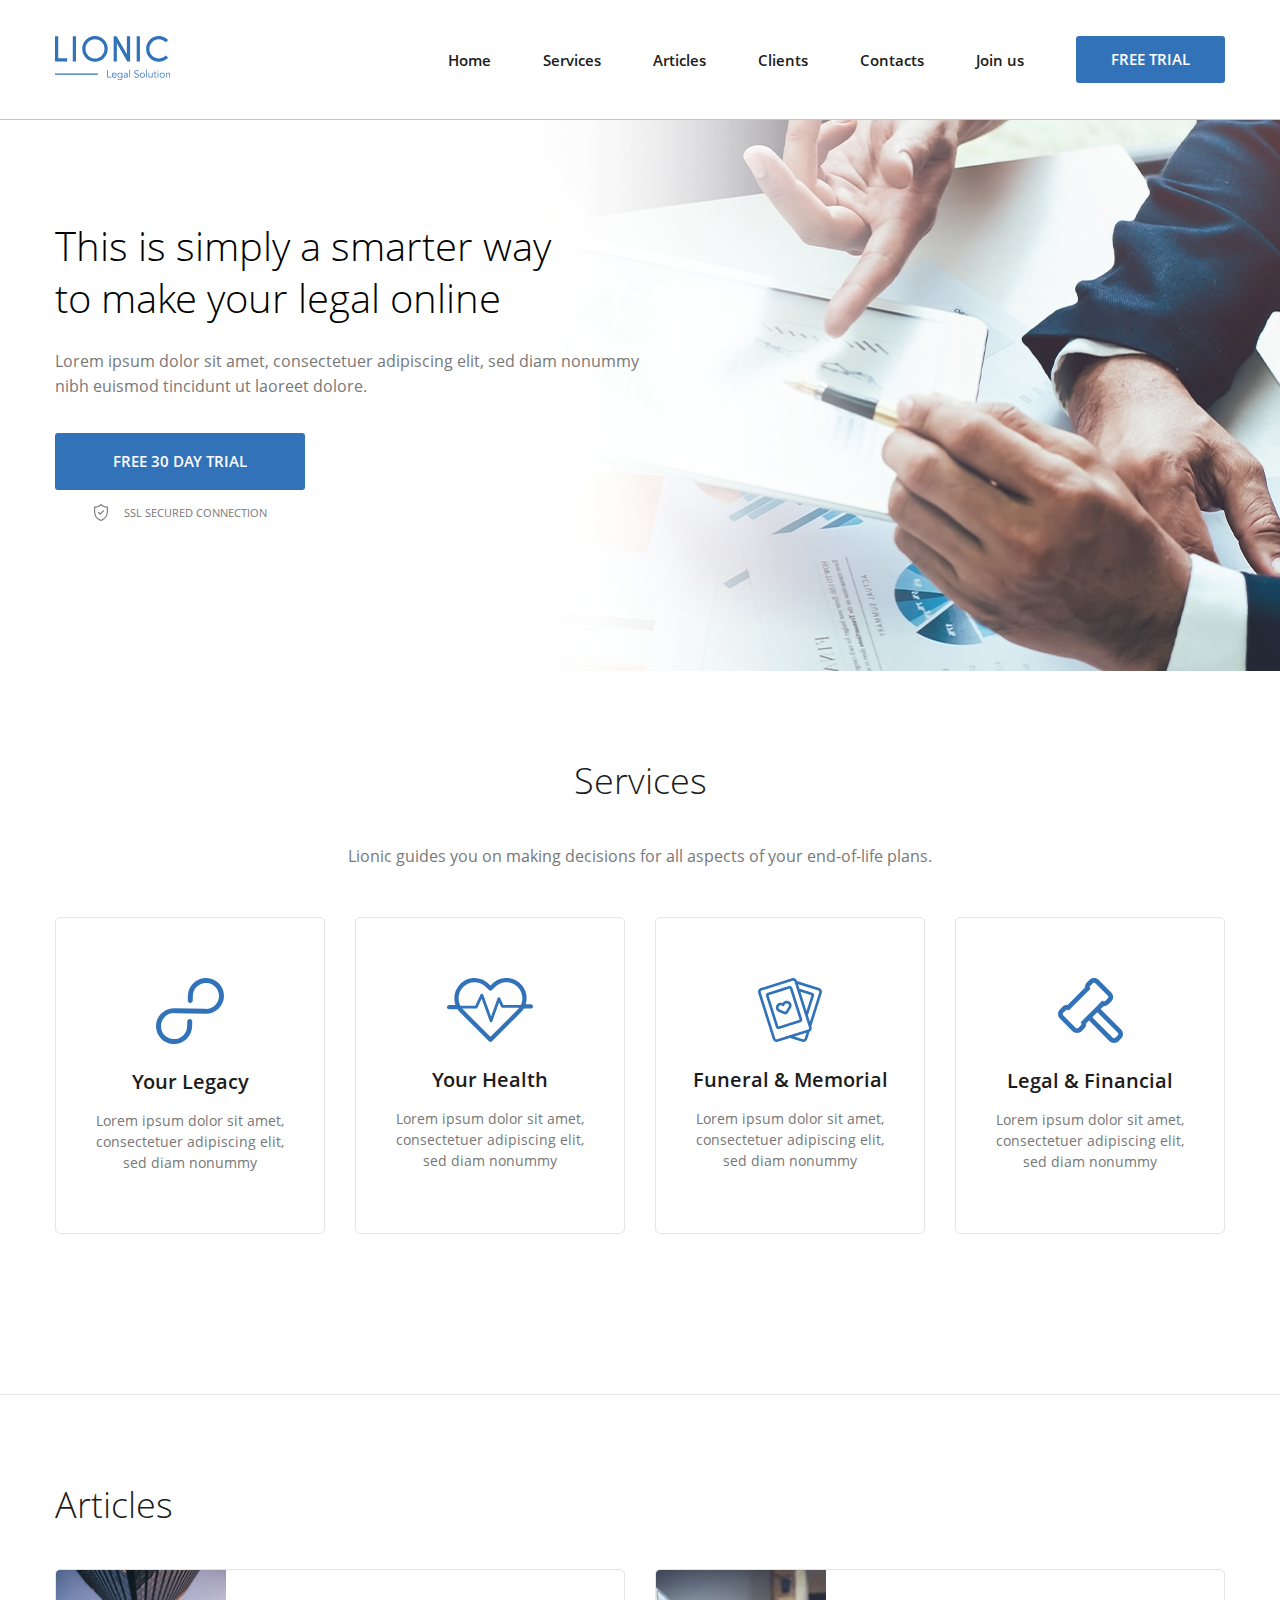
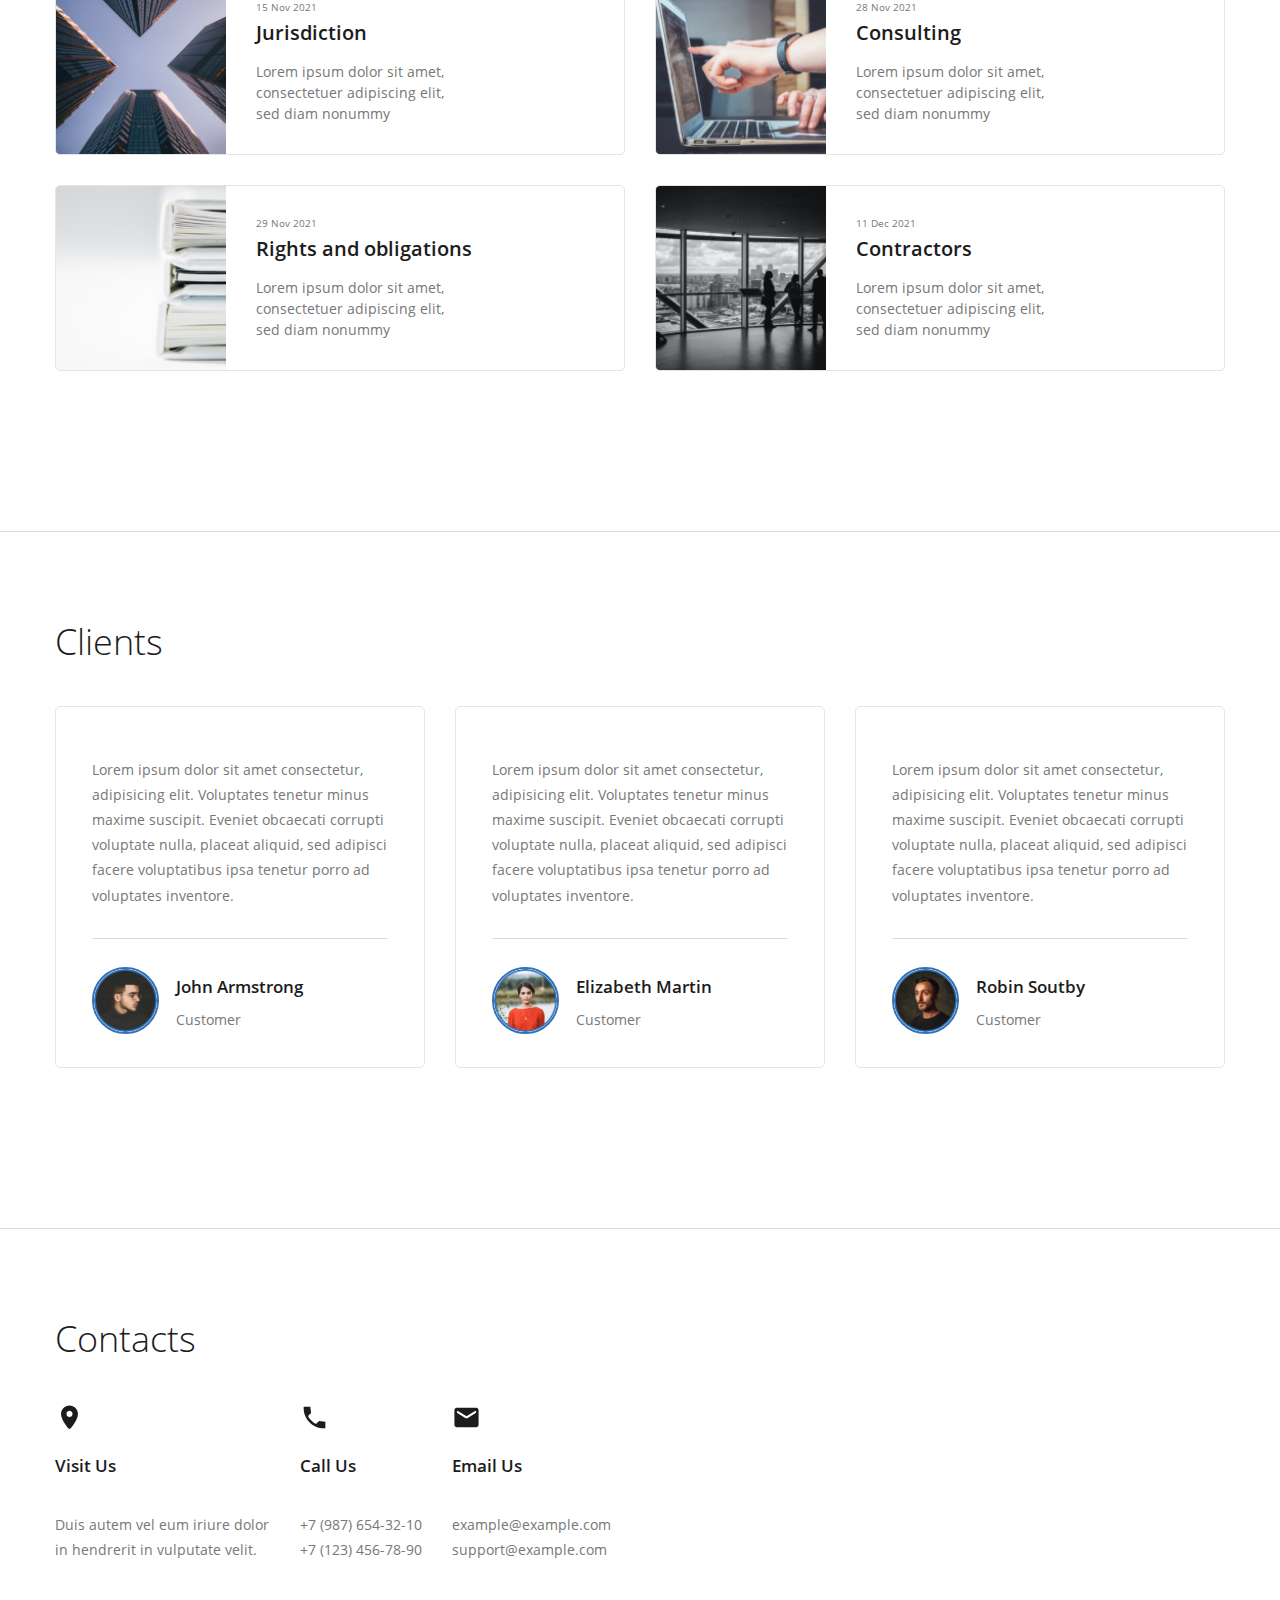
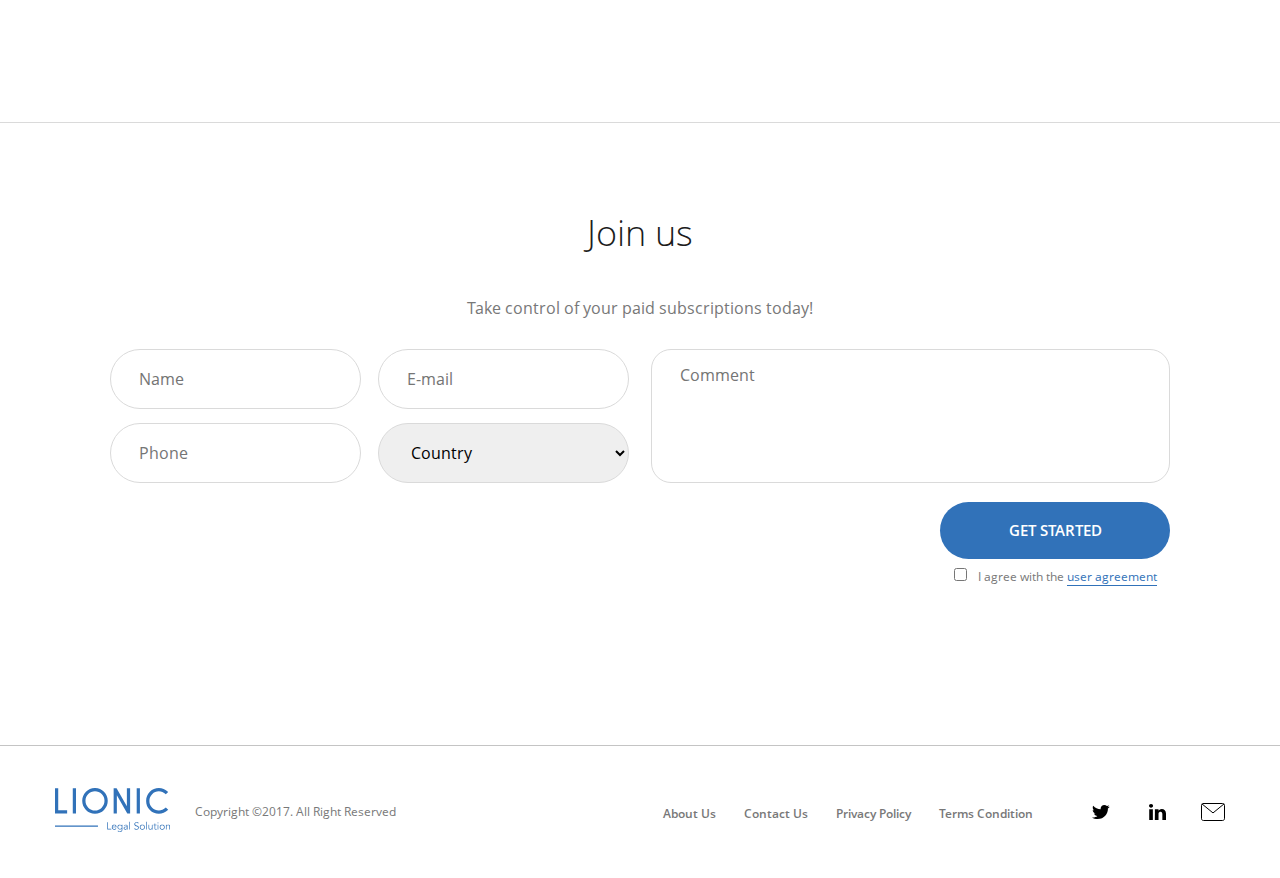
==== commit 1ea05bad: "add_AURA_and_upd_Lionic" ====
--- a/Lionic/index.html
+++ b/Lionic/index.html
@@ -7,6 +7,7 @@
   <title>Lionic</title>
   <link rel="stylesheet" href="css/normalize.css">
   <link rel="stylesheet" href="css/style.css">
+  <link rel="stylesheet" href="css/media.css"> <!-- Подключать в конце -->
 </head>
 
 <body>
@@ -26,6 +27,11 @@
         </ul>
       </nav>
       <button class="header__btn btn-reset btn">Free trial</button>
+      <button class="btn-reset burger">
+        <span class="burger__line"></span>
+        <span class="burger__line"></span>
+        <span class="burger__line"></span>
+      </button>
     </div>
   </header>
 
@@ -59,7 +65,7 @@
         <p class="section-descr services-descr">
           Lionic guides you on&nbsp;making decisions for all aspects of&nbsp;your end-of-life plans.
         </p>
-        <ul class="list-reset services-items flex">
+        <ul class="list-reset services-list flex">
           <li class="services-item flex">
             <svg class="services-item-icon" width="68" height="66" viewBox="0 0 68 66" fill="none"
               xmlns="http://www.w3.org/2000/svg">
--- a/Lionic/css/style.css
+++ b/Lionic/css/style.css
@@ -224,7 +224,7 @@
 }
 
 .hero__content {
-  max-width: 50%;
+  width: 50%;
   flex-direction: column;
   align-items: flex-start;
 }
@@ -284,7 +284,7 @@
   text-align: center;
 }
 
-.services-items {
+.services-list {
   --offsets: 3; /* количество отступов */
   gap: var(--indent);
   flex-wrap: wrap;
@@ -300,10 +300,6 @@
   transition: background-color .3s ease-in-out, border-color .3s ease-in-out;
 }
 
-/* .services-item:not(:nth-child(4n)) {
-  margin-right: 30px;
-} */
-
 .services-item:hover {
   border-color: #3172b9;
   background-color: #3172b9;
@@ -333,6 +329,7 @@
   font-weight: 600;
   font-size: 20px;
   line-height: 130%;
+  text-align: center;
   color: #1c1c1c;
   transition: color .3s ease-in-out;
 }
@@ -352,24 +349,23 @@
 }
 
 .articles-list {
+  --offsets: 1;
   flex-wrap: wrap;
-  /* --offsets: 1;   Всего один оступ между двумя блоками */
+  gap: 30px;
+  /* --offsets: 1;   /* Всего один оступ между двумя блоками */
   /* gap: var(--indent);  размер отступа */
 }
 
 .articles-item {
-  width: 570px;
-  margin-bottom: 30px;
-}
-
-.articles-item:not(:nth-child(2n)) {
-  margin-right: 30px;
+  /* width: 47%; */
+  width: calc((100% - (var(--offsets) * var(--indent))) / (var(--offsets) + 1));
 }
 
 .blog-preview {
   border: 1px solid #e4e4e4;
   border-radius: 5px;
   overflow: hidden;
+  height: 100%;
 }
 
 .blog-preview-img {
@@ -469,13 +465,15 @@
 
 .clients-list {
   --offsets: 2;
+  flex-wrap: wrap;
   gap: var(--indent);
 }
 
 .clients-item {
   flex-direction: column;
-  flex-wrap: wrap;
-  width: calc((100% - (var(--indent) * var(--offsets))) / (var(--offsets)) + 1);
+  align-items: flex-start;
+  /* width: 370px; */
+  width: calc((100% - (var(--indent) * var(--offsets))) / (var(--offsets) + 1));
   padding: 50px 36px;
   padding-bottom: 30px;
   border: 1px solid #e4e4e4;
@@ -484,6 +482,16 @@
 
 /* .clients-item:not(:nth-child(3n)) {
   margin-right: 30px;
+} */
+
+/* .clients-item {
+  flex-direction: column;
+  align-items: flex-start;
+  width: calc((100% - (var(--offsets) * var(--indent))) / (var(--offsets)) + 1);
+  padding: 50px 36px;
+  padding-bottom: 30px;
+  border: 1px solid #e4e4e4;
+  border-radius: 5px;
 } */
 
 .clients-item-descr {
@@ -538,25 +546,21 @@
   font-style: normal;
 }
 
-/* .contacts-list {
+.contacts-list {
+  --offsets: 2;
   flex-wrap: wrap;
-  --offsets: 2;
   gap: var(--indent);
-} */
+}
 
 .contacts-item {
   flex-direction: column;
   align-items: flex-start;
-  width: 370px;
-  /* width: calc((100% - (var(--indent) * var(--offsets))) / (var(--offsets)) + 1); */
+  /* width: 370px; */
   padding-top: 48px;
+  width: calc((100% - (var(--indent) * var(--offsets))) / (var(--offsets)) + 1);
   background-size: 29px 29px;
   background-position: left top;
   background-repeat: no-repeat;
-}
-
-.contacts-item:not(:nth-child(3n)) {
-  margin-right: 30px;
 }
 
 .contacts-item-address {
@@ -588,6 +592,7 @@
 }
 
 .contacts-item-link {
+  display: inline-block;
   font-size: 14px;
   line-height: 180%;
   color: #787878;
@@ -634,10 +639,6 @@
   width: 251px;
   height: 60px;
   transition: background-color .3s ease-in-out, border-color .3s ease-in-out;
-}
-
-.form-input:nth-child(-n + 2) {
-  margin-bottom: 19px;
 }
 
 .form-input:focus {
@@ -712,6 +713,7 @@
   flex-wrap: wrap;
   justify-content: space-between;
   width: 49%;
+  gap: 14px;
 }
 
 .form-right {
@@ -867,3 +869,7 @@
   fill: transparent;
   stroke: #3172b9;
 }
+
+.burger {
+  display: none;
+}
--- a/Lionic/css/media.css
+++ b/Lionic/css/media.css
@@ -0,0 +1,346 @@
+@media (max-width: 1200px) {
+  .form-input,
+  .form-select {
+    width: 100%;
+  }
+}
+
+@media (max-width: 992px) {
+  .header__nav {
+    display: none;
+  }
+
+  .burger {
+    position: relative;
+    display: block;
+    border: 1px solid currentColor;
+    border-radius: 3px;
+    width: 40px;
+    height: 40px;
+    color: #3172b9;
+  }
+
+  .burger__line {
+    position: absolute;
+    left: 50%;
+    width: 20px;
+    height: 2px;
+    border-radius: inherit;
+    background-color: currentColor;
+    transform: translateX(-50%);
+  }
+
+  .burger__line:nth-child(1) {
+    top: 13px;
+  }
+
+  .burger__line:nth-child(2) {
+    top: 50%;
+    transform: translate(-50%, -50%);
+  }
+
+  .burger__line:nth-child(3) {
+    bottom: 13px;
+  }
+
+  .header__btn {
+    margin-right: 7px;
+    padding: 11px 21px;
+  }
+
+  .hero__content {
+    width: 75%;
+  }
+
+  .services-list {
+    --offsets: 2;
+  }
+
+  .clients-list {
+    --offsets: 1;
+  }
+
+  .footer__container {
+    flex-direction: column;
+  }
+
+  .footer__left {
+    margin-bottom: var(--indent);
+  }
+}
+
+@media (max-width: 768px) {
+  .services-list {
+    --offsets: 1;
+  }
+
+  .blog-preview-link {
+    flex-direction: column;
+  }
+
+  .form {
+    padding: 0;
+  }
+
+  .footer__nav .nav__item:not(:last-child) {
+    margin-right: 18px;
+}
+}
+
+@media (max-width: 576px) {
+  .clients-list {
+    --offsets: 0;
+  }
+
+  .footer__right {
+    flex-direction: column;
+  }
+
+  .header__logo {
+    width: 80px;
+  }
+
+  .header {
+    padding: 15px 0;
+  }
+
+  .hero__content {
+    width: 100%;
+  }
+
+  .hero {
+    padding-top: 30px;
+    padding-bottom: 0;
+  }
+
+  .hero__title {
+    margin-bottom: 16px;
+  }
+
+  .hero__descr {
+    margin-bottom: 16px;
+  }
+
+  .hero__wrapper {
+    width: 100%;
+  }
+
+  .hero__btn {
+    width: 100%;
+  }
+
+  .section-offset {
+    padding: 60px 0;
+  }
+
+  .services-title {
+    text-align: left;
+  }
+
+  .section-title {
+    margin-bottom: 16px;
+  }
+
+  .section-descr {
+    margin-bottom: 15px;
+    font-size: 16px;
+    line-height: 22px;
+    text-align: left;
+    letter-spacing: 0.1px;
+  }
+
+  :root {
+    --indent: 15px;
+  }
+
+  .services-list {
+    row-gap: 20px;
+  }
+
+  .services-item {
+    padding: 15px;
+    min-height: 222px;
+  }
+
+  .services-item-icon {
+    margin-bottom: 14px;
+    height: 42px;
+  }
+
+  .services-item-title {
+    margin-bottom: 4px;
+    font-size: 16px;
+    line-height: 130%;
+  }
+
+  .services-item-descr {
+    font-size: 12px;
+    line-height: 150%;
+  }
+
+  .articles-list {
+    --offsets: 0;
+  }
+
+  .articles-title {
+    margin-bottom: 13px;
+  }
+
+  .blog-preview-link {
+    flex-direction: row;
+    align-items: center;
+  }
+
+  .blog-preview {
+    min-height: 191px;
+  }
+
+  .blog-preview-img {
+    flex-shrink: 0;
+    width: 86px;
+    height: 100%;
+  }
+
+  .blog-preview-text {
+    padding: 15px 14px;
+  }
+
+  .blog-preview-title {
+    margin-bottom: 0;
+  }
+
+  .clients-item {
+    padding: 18px 18px;
+  }
+
+  .clients-avatar {
+    width: 69px;
+  }
+
+  .clients-name {
+    margin-bottom: 0;
+  }
+
+  .contacts-list {
+    --offsets: 0;
+    gap: 30px;
+  }
+
+  .contacts-title {
+    margin-bottom: 13px;
+  }
+
+  .contacts-item {
+    padding-top: 40px;
+  }
+
+  .contacts-item-caption {
+    margin-bottom: 9px;
+  }
+
+  .join-us-title {
+    text-align: left;
+  }
+
+  .form-top {
+    flex-direction: column;
+    margin-bottom: 10px;
+  }
+
+  .form-left {
+    width: 100%;
+  }
+
+  .form-input,
+  .form-select {
+    padding-left: 19px;
+  }
+
+  .form-left {
+    margin-bottom: 19px;
+  }
+
+  .form-right {
+    width: 100%;
+  }
+
+  .form-textarea {
+    padding: 15px 19px;
+    height: 240px;
+  }
+
+  .form-wrapper {
+    width: 100%;
+  }
+
+  .form-btn {
+    margin-bottom: 14px;
+    width: 100%;
+  }
+
+  .footer__container {
+    flex-direction: column-reverse;
+  }
+
+  .footer__nav .nav__link {
+    font-size: 15px;
+    line-height: 20px;
+  }
+
+  .footer {
+    padding: 0;
+    padding-top: 30px;
+  }
+
+  .footer__nav .nav__list {
+    flex-wrap: wrap;
+    gap: 15px 32px;
+  }
+
+  .footer__nav {
+    margin-right: 0;
+    margin-bottom: 26px;
+  }
+
+  .footer__nav .nav__item:not(:last-child) {
+    margin-right: 0;
+  }
+
+  .footer__right {
+    align-items: start;
+    margin-bottom: 28px;
+  }
+
+  .social-item:not(:last-child) {
+    margin-right: 26px;
+  }
+
+  .footer__left {
+    margin-bottom: 0;
+    flex-wrap: wrap;
+    width: 100%;
+  }
+
+  .footer__logo {
+    width: 80px;
+    margin-bottom: 26px;
+  }
+
+  .footer__copy {
+    position: relative;
+    padding: 17px 0;
+    width: 100%;
+    text-align: center;
+    margin-left: -15px;
+  }
+
+  .footer__copy::before {
+    content: "";
+    position: absolute;
+    left: -15px;
+    top: 0;
+    width: calc(100% + 30px);
+    height: 1px;
+    background-color: #c4c4c4;
+  }
+}
